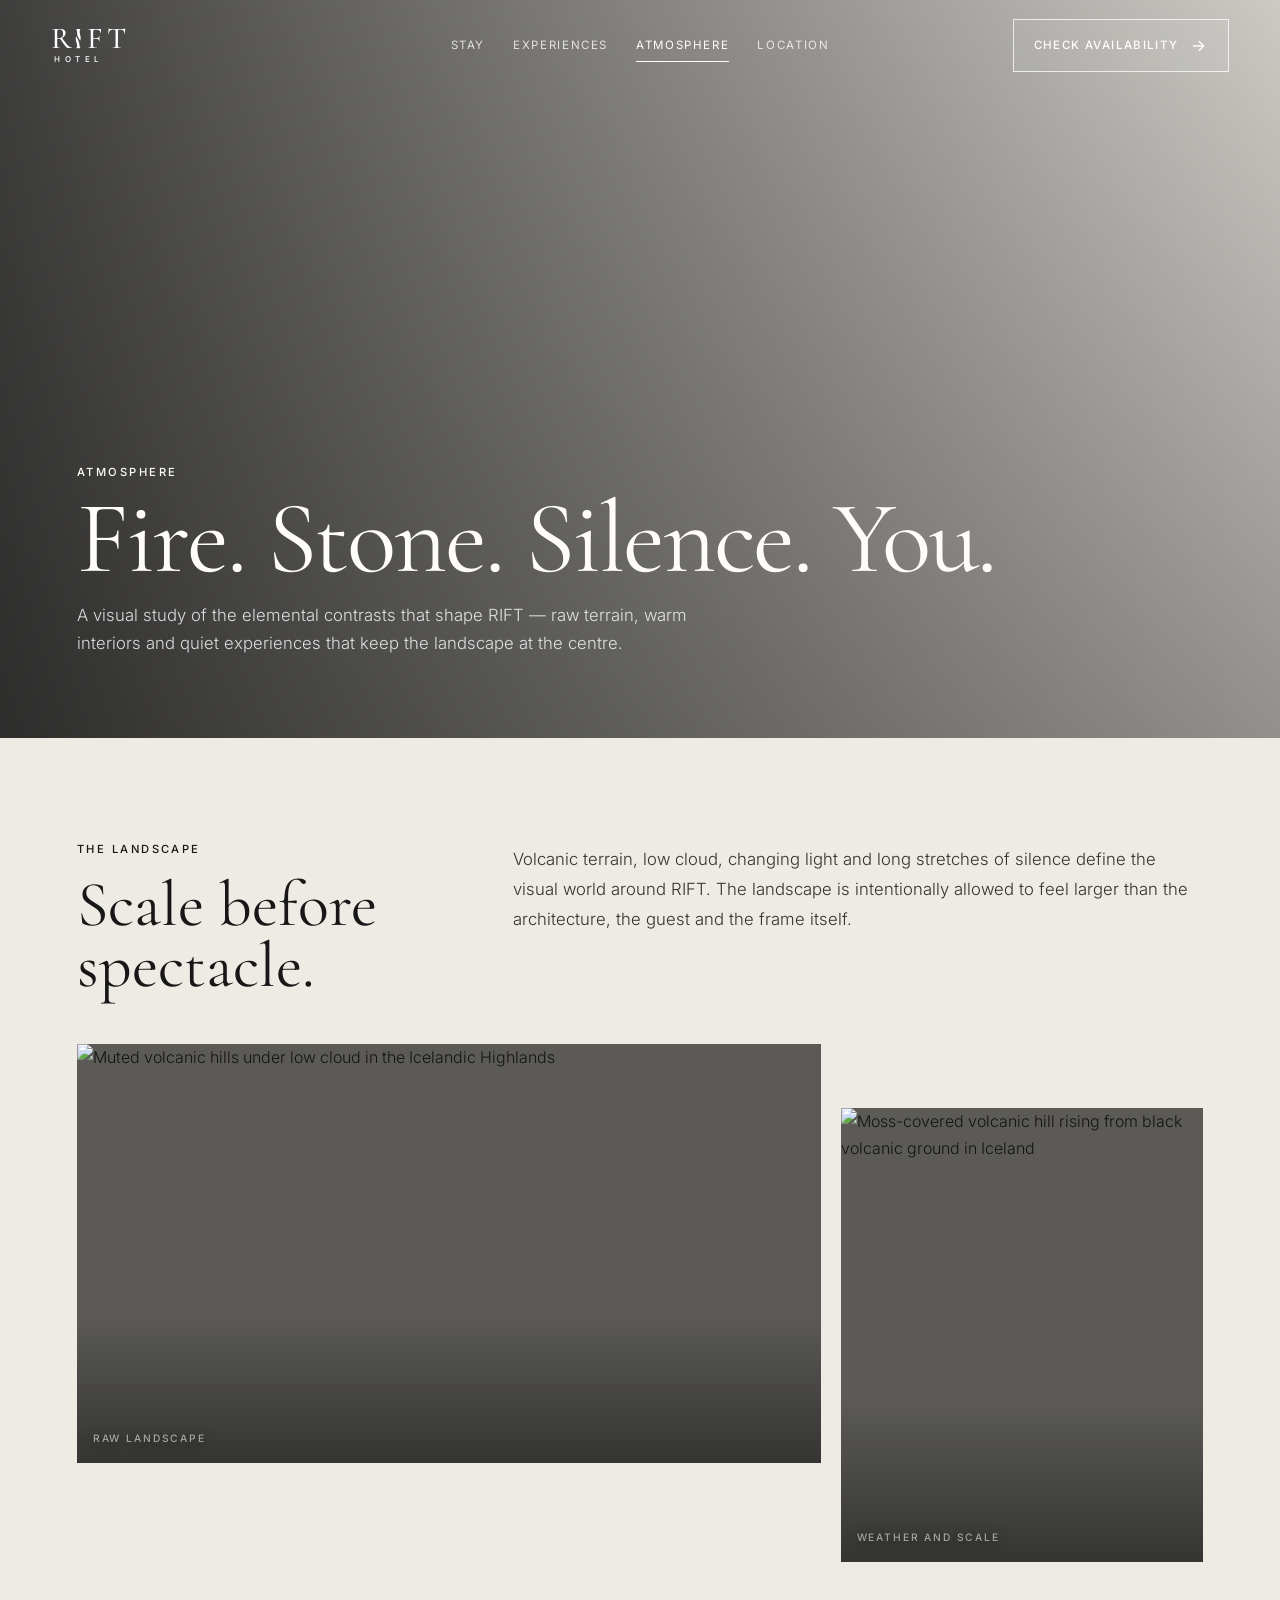
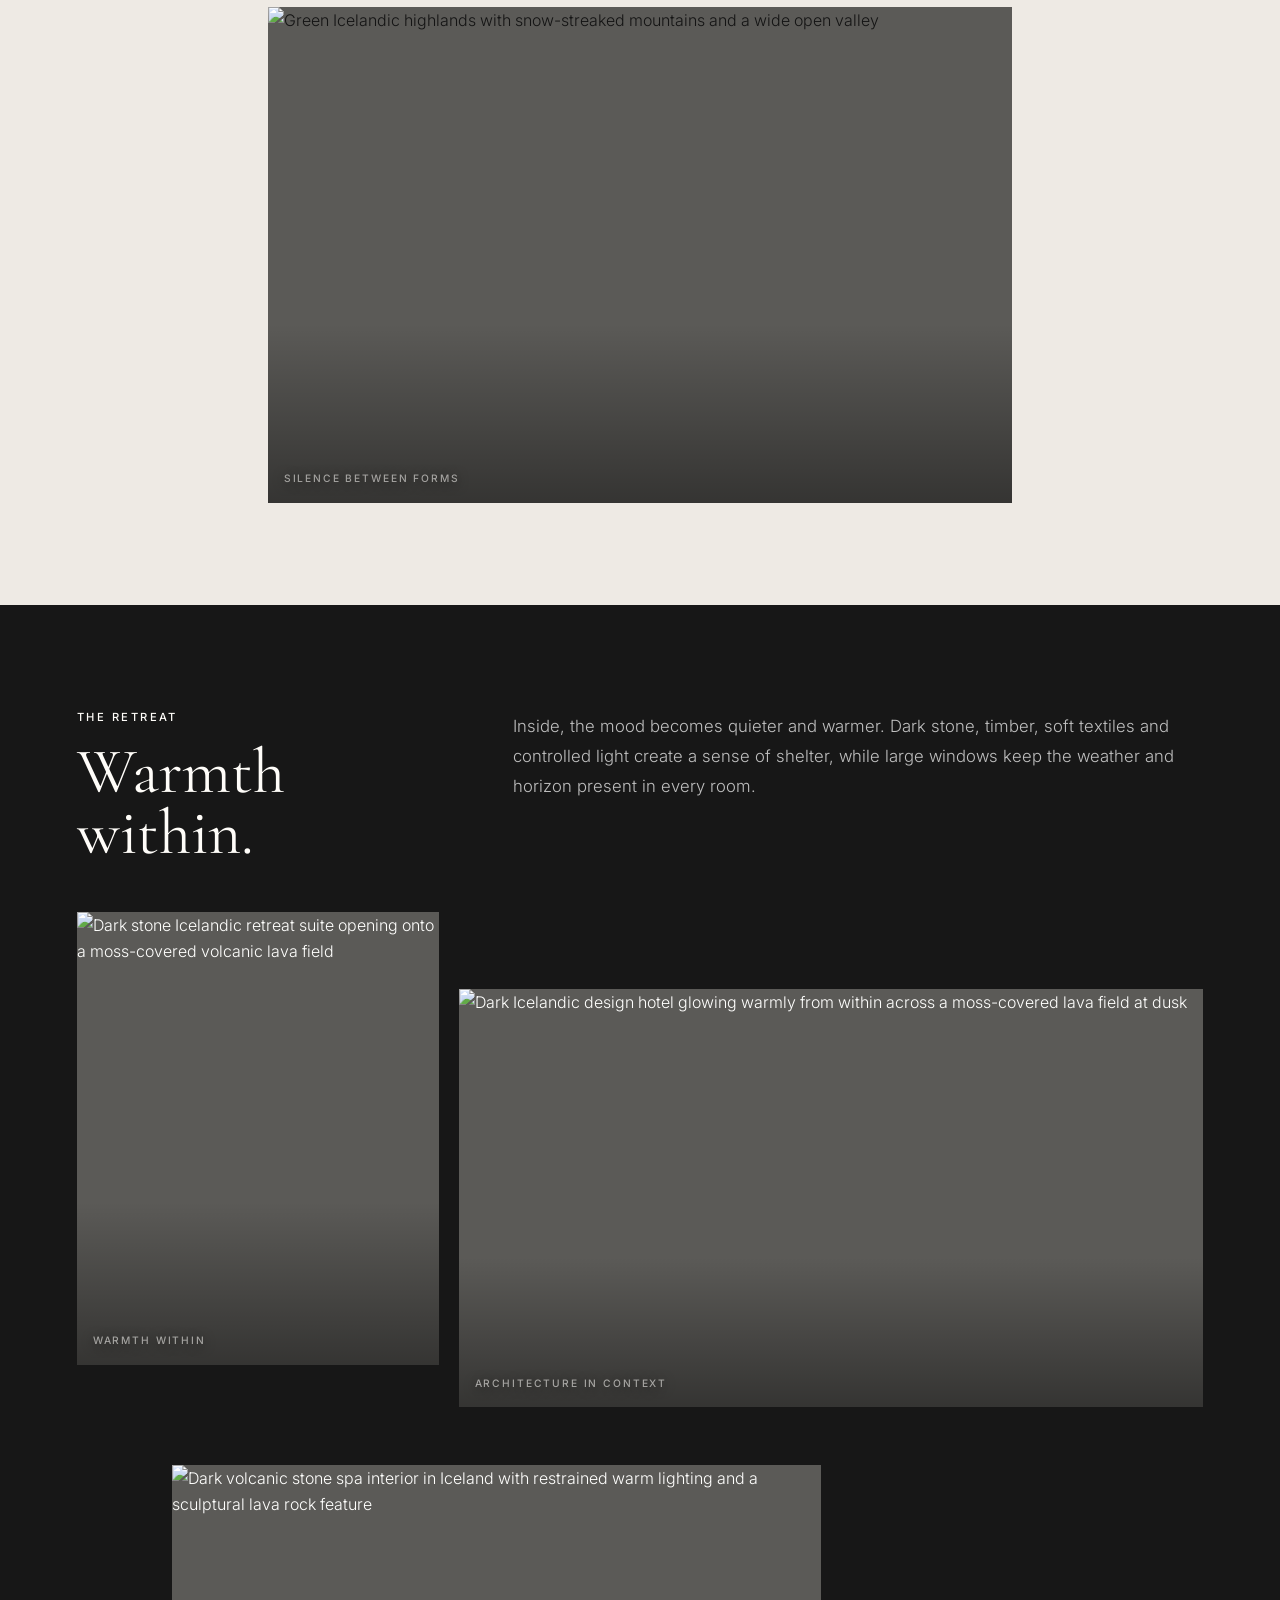
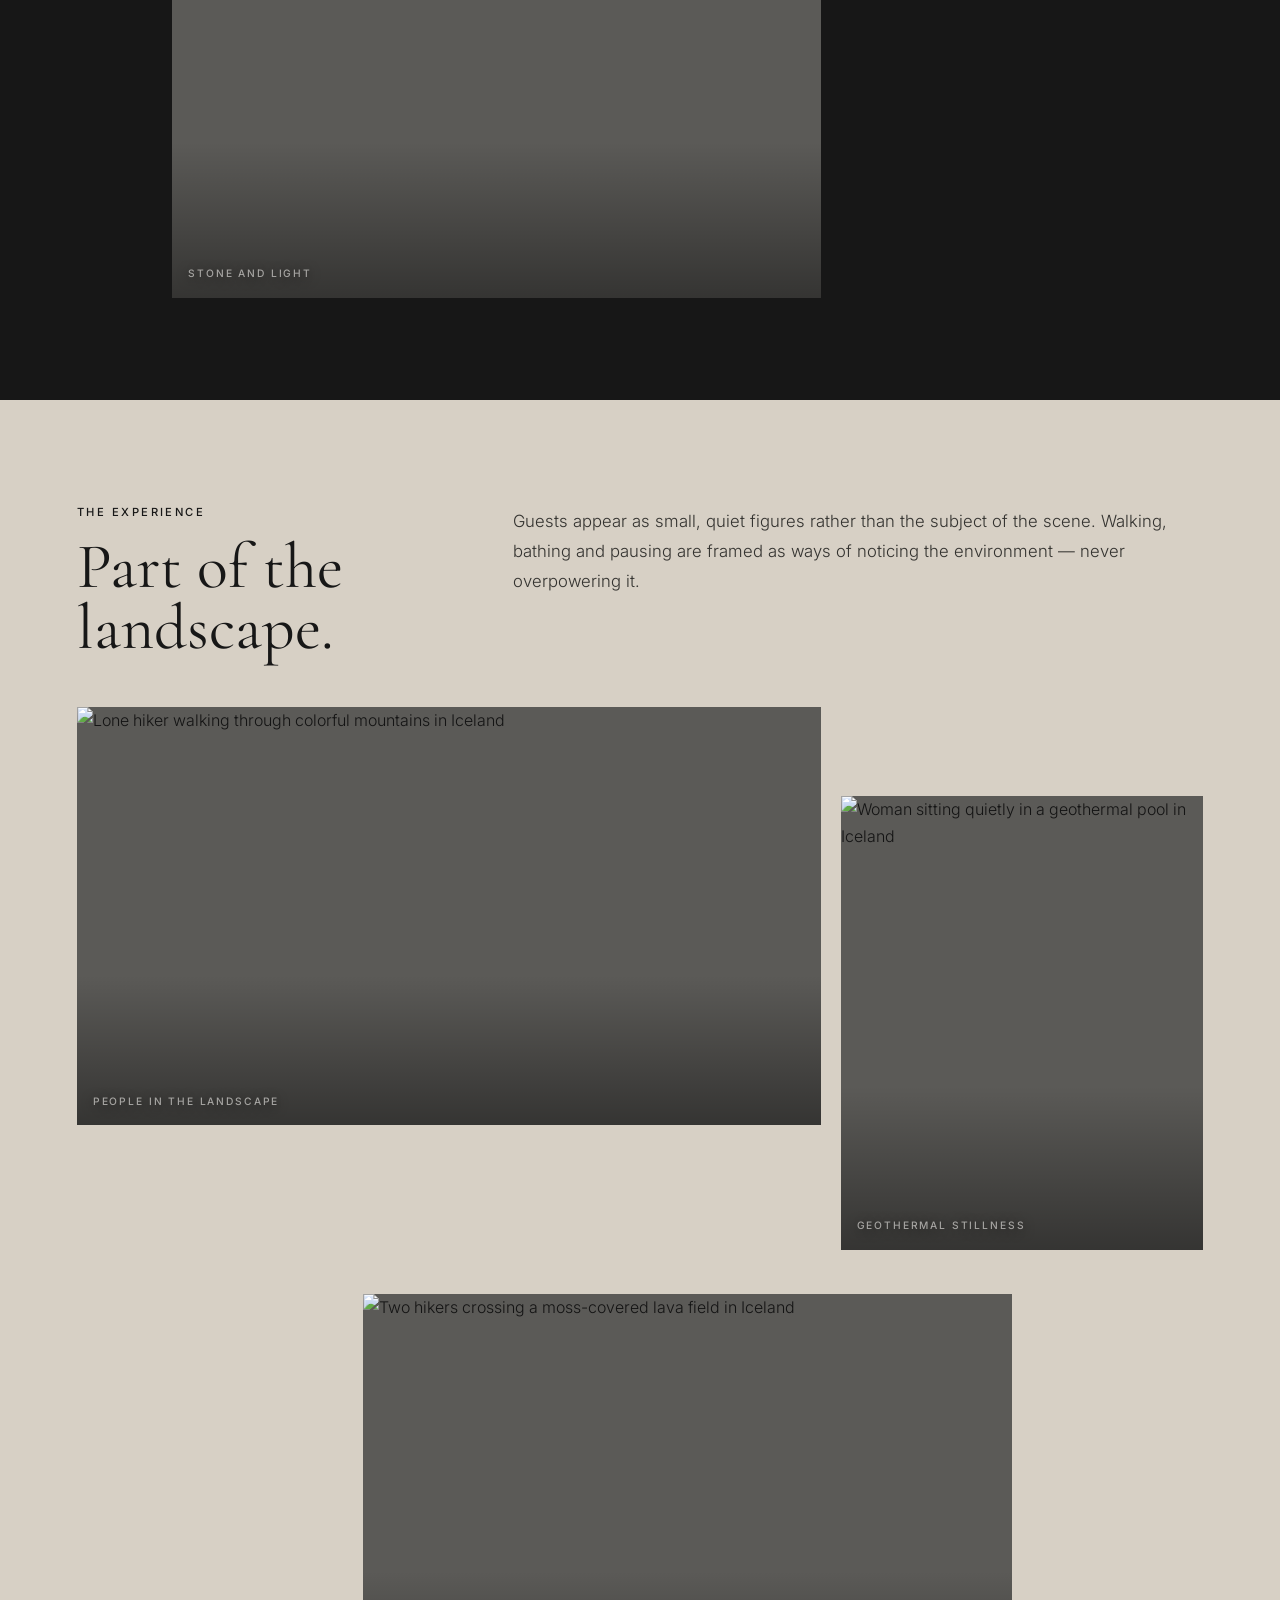
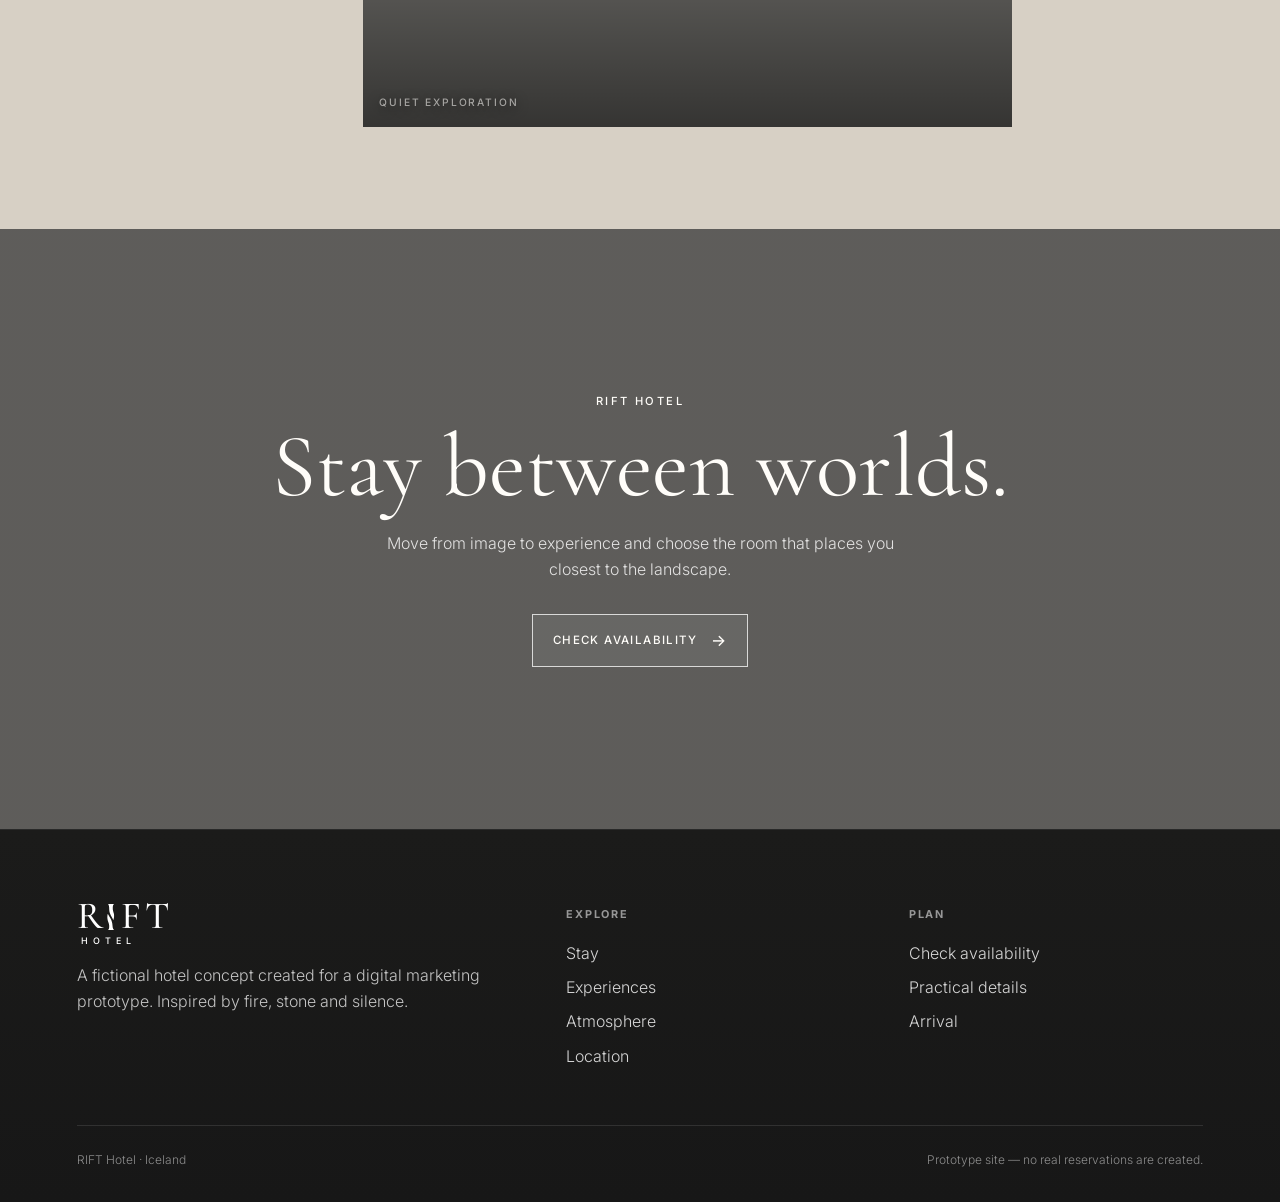
==== atmosphere.html @ 0cb9e791 "Align Atmosphere retreat imagery with RIFT visual style" ====
<!doctype html>
<html lang="en">
<head>
  <meta charset="utf-8">
  <meta name="viewport" content="width=device-width,initial-scale=1">
  <meta name="description" content="Atmosphere at RIFT Hotel — fire, stone, silence and a cinematic sense of place.">
  <title>Atmosphere — RIFT Hotel</title>
  <link rel="stylesheet" href="styles.css">
  <link rel="stylesheet" href="brandmark-v7.css">
</head>
<body>
<a class="skip-link" href="#main">Skip to content</a>
<header class="site-header">
  <a class="rift-wordmark" href="index.html" aria-label="RIFT Hotel home"><span class="rift-wordmark-main"><span class="letters">R</span><span class="rift-cut-i" aria-hidden="true"></span><span class="letters">FT</span></span><span class="rift-hotel-label">HOTEL</span></a>
  <nav class="desktop-nav" aria-label="Main navigation"><a href="stay.html">Stay</a><a href="experiences.html">Experiences</a><a href="atmosphere.html" aria-current="page">Atmosphere</a><a href="location.html">Location</a></nav>
  <a class="btn btn-light header-cta" href="book.html">Check availability</a>
  <button class="menu-toggle" aria-expanded="false" aria-label="Open menu"><span></span><span></span></button>
</header>
<nav class="mobile-nav" aria-label="Mobile navigation"><a href="stay.html">Stay</a><a href="experiences.html">Experiences</a><a href="atmosphere.html" aria-current="page">Atmosphere</a><a href="location.html">Location</a><a href="book.html">Check availability</a></nav>

<main id="main" class="atmosphere-page">
  <section class="page-hero atmosphere-hero">
    <div class="content">
      <div class="eyebrow">Atmosphere</div>
      <h1>Fire. Stone. Silence. You.</h1>
      <p>A visual study of the elemental contrasts that shape RIFT — raw terrain, warm interiors and quiet experiences that keep the landscape at the centre.</p>
    </div>
  </section>

  <section class="atmosphere-section atmosphere-landscape" aria-labelledby="landscape-title">
    <div class="section-inner">
      <div class="section-head">
        <div><div class="eyebrow">The landscape</div><h2 id="landscape-title">Scale before spectacle.</h2></div>
        <p>Volcanic terrain, low cloud, changing light and long stretches of silence define the visual world around RIFT. The landscape is intentionally allowed to feel larger than the architecture, the guest and the frame itself.</p>
      </div>
      <div class="atmosphere-gallery landscape-gallery">
        <figure class="atmosphere-frame atmo-feature"><img src="https://images.unsplash.com/photo-1767987501833-8c52105854f5?auto=format&fit=crop&w=2200&q=82" alt="Muted volcanic hills under low cloud in the Icelandic Highlands" loading="lazy" decoding="async"><figcaption>Raw landscape</figcaption></figure>
        <figure class="atmosphere-frame atmo-portrait"><img src="https://images.unsplash.com/photo-1761242648344-b1aef4460385?auto=format&fit=crop&w=1400&q=82" alt="Moss-covered volcanic hill rising from black volcanic ground in Iceland" loading="lazy" decoding="async"><figcaption>Weather and scale</figcaption></figure>
        <figure class="atmosphere-frame atmo-offset"><img src="https://images.unsplash.com/photo-1499649373041-41bd006e06bd?auto=format&fit=crop&w=2000&q=82" alt="Green Icelandic highlands with snow-streaked mountains and a wide open valley" loading="lazy" decoding="async"><figcaption>Silence between forms</figcaption></figure>
      </div>
    </div>
  </section>

  <section class="atmosphere-section atmosphere-retreat" aria-labelledby="retreat-title">
    <div class="section-inner">
      <div class="section-head">
        <div><div class="eyebrow">The retreat</div><h2 id="retreat-title">Warmth within.</h2></div>
        <p>Inside, the mood becomes quieter and warmer. Dark stone, timber, soft textiles and controlled light create a sense of shelter, while large windows keep the weather and horizon present in every room.</p>
      </div>
      <div class="atmosphere-gallery retreat-gallery">
        <figure class="atmosphere-frame atmo-portrait"><img src="https://images.ctfassets.net/w65k7w0nsb8q/Ix13tinwhTBpwOGqlr0A2/cf676be7c9782b2c8d2131a175552b08/Moss_suite.jpg?fm=webp&q=82&w=1600" alt="Dark stone Icelandic retreat suite opening onto a moss-covered volcanic lava field" loading="lazy" decoding="async"><figcaption>Warmth within</figcaption></figure>
        <figure class="atmosphere-frame atmo-feature"><img src="https://media.cntraveler.com/photos/5c4f27fe96678b2d01c004ab/4%3A3/w_1600%2Cc_limit/Ion-Luxury-Adventure-Hotel__2019_ION-moss.jpg" alt="Dark Icelandic design hotel glowing warmly from within across a moss-covered lava field at dusk" loading="lazy" decoding="async"><figcaption>Architecture in context</figcaption></figure>
        <figure class="atmosphere-frame atmo-offset"><img src="https://images.surfacemag.com/app/uploads/2018/08/13172142/Retreat_Spa-copy-2000x1333.jpg" alt="Dark volcanic stone spa interior in Iceland with restrained warm lighting and a sculptural lava rock feature" loading="lazy" decoding="async"><figcaption>Stone and light</figcaption></figure>
      </div>
    </div>
  </section>

  <section class="atmosphere-section atmosphere-experience" aria-labelledby="experience-title">
    <div class="section-inner">
      <div class="section-head">
        <div><div class="eyebrow">The experience</div><h2 id="experience-title">Part of the landscape.</h2></div>
        <p>Guests appear as small, quiet figures rather than the subject of the scene. Walking, bathing and pausing are framed as ways of noticing the environment — never overpowering it.</p>
      </div>
      <div class="atmosphere-gallery experience-gallery">
        <figure class="atmosphere-frame atmo-feature"><img src="https://images.unsplash.com/photo-1761927456047-a6e188d47286?auto=format&fit=crop&w=2200&q=82" alt="Lone hiker walking through colorful mountains in Iceland" loading="lazy" decoding="async"><figcaption>People in the landscape</figcaption></figure>
        <figure class="atmosphere-frame atmo-portrait"><img src="https://images.unsplash.com/photo-1727206842092-f4a602899f91?auto=format&fit=crop&w=1400&q=82" alt="Woman sitting quietly in a geothermal pool in Iceland" loading="lazy" decoding="async"><figcaption>Geothermal stillness</figcaption></figure>
        <figure class="atmosphere-frame atmo-offset"><img src="https://images.unsplash.com/photo-1704031963156-690c0ccd997e?auto=format&fit=crop&w=2000&q=82" alt="Two hikers crossing a moss-covered lava field in Iceland" loading="lazy" decoding="async"><figcaption>Quiet exploration</figcaption></figure>
      </div>
    </div>
  </section>

  <section class="conversion-panel atmosphere-conversion">
    <div class="inner">
      <div class="eyebrow">RIFT Hotel</div>
      <h2>Stay between worlds.</h2>
      <p>Move from image to experience and choose the room that places you closest to the landscape.</p>
      <a class="btn btn-light" href="book.html">Check availability</a>
    </div>
  </section>
</main>

<footer class="site-footer">
  <div class="footer-inner">
    <div class="footer-brand"><a class="rift-wordmark" href="index.html" aria-label="RIFT Hotel home"><span class="rift-wordmark-main"><span class="letters">R</span><span class="rift-cut-i" aria-hidden="true"></span><span class="letters">FT</span></span><span class="rift-hotel-label">HOTEL</span></a><p>A fictional hotel concept created for a digital marketing prototype. Inspired by fire, stone and silence.</p></div>
    <div class="footer-col"><h4>Explore</h4><a href="stay.html">Stay</a><a href="experiences.html">Experiences</a><a href="atmosphere.html">Atmosphere</a><a href="location.html">Location</a></div>
    <div class="footer-col"><h4>Plan</h4><a href="book.html">Check availability</a><a href="location.html#practical">Practical details</a><a href="location.html#arrival">Arrival</a></div>
  </div>
  <div class="footer-bottom"><span>RIFT Hotel · Iceland</span><span>Prototype site — no real reservations are created.</span></div>
</footer>
<script src="script.js"></script>
</body>
</html>
---- styles.css ----
@import url('https://fonts.googleapis.com/css2?family=Cormorant+Garamond:ital,wght@0,400;0,500;0,600;1,500&family=Inter:wght@300;400;500;600&display=swap');

:root {
  --obsidian: #171717;
  --lava: #5b5a57;
  --stone: #d7d0c5;
  --moss: #64705a;
  --ash: #eeeae4;
  --paper: #f6f3ed;
  --white: #fffdf9;
  --line: rgba(23, 23, 23, .18);
  --shadow: 0 24px 70px rgba(0,0,0,.18);
  --serif: 'Cormorant Garamond', Georgia, serif;
  --sans: 'Inter', Arial, sans-serif;
}

* { box-sizing: border-box; }
html { scroll-behavior: smooth; }
body { margin: 0; color: var(--obsidian); background: var(--paper); font-family: var(--sans); font-weight: 300; line-height: 1.65; }
a { color: inherit; }
img { width: 100%; display: block; }
button, input, select { font: inherit; }

.skip-link { position: fixed; left: 1rem; top: -4rem; z-index: 9999; background: var(--white); color: var(--obsidian); padding: .7rem 1rem; }
.skip-link:focus { top: 1rem; }
.site-header { position: fixed; inset: 0 0 auto 0; z-index: 100; display: grid; grid-template-columns: 1fr auto 1fr; align-items: center; padding: 1.2rem clamp(1rem, 4vw, 4rem); color: var(--white); transition: background .25s ease, border-color .25s ease; border-bottom: 1px solid transparent; }
.site-header.is-scrolled, .site-header.header-solid { background: rgba(23,23,23,.94); backdrop-filter: blur(10px); border-color: rgba(255,255,255,.12); }
.wordmark { text-decoration: none; display: inline-flex; flex-direction: column; align-items: flex-start; justify-self: start; gap: .22rem; line-height: 1; }
.wordmark-text { display: inline-flex; align-items: center; gap: .08em; font-family: var(--serif); font-size: 1.52rem; font-weight: 500; letter-spacing: .14em; line-height: .82; }
.wordmark-hotel { font-family: var(--sans); font-size: .48rem; font-weight: 500; letter-spacing: .48em; margin-left: .18rem; opacity: .92; }
.wordmark .rift-i, .hero-logo .rift-i { width: .22em; height: 1.08em; position: relative; display: inline-block; margin: 0 .03em; }
.wordmark .rift-i::before, .wordmark .rift-i::after, .hero-logo .rift-i::before, .hero-logo .rift-i::after { content: ''; position: absolute; left: 48%; width: 2px; background: currentColor; transform-origin: center; }
.wordmark .rift-i::before, .hero-logo .rift-i::before { top: 0; height: 47%; transform: rotate(-10deg); }
.wordmark .rift-i::after, .hero-logo .rift-i::after { bottom: 0; height: 47%; transform: rotate(10deg); }
.desktop-nav { display: flex; gap: clamp(1rem,2.2vw,2.4rem); align-items: center; }
.desktop-nav a { text-decoration: none; text-transform: uppercase; letter-spacing: .14em; font-size: .72rem; font-weight: 400; opacity: .8; position: relative; }
.desktop-nav a::after { content: ''; height: 1px; background: currentColor; position: absolute; left: 0; right: 100%; bottom: -.45rem; transition: right .2s ease; }
.desktop-nav a:hover::after, .desktop-nav a[aria-current='page']::after { right: 0; }
.desktop-nav a[aria-current='page'] { opacity: 1; }
.header-cta { justify-self: end; }
.btn, .text-link { display: inline-flex; align-items: center; justify-content: center; gap: .8rem; min-height: 46px; padding: .75rem 1.25rem; text-decoration: none; text-transform: uppercase; letter-spacing: .12em; font-size: .72rem; font-weight: 500; border: 1px solid currentColor; cursor: pointer; transition: background .2s ease, color .2s ease, border-color .2s ease, transform .2s ease; }
.btn-dark { background: var(--obsidian); color: var(--white); border-color: var(--obsidian); }
.btn-dark:hover { background: var(--moss); border-color: var(--moss); }
.btn-light { background: rgba(255,255,255,.06); color: var(--white); border-color: rgba(255,255,255,.75); }
.btn-light:hover { background: var(--white); color: var(--obsidian); }
.btn-outline { background: transparent; color: var(--obsidian); }
.btn-outline:hover { background: var(--obsidian); color: var(--white); }
.btn:hover { transform: translateY(-1px); }
.btn::after, .text-link::after { content: '→'; font-size: 1rem; }
.text-link { border: 0; padding: .4rem 0; min-height: 0; }
.text-link:hover { gap: 1.15rem; }
.menu-toggle { display: none; justify-self: end; background: transparent; border: 0; color: white; padding: .4rem; }
.menu-toggle span { display: block; width: 24px; height: 1px; background: currentColor; margin: 6px 0; }

.hero { min-height: 100svh; background: linear-gradient(90deg, rgba(10,10,10,.78) 0%, rgba(10,10,10,.2) 44%, rgba(10,10,10,.12) 100%), url('assets/rift-exterior.svg') center/cover no-repeat; color: var(--white); display: grid; align-items: end; position: relative; overflow: hidden; }
.hero::after { content: ''; position: absolute; inset: auto 0 0; height: 35%; background: linear-gradient(transparent, rgba(0,0,0,.5)); pointer-events: none; }
.hero-inner { width: min(1500px,100%); margin: 0 auto; padding: 8rem clamp(1.2rem,6vw,7rem) 4.25rem; display: grid; grid-template-columns: minmax(0,1fr) minmax(280px,.55fr); gap: 3rem; align-items: end; position: relative; z-index: 2; }
.eyebrow { text-transform: uppercase; letter-spacing: .22em; font-size: .7rem; font-weight: 500; margin-bottom: 1rem; }
.hero h1, .page-hero h1 { font-family: var(--serif); font-weight: 400; font-size: clamp(4rem,10vw,9.5rem); line-height: .82; letter-spacing: -.035em; margin: 0 0 1.3rem; }
.hero-logo { display: flex; flex-direction: column; align-items: flex-start; gap: .34em; margin-bottom: 1rem !important; }
.hero-logo-text { display: inline-flex; align-items: center; gap: .035em; letter-spacing: .07em; }
.hero-logo small { margin: 0 0 0 .35em !important; font-size: .155em !important; letter-spacing: .58em !important; font-family: var(--sans) !important; font-weight: 400; }
.hero-tagline { font-family: var(--serif); font-size: clamp(1.4rem,2.5vw,2.4rem); font-style: italic; margin: 0 0 2rem; letter-spacing: .015em; }
.hero-actions { display: flex; gap: .85rem; flex-wrap: wrap; }
.hero-aside { border-left: 1px solid rgba(255,255,255,.4); padding-left: 2rem; margin-bottom: .5rem; max-width: 32rem; }
.hero-aside .coordinates { font-family: var(--serif); font-size: 1.2rem; letter-spacing: .11em; }
.hero-aside p { max-width: 27rem; color: rgba(255,255,255,.82); }

main section { padding: clamp(4.5rem,8vw,8rem) clamp(1.2rem,6vw,7rem); }
.section-inner { width: min(1380px,100%); margin: 0 auto; }
.section-head { display: grid; grid-template-columns: .7fr 1.3fr; gap: 4rem; align-items: start; margin-bottom: 3rem; }
.section-head h2, .editorial-title { font-family: var(--serif); font-weight: 400; font-size: clamp(2.8rem,5vw,5.3rem); line-height: .95; margin: 0; }
.section-head p { max-width: 52rem; font-size: 1.05rem; margin: .2rem 0 0; color: #343330; line-height: 1.8; }
.intro { background: var(--ash); }
.intro-grid { display: grid; grid-template-columns: 1fr 1fr 1fr; gap: 1px; background: var(--line); border-top: 1px solid var(--line); border-bottom: 1px solid var(--line); }
.pillar { background: var(--ash); padding: 2.2rem 2rem; }
.pillar .num { font-family: var(--serif); font-size: 2.1rem; color: var(--moss); }
.pillar h3 { font-family: var(--serif); font-size: 1.8rem; margin: .8rem 0 .4rem; font-weight: 500; }
.pillar p { margin: 0; color: #4a4946; }
.split-feature { display: grid; grid-template-columns: 1.05fr .95fr; min-height: 720px; padding: 0; background: var(--obsidian); color: var(--white); }
.split-feature .media { min-height: 620px; background: url('assets/rift-room.svg') center/cover no-repeat; }
.split-feature .copy { padding: clamp(4rem,7vw,8rem); display: flex; flex-direction: column; justify-content: center; }
.split-feature h2 { font-family: var(--serif); font-size: clamp(3rem,5vw,5.5rem); font-weight: 400; line-height: .95; margin: 0 0 1.5rem; }
.split-feature p { color: rgba(255,255,255,.75); max-width: 37rem; }
.split-feature .quote { font-family: var(--serif); font-style: italic; font-size: 1.5rem; color: var(--white); margin: 2rem 0; }
.cards-section { background: var(--stone); }
.cards { display: grid; grid-template-columns: repeat(3,1fr); gap: 1rem; }
.card { background: var(--paper); min-height: 360px; padding: 2rem; display: flex; flex-direction: column; justify-content: space-between; border: 1px solid rgba(23,23,23,.08); transition: transform .25s ease, box-shadow .25s ease; }
.card:hover, .room-card:hover { transform: translateY(-4px); box-shadow: 0 18px 50px rgba(23,23,23,.09); }
.card .card-icon { width: 54px; height: 54px; border: 1px solid var(--lava); border-radius: 50%; display: grid; place-items: center; font-family: var(--serif); font-size: 1.7rem; }
.card h3 { font-family: var(--serif); font-weight: 500; font-size: 2.1rem; margin: 4rem 0 .7rem; }
.card p { color: #4a4946; margin: 0 0 1rem; }
.trust-strip { background: var(--moss); color: var(--white); }
.trust-grid { display: grid; grid-template-columns: 1.3fr repeat(3,1fr); gap: 2rem; align-items: start; }
.trust-grid blockquote { margin: 0; font-family: var(--serif); font-size: clamp(2rem,3.5vw,3.5rem); line-height: 1.05; font-style: italic; }
.trust-item strong { display: block; font-family: var(--serif); font-size: 1.5rem; font-weight: 500; margin-bottom: .35rem; }
.trust-item span { color: rgba(255,255,255,.78); font-size: .9rem; }
.conversion-panel { min-height: 560px; background: linear-gradient(rgba(0,0,0,.58),rgba(0,0,0,.58)), url('assets/rift-exterior.svg') center 60%/cover no-repeat; color: var(--white); display: grid; place-items: center; text-align: center; }
.conversion-panel .inner { max-width: 800px; }
.conversion-panel h2 { font-family: var(--serif); font-weight: 400; font-size: clamp(3.5rem,7vw,7rem); line-height: .9; margin: 0 0 1.4rem; }
.conversion-panel p { max-width: 550px; margin: 0 auto 2rem; color: rgba(255,255,255,.82); }

.site-footer { background: linear-gradient(180deg,#1b1b1a 0%,#171717 100%); color: var(--white); padding: 4.5rem clamp(1.2rem,6vw,7rem) 2rem; border-top: 1px solid rgba(255,255,255,.08); }
.footer-inner { width: min(1380px,100%); margin: 0 auto; display: grid; grid-template-columns: 1.2fr .8fr .8fr; gap: 3rem; }
.site-footer .wordmark-text { font-size: 1.9rem; }
.site-footer .wordmark-hotel { font-size: .55rem; }
.footer-brand p { max-width: 28rem; color: rgba(255,255,255,.74); }
.footer-col h4 { text-transform: uppercase; letter-spacing: .16em; font-size: .68rem; margin: .2rem 0 1rem; color: rgba(255,255,255,.55); }
.footer-col a { display: block; text-decoration: none; color: rgba(255,255,255,.82); margin: .5rem 0; transition: color .2s ease, transform .2s ease; }
.footer-col a:hover { color: white; transform: translateX(4px); }
.footer-bottom { width: min(1380px,100%); margin: 3rem auto 0; padding-top: 1.5rem; border-top: 1px solid rgba(255,255,255,.11); display: flex; justify-content: space-between; color: rgba(255,255,255,.5); font-size: .75rem; }

.page-hero { min-height: 68svh; padding: 9rem clamp(1.2rem,6vw,7rem) 4rem; color: var(--white); display: flex; align-items: end; background: linear-gradient(90deg,rgba(0,0,0,.72),rgba(0,0,0,.1)), var(--page-bg,url('assets/rift-exterior.svg')) center/cover no-repeat; }
.page-hero.room { --page-bg: url('assets/rift-room.svg'); }
.page-hero .content { width: min(1380px,100%); margin: 0 auto; }
.page-hero h1 { font-size: clamp(4rem,8vw,8rem); max-width: 1000px; letter-spacing: -.02em; }
.page-hero p { max-width: 620px; font-size: 1.05rem; color: rgba(255,255,255,.82); }
.room-grid { display: grid; grid-template-columns: repeat(3,1fr); gap: 1rem; }
.room-card { background: var(--white); border: 1px solid var(--line); overflow: hidden; transition: transform .25s ease, box-shadow .25s ease; }
.room-card .image { aspect-ratio: 4/3; background: url('assets/rift-room.svg') center/cover no-repeat; }
.room-card:nth-child(2) .image { background-position: 55% center; filter: brightness(.92); }
.room-card:nth-child(3) .image { background-position: 72% center; filter: sepia(.08) brightness(.82); }
.room-card .body { padding: 1.8rem; }
.room-card h3 { font-family: var(--serif); font-size: 2.1rem; font-weight: 500; margin: 0 0 .5rem; }
.meta-row { display: flex; flex-wrap: wrap; gap: .5rem 1rem; color: var(--lava); font-size: .75rem; text-transform: uppercase; letter-spacing: .1em; margin-bottom: 1rem; }
.room-card p { color: #4a4946; }
.editorial-grid { display: grid; grid-template-columns: .9fr 1.1fr; gap: 4rem; align-items: center; }
.editorial-grid.reverse { grid-template-columns: 1.1fr .9fr; }
.editorial-grid .photo { min-height: 540px; background: url('assets/rift-exterior.svg') center/cover no-repeat; box-shadow: var(--shadow); }
.editorial-grid .photo.room { background-image: url('assets/rift-room.svg'); }
.editorial-copy p { max-width: 40rem; color: #454440; }
.experience-list { border-top: 1px solid var(--line); }
.experience-row { display: grid; grid-template-columns: 80px 1fr 1.2fr; gap: 2rem; align-items: baseline; padding: 2rem 0; border-bottom: 1px solid var(--line); }
.experience-row .index { font-family: var(--serif); color: var(--moss); font-size: 1.5rem; }
.experience-row h3 { font-family: var(--serif); font-size: 2rem; font-weight: 500; margin: 0; }
.experience-row p { margin: 0; color: #4a4946; }
.location-grid { display: grid; grid-template-columns: .95fr 1.05fr; gap: 1px; background: var(--line); border: 1px solid var(--line); }
.location-panel { background: var(--ash); padding: clamp(2rem,4vw,4rem); }
.location-panel.dark { background: var(--obsidian); color: var(--white); }
.coordinate-display { font-family: var(--serif); font-size: clamp(2rem,4vw,4rem); line-height: 1.1; letter-spacing: .04em; margin: 2rem 0; }
.route { display: grid; grid-template-columns: 1fr auto 1fr auto 1fr; gap: 1rem; align-items: center; text-align: center; margin-top: 2.5rem; }
.route .line { height: 1px; background: var(--line); min-width: 40px; }
.route small { display: block; color: var(--lava); margin-top: .5rem; }
.practical-grid { display: grid; grid-template-columns: repeat(4,1fr); gap: 1px; background: var(--line); border: 1px solid var(--line); }
.practical { background: var(--paper); padding: 1.6rem; }
.practical strong { display: block; font-family: var(--serif); font-size: 1.35rem; font-weight: 500; }
.practical span { color: #55534e; font-size: .9rem; }
.booking-wrap { padding-top: 10rem; min-height: 100vh; background: var(--ash); }
.booking-shell { width: min(1180px,calc(100% - 2.4rem)); margin: 0 auto; display: grid; grid-template-columns: .85fr 1.15fr; background: var(--white); box-shadow: var(--shadow); }
.booking-aside { background: var(--obsidian) url('assets/basalt-texture.svg') center/cover no-repeat; color: var(--white); padding: clamp(2rem,4vw,4.5rem); }
.booking-aside h1 { font-family: var(--serif); font-size: clamp(3rem,5vw,5.3rem); line-height: .9; font-weight: 400; margin: 1rem 0 1.5rem; }
.booking-aside p { color: rgba(255,255,255,.72); }
.booking-form { padding: clamp(2rem,4vw,4.5rem); }
.booking-form h2 { font-family: var(--serif); font-size: 2.6rem; font-weight: 500; margin: 0 0 .4rem; }
.form-note { color: var(--lava); font-size: .85rem; margin-bottom: 2rem; }
.form-grid { display: grid; grid-template-columns: 1fr 1fr; gap: 1rem; }
.field { display: grid; gap: .45rem; }
.field.full { grid-column: 1/-1; }
.field label { font-size: .72rem; text-transform: uppercase; letter-spacing: .12em; font-weight: 500; }
.field input, .field select { width: 100%; background: transparent; border: 0; border-bottom: 1px solid #aaa59e; padding: .9rem .15rem; color: var(--obsidian); outline: none; }
.field input:focus, .field select:focus { border-color: var(--obsidian); box-shadow: 0 1px 0 var(--obsidian); }
.booking-form .btn { margin-top: 2rem; width: 100%; }
.availability-results { margin-top: 2rem; display: none; border-top: 1px solid var(--line); padding-top: 1.5rem; }
.availability-results.show { display: block; }
.result-card { display: grid; grid-template-columns: 1fr auto; gap: 1.2rem; align-items: center; padding: 1.2rem 0; border-bottom: 1px solid var(--line); }
.result-card strong { font-family: var(--serif); font-size: 1.45rem; font-weight: 500; }
.result-card small { display: block; color: var(--lava); }
.result-price { text-align: right; font-family: var(--serif); font-size: 1.5rem; }
.mobile-nav { display: none; }

/* Atmosphere page */
.atmosphere-hero { min-height: 82svh; --page-bg: url('https://images.unsplash.com/photo-1767987501833-8c52105854f5?auto=format&fit=crop&w=2400&q=86'); background-position: center 56%; }
.atmosphere-hero::before { content: ''; position: absolute; inset: 0; background: linear-gradient(180deg,rgba(0,0,0,.08),rgba(0,0,0,.34)); pointer-events: none; }
.atmosphere-hero { position: relative; }
.atmosphere-hero .content { position: relative; z-index: 1; }
.atmosphere-hero h1 { max-width: 1050px; }
.atmosphere-section { overflow: hidden; }
.atmosphere-landscape { background: var(--ash); }
.atmosphere-retreat { background: var(--obsidian); color: var(--white); }
.atmosphere-retreat .section-head p { color: rgba(255,255,255,.72); }
.atmosphere-experience { background: var(--stone); }
.atmosphere-gallery { display: grid; grid-template-columns: repeat(12,minmax(0,1fr)); gap: clamp(.75rem,1.5vw,1.4rem); align-items: start; }
.atmosphere-frame { margin: 0; position: relative; overflow: hidden; background: var(--lava); }
.atmosphere-frame img { width: 100%; height: 100%; object-fit: cover; transition: transform .7s cubic-bezier(.2,.7,.2,1), filter .4s ease; filter: saturate(.82) contrast(1.03); }
.atmosphere-frame:hover img { transform: scale(1.018); }
.atmosphere-frame figcaption { position: absolute; left: 1rem; bottom: 1rem; color: var(--white); text-transform: uppercase; letter-spacing: .18em; font-size: .64rem; font-weight: 500; text-shadow: 0 2px 12px rgba(0,0,0,.6); }
.atmosphere-frame::after { content: ''; position: absolute; inset: auto 0 0; height: 36%; background: linear-gradient(transparent,rgba(0,0,0,.42)); pointer-events: none; }
.atmo-feature { grid-column: span 8; aspect-ratio: 16/9; }
.atmo-portrait { grid-column: span 4; aspect-ratio: 4/5; margin-top: clamp(2rem,5vw,5rem); }
.atmo-offset { grid-column: 3 / span 8; aspect-ratio: 3/2; margin-top: clamp(.8rem,2vw,1.8rem); }
.retreat-gallery .atmo-portrait { grid-column: 1 / span 4; margin-top: 0; }
.retreat-gallery .atmo-feature { grid-column: 5 / span 8; margin-top: clamp(3rem,6vw,6rem); }
.retreat-gallery .atmo-offset { grid-column: 2 / span 7; margin-top: clamp(1rem,3vw,2.5rem); }
.experience-gallery .atmo-feature { grid-column: 1 / span 8; }
.experience-gallery .atmo-portrait { grid-column: 9 / span 4; margin-top: clamp(3rem,7vw,7rem); }
.experience-gallery .atmo-offset { grid-column: 4 / span 7; }
.atmosphere-conversion { min-height: 600px; background-image: linear-gradient(rgba(0,0,0,.62),rgba(0,0,0,.62)), url('https://images.unsplash.com/photo-1761927456047-a6e188d47286?auto=format&fit=crop&w=2200&q=84'); background-position: center 58%; }
.homepage-atmosphere-link { color: rgba(255,255,255,.78); margin-top: .85rem; align-self: flex-start; }
.homepage-atmosphere-link:hover { color: var(--white); }

@media (max-width:980px) {
  .site-header { grid-template-columns: 1fr auto; }
  .desktop-nav, .header-cta { display: none; }
  .menu-toggle { display: block; }
  .mobile-nav { display: none; position: fixed; inset: 72px 0 auto 0; background: var(--obsidian); padding: 1.2rem; border-top: 1px solid rgba(255,255,255,.12); }
  .mobile-nav.open { display: grid; }
  .mobile-nav a { color: white; text-decoration: none; padding: 1rem .4rem; text-transform: uppercase; letter-spacing: .14em; font-size: .78rem; border-bottom: 1px solid rgba(255,255,255,.1); }
  .hero-inner, .section-head, .split-feature, .editorial-grid, .editorial-grid.reverse, .booking-shell, .location-grid { grid-template-columns: 1fr; }
  .hero-inner { align-items: end; padding-bottom: 3rem; }
  .hero-aside { max-width: 560px; }
  .intro-grid, .cards, .room-grid { grid-template-columns: 1fr; }
  .split-feature .media { min-height: 480px; order: -1; }
  .trust-grid { grid-template-columns: 1fr 1fr; }
  .trust-grid blockquote { grid-column: 1/-1; }
  .footer-inner { grid-template-columns: 1fr 1fr; }
  .footer-brand { grid-column: 1/-1; }
  .practical-grid { grid-template-columns: 1fr 1fr; }
  .experience-row { grid-template-columns: 50px 1fr; }
  .experience-row p { grid-column: 2; }
  .atmo-feature { grid-column: 1 / span 8; }
  .atmo-portrait { grid-column: 9 / span 4; }
  .atmo-offset, .retreat-gallery .atmo-offset, .experience-gallery .atmo-offset { grid-column: 2 / span 9; }
  .retreat-gallery .atmo-portrait { grid-column: 1 / span 4; }
  .retreat-gallery .atmo-feature { grid-column: 5 / span 8; }
}
@media (max-width:620px) {
  .hero { min-height: 92svh; }
  .hero h1 { font-size: 4.7rem; }
  .hero-aside { display: none; }
  .hero-actions { align-items: stretch; flex-direction: column; }
  .hero-actions .btn { width: 100%; }
  main section { padding-left: 1.2rem; padding-right: 1.2rem; }
  .section-head { gap: 1.5rem; }
  .trust-grid, .footer-inner, .practical-grid, .form-grid { grid-template-columns: 1fr; }
  .footer-brand { grid-column: auto; }
  .footer-bottom { flex-direction: column; gap: .5rem; }
  .route { grid-template-columns: 1fr; text-align: left; }
  .route .line { display: none; }
  .booking-wrap { padding-top: 7rem; }
  .field.full { grid-column: auto; }
  .atmosphere-hero { min-height: 76svh; }
  .atmosphere-gallery { grid-template-columns: 1fr; gap: 1rem; }
  .atmosphere-gallery .atmosphere-frame, .retreat-gallery .atmosphere-frame, .experience-gallery .atmosphere-frame { grid-column: 1; margin-top: 0; }
  .atmosphere-gallery .atmo-feature, .atmosphere-gallery .atmo-offset { aspect-ratio: 4/3; }
  .atmosphere-gallery .atmo-portrait { aspect-ratio: 4/5; }
  .homepage-atmosphere-link { margin-top: .45rem; }
}
@media (max-width:720px) {
  .wordmark-text { font-size: 1.3rem; }
  .wordmark-hotel { font-size: .42rem; }
  .hero-logo-text { font-size: .92em; }
}
---- brandmark-v7.css ----
.sr-only{position:absolute!important;width:1px;height:1px;padding:0;margin:-1px;overflow:hidden;clip:rect(0,0,0,0);white-space:nowrap;border:0}
.rift-wordmark{display:inline-flex;flex-direction:column;align-items:flex-start;text-decoration:none;color:#fff;line-height:1;gap:.32rem}
.rift-wordmark-main{display:inline-flex;align-items:center;font-family:'Cormorant Garamond',Georgia,serif;font-weight:500;line-height:.72;letter-spacing:.13em;white-space:nowrap}
.rift-wordmark-main .letters{display:inline-block}
.rift-cut-i{position:relative;display:inline-block;width:.205em;height:.76em;margin:0 .11em 0 .035em;flex:0 0 auto;background:currentColor;transform:translate(-.06em,-.012em);-webkit-mask:url("data:image/svg+xml,%3Csvg xmlns='http://www.w3.org/2000/svg' viewBox='0 0 72 245'%3E%3Cpath fill='black' d='M12 4 C17 9 21 19 22 33 C23 51 22 66 28 86 C33 102 41 115 49 128 C55 138 58 145 59 151 C63 140 67 127 67 114 C67 97 62 84 58 70 C54 56 54 42 55 29 C56 17 60 9 66 4 Z'/%3E%3Cpath fill='black' d='M10 92 C7 103 5 116 6 130 C7 149 13 164 19 181 C23 194 24 207 22 219 C21 229 17 236 9 241 L66 241 C60 235 56 228 54 218 C52 206 52 193 50 181 C47 162 40 147 32 132 C25 119 17 104 10 92 Z'/%3E%3C/svg%3E") center/contain no-repeat;mask:url("data:image/svg+xml,%3Csvg xmlns='http://www.w3.org/2000/svg' viewBox='0 0 72 245'%3E%3Cpath fill='black' d='M12 4 C17 9 21 19 22 33 C23 51 22 66 28 86 C33 102 41 115 49 128 C55 138 58 145 59 151 C63 140 67 127 67 114 C67 97 62 84 58 70 C54 56 54 42 55 29 C56 17 60 9 66 4 Z'/%3E%3Cpath fill='black' d='M10 92 C7 103 5 116 6 130 C7 149 13 164 19 181 C23 194 24 207 22 219 C21 229 17 236 9 241 L66 241 C60 235 56 228 54 218 C52 206 52 193 50 181 C47 162 40 147 32 132 C25 119 17 104 10 92 Z'/%3E%3C/svg%3E") center/contain no-repeat}
.rift-cut-i::before,.rift-cut-i::after{display:none!important}
.rift-hotel-label{font-family:'Inter',Arial,sans-serif;font-weight:500;line-height:1;letter-spacing:.56em;white-space:nowrap}
.site-header .rift-wordmark-main{font-size:1.9rem}
.site-header .rift-hotel-label{font-size:.5rem;margin-left:.18rem}
.hero-rift-wordmark{display:inline-flex;flex-direction:column;align-items:flex-start;color:#fff;gap:.68rem;margin:0 0 1.75rem}
.hero-rift-wordmark .rift-wordmark-main{font-size:clamp(5rem,8.5vw,8.2rem);letter-spacing:.09em}
.hero-rift-wordmark .rift-cut-i{width:.198em;height:.75em;margin-left:.105em;margin-right:.11em;transform:translate(-.06em,-.012em)}
.hero-rift-wordmark .rift-hotel-label{font-size:clamp(.8rem,1vw,1rem);letter-spacing:.68em;margin-left:.5rem}
.site-footer .rift-wordmark-main{font-size:2.4rem;letter-spacing:.12em}
.site-footer .rift-hotel-label{font-size:.56rem;letter-spacing:.58em;margin-left:.24rem}
.hero-aside{max-width:32rem!important;padding:1.5rem 1.75rem!important;margin-bottom:.5rem!important;background:rgba(12,12,12,.28)!important;border:1px solid rgba(255,255,255,.14)!important;border-left:1px solid rgba(255,255,255,.22)!important;border-radius:18px;backdrop-filter:blur(10px);-webkit-backdrop-filter:blur(10px);box-shadow:0 10px 30px rgba(0,0,0,.22)}
.hero-aside .eyebrow{margin-bottom:1rem;color:rgba(255,255,255,.96);text-shadow:0 2px 10px rgba(0,0,0,.35)}
.hero-aside .coordinates{font-family:'Cormorant Garamond',Georgia,serif;font-size:1.2rem!important;letter-spacing:.11em!important;line-height:1.35;color:#fff;margin-bottom:.9rem;text-shadow:0 2px 10px rgba(0,0,0,.35)}
.hero-aside p{max-width:27rem!important;color:rgba(255,255,255,.92)!important;line-height:1.65;margin:0;text-shadow:0 2px 10px rgba(0,0,0,.35)}
@media(max-width:760px){.site-header .rift-wordmark-main{font-size:1.55rem}.site-header .rift-hotel-label{font-size:.43rem;letter-spacing:.48em}.hero-rift-wordmark .rift-wordmark-main{font-size:clamp(4rem,18vw,6rem);letter-spacing:.08em}.hero-rift-wordmark .rift-hotel-label{font-size:.72rem;letter-spacing:.55em;margin-left:.36rem}.site-footer .rift-wordmark-main{font-size:2rem}.site-footer .rift-hotel-label{font-size:.5rem}}
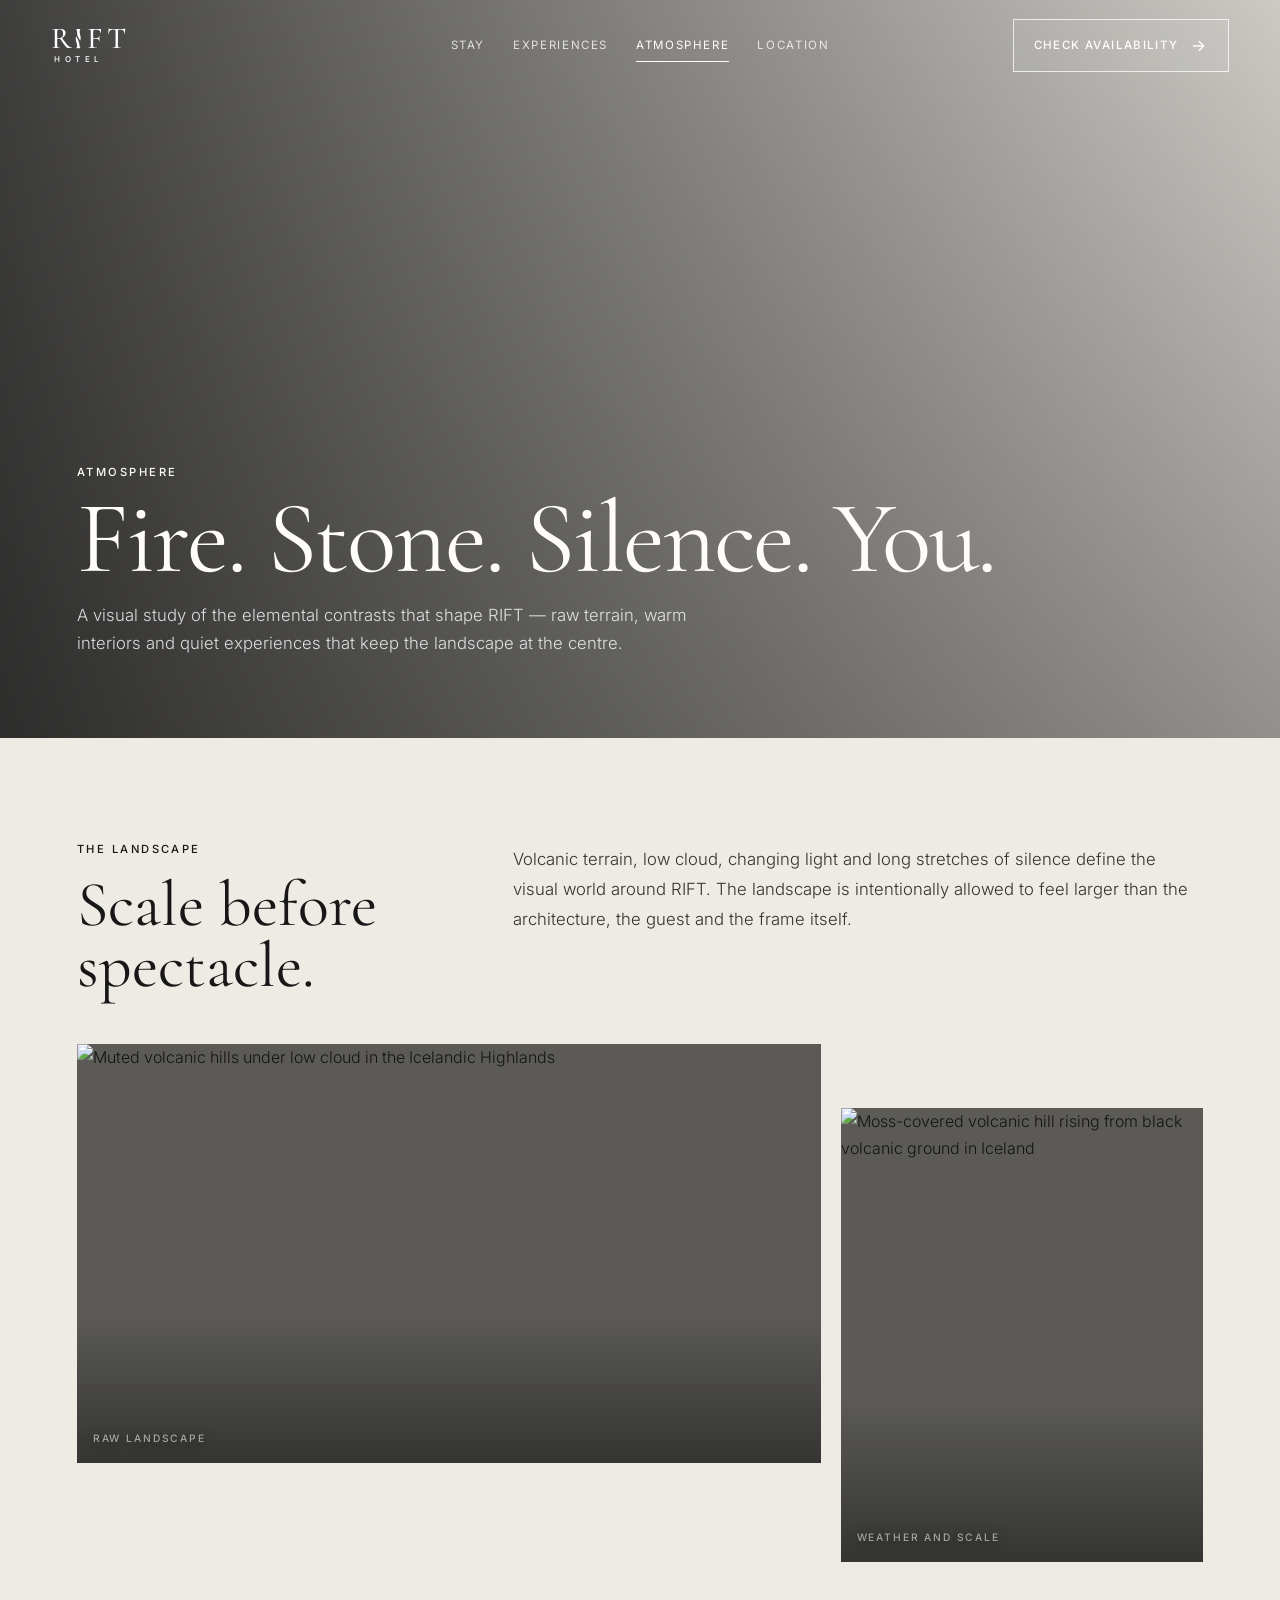
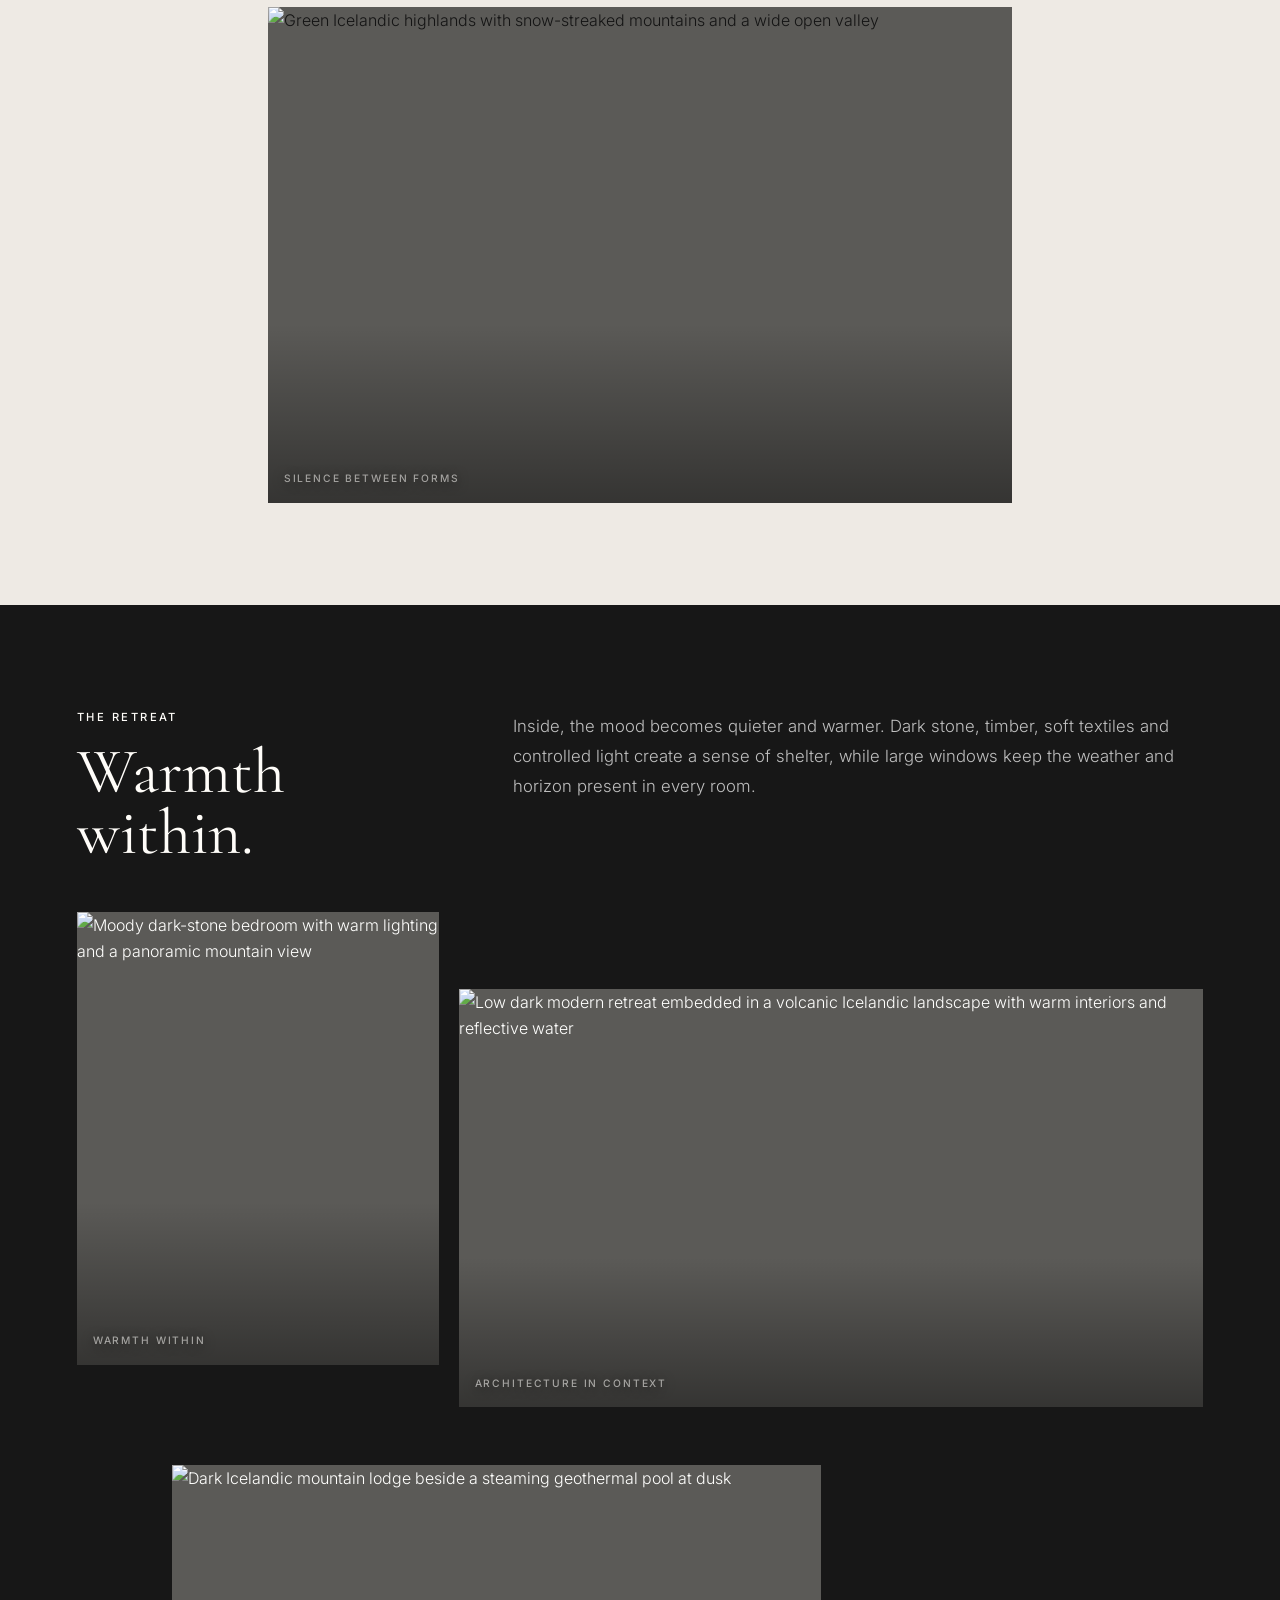
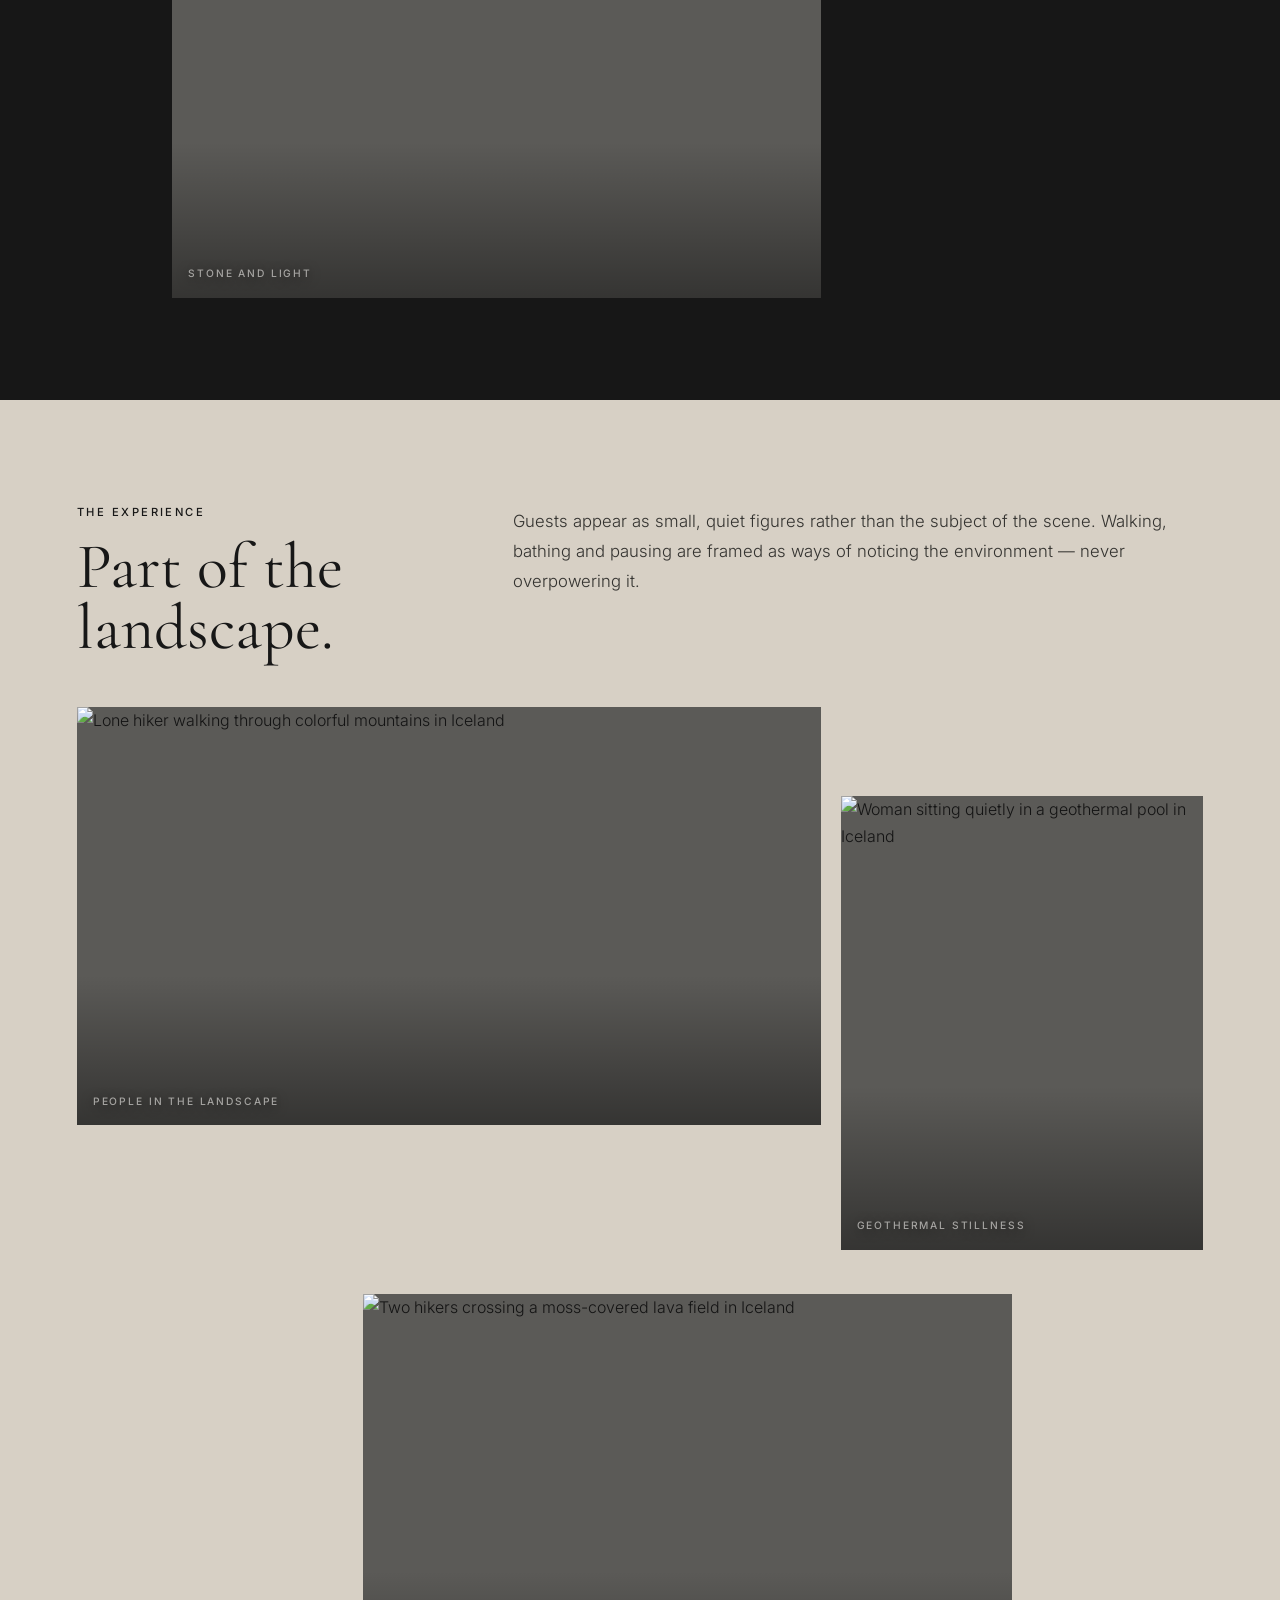
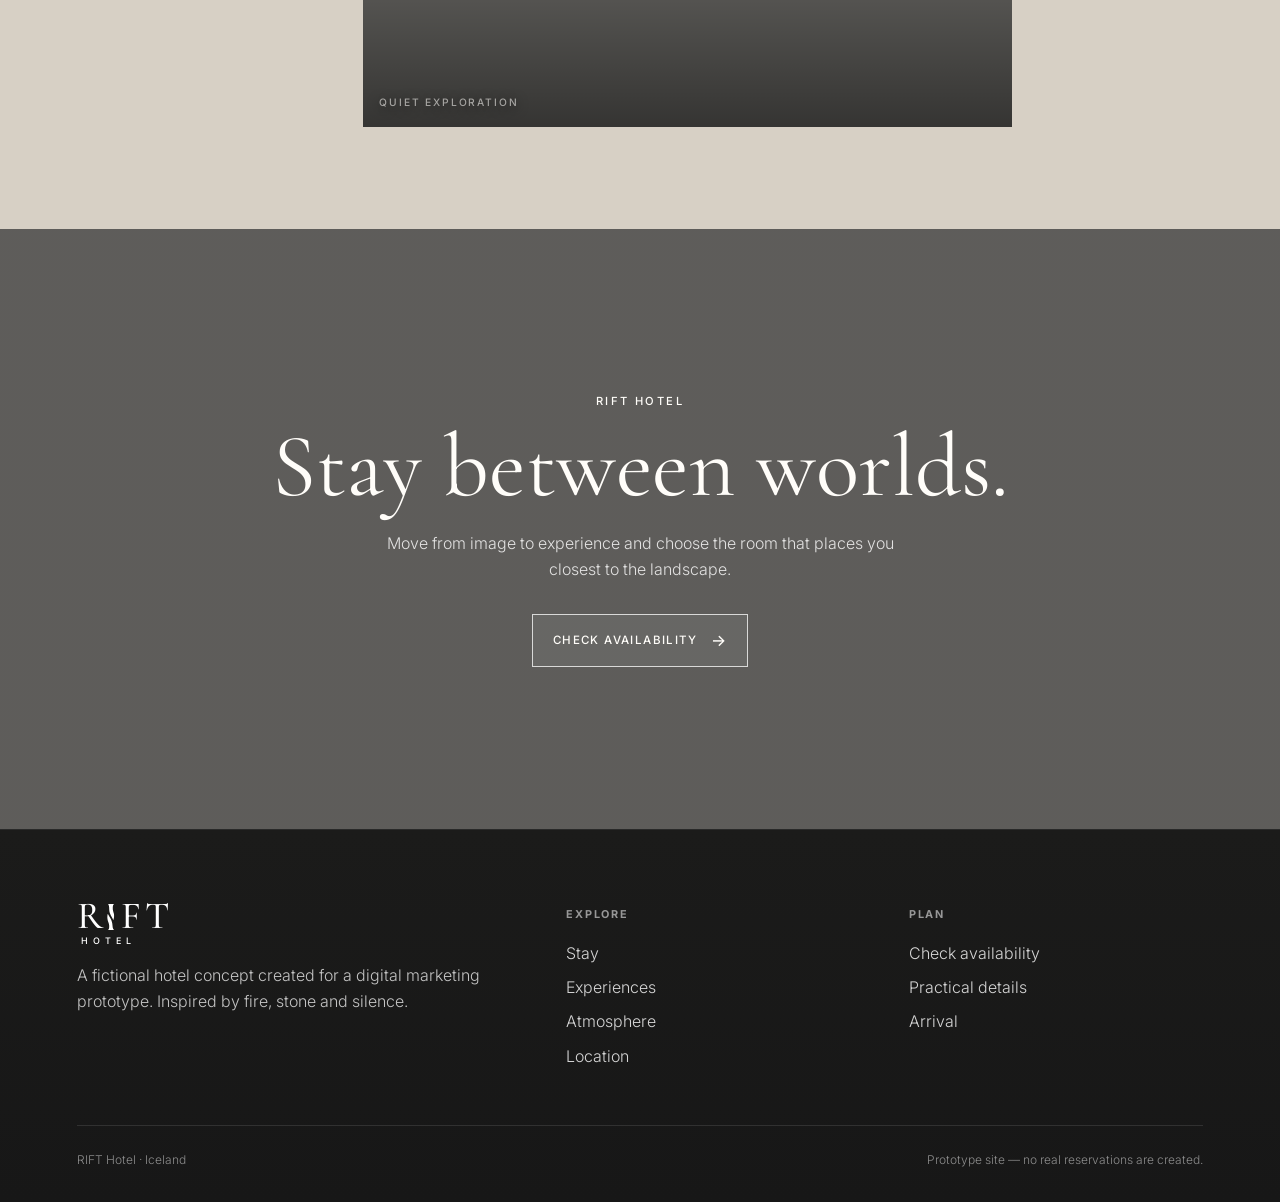
==== commit f08516a4: "Match Warmth Within imagery more closely to RIFT reference" ====
--- a/atmosphere.html
+++ b/atmosphere.html
@@ -48,9 +48,9 @@
         <p>Inside, the mood becomes quieter and warmer. Dark stone, timber, soft textiles and controlled light create a sense of shelter, while large windows keep the weather and horizon present in every room.</p>
       </div>
       <div class="atmosphere-gallery retreat-gallery">
-        <figure class="atmosphere-frame atmo-portrait"><img src="https://images.ctfassets.net/w65k7w0nsb8q/Ix13tinwhTBpwOGqlr0A2/cf676be7c9782b2c8d2131a175552b08/Moss_suite.jpg?fm=webp&q=82&w=1600" alt="Dark stone Icelandic retreat suite opening onto a moss-covered volcanic lava field" loading="lazy" decoding="async"><figcaption>Warmth within</figcaption></figure>
-        <figure class="atmosphere-frame atmo-feature"><img src="https://media.cntraveler.com/photos/5c4f27fe96678b2d01c004ab/4%3A3/w_1600%2Cc_limit/Ion-Luxury-Adventure-Hotel__2019_ION-moss.jpg" alt="Dark Icelandic design hotel glowing warmly from within across a moss-covered lava field at dusk" loading="lazy" decoding="async"><figcaption>Architecture in context</figcaption></figure>
-        <figure class="atmosphere-frame atmo-offset"><img src="https://images.surfacemag.com/app/uploads/2018/08/13172142/Retreat_Spa-copy-2000x1333.jpg" alt="Dark volcanic stone spa interior in Iceland with restrained warm lighting and a sculptural lava rock feature" loading="lazy" decoding="async"><figcaption>Stone and light</figcaption></figure>
+        <figure class="atmosphere-frame atmo-portrait"><img src="https://wisalai.com/api/images/projects/zSrR403ZmxZOhoL1TRhfXrilY3y2/1770751560869-Dramatic%20Industrial%20Hearth.webp" alt="Moody dark-stone bedroom with warm lighting and a panoramic mountain view" loading="lazy" decoding="async"><figcaption>Warmth within</figcaption></figure>
+        <figure class="atmosphere-frame atmo-feature"><img src="https://cdn.prompthero.com/yqb7ify4rsmdurxm6kusrnv7w7ms-midjourney-6-villa-in-iceland.png" alt="Low dark modern retreat embedded in a volcanic Icelandic landscape with warm interiors and reflective water" loading="lazy" decoding="async"><figcaption>Architecture in context</figcaption></figure>
+        <figure class="atmosphere-frame atmo-offset"><img src="https://cooksonadventures.com/wp-content/uploads/2022/09/Geothermal-private-lodge-pool.jpg" alt="Dark Icelandic mountain lodge beside a steaming geothermal pool at dusk" loading="lazy" decoding="async"><figcaption>Stone and light</figcaption></figure>
       </div>
     </div>
   </section>
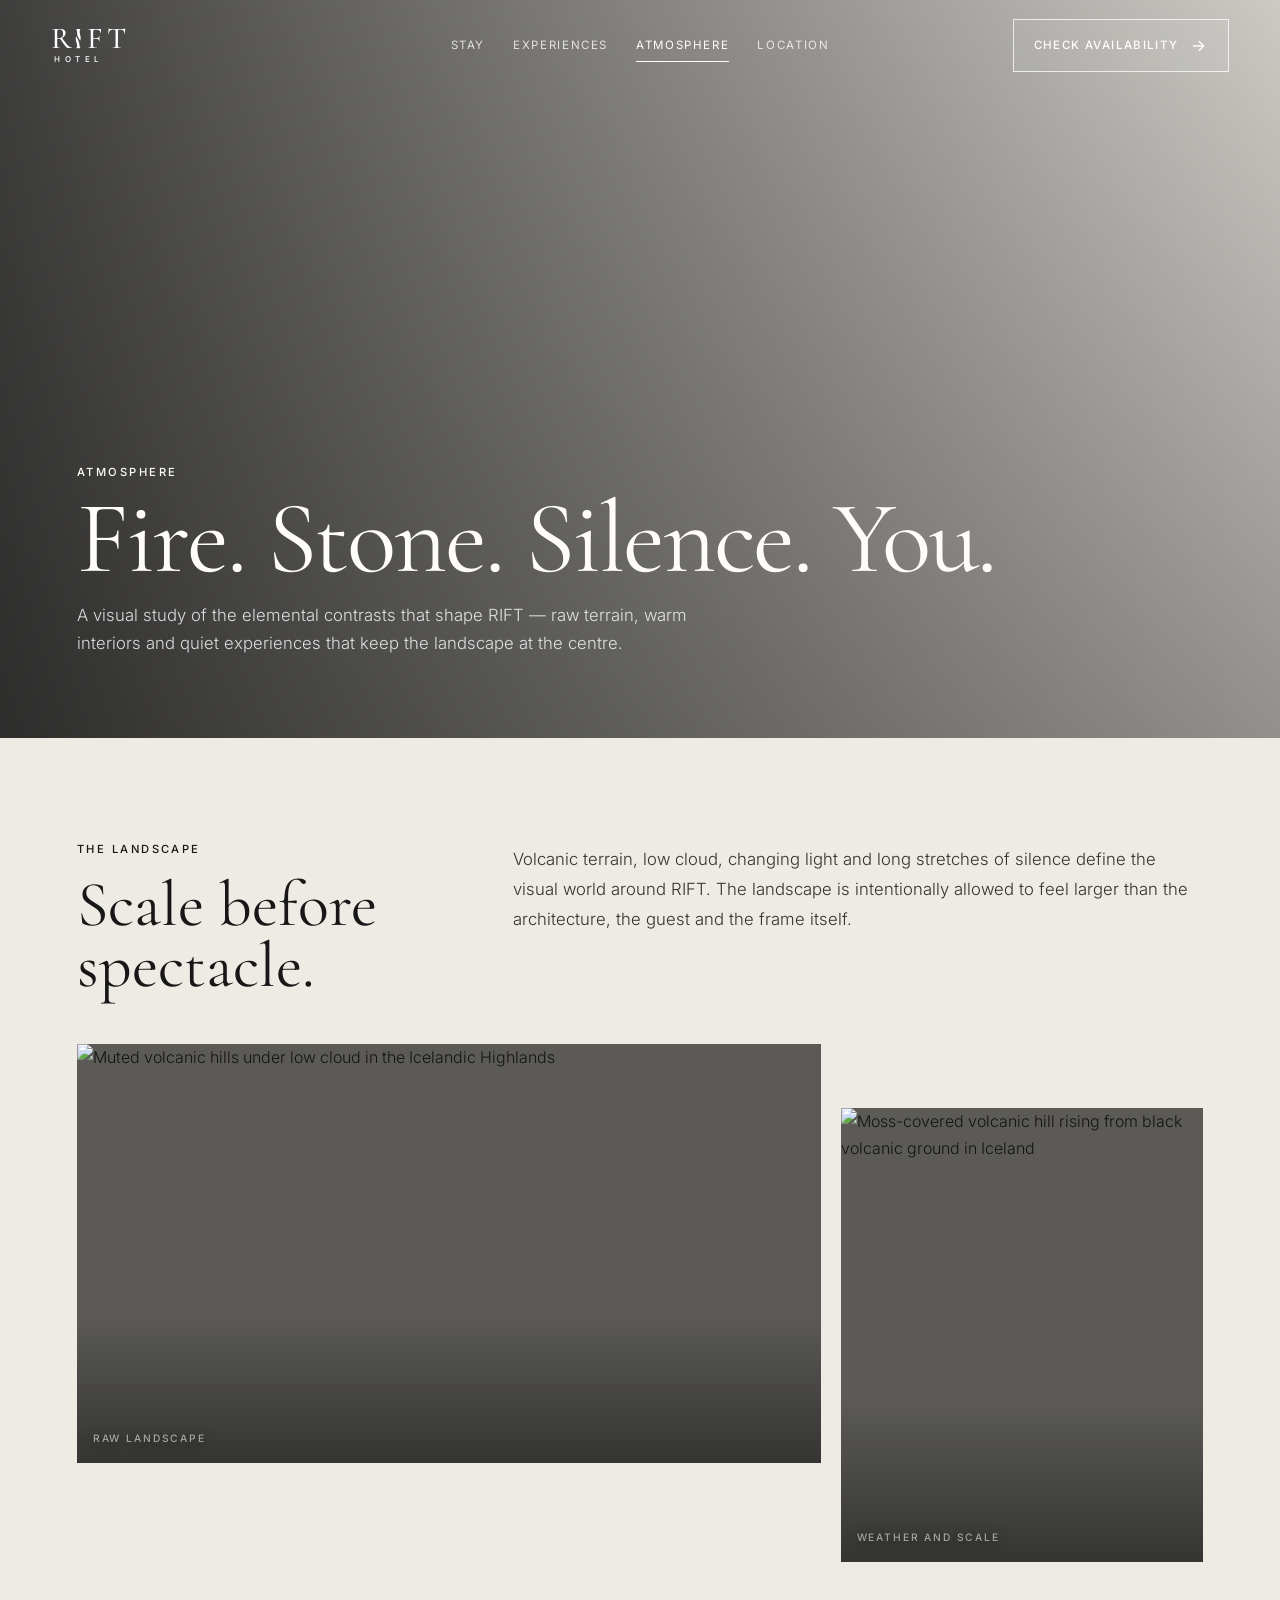
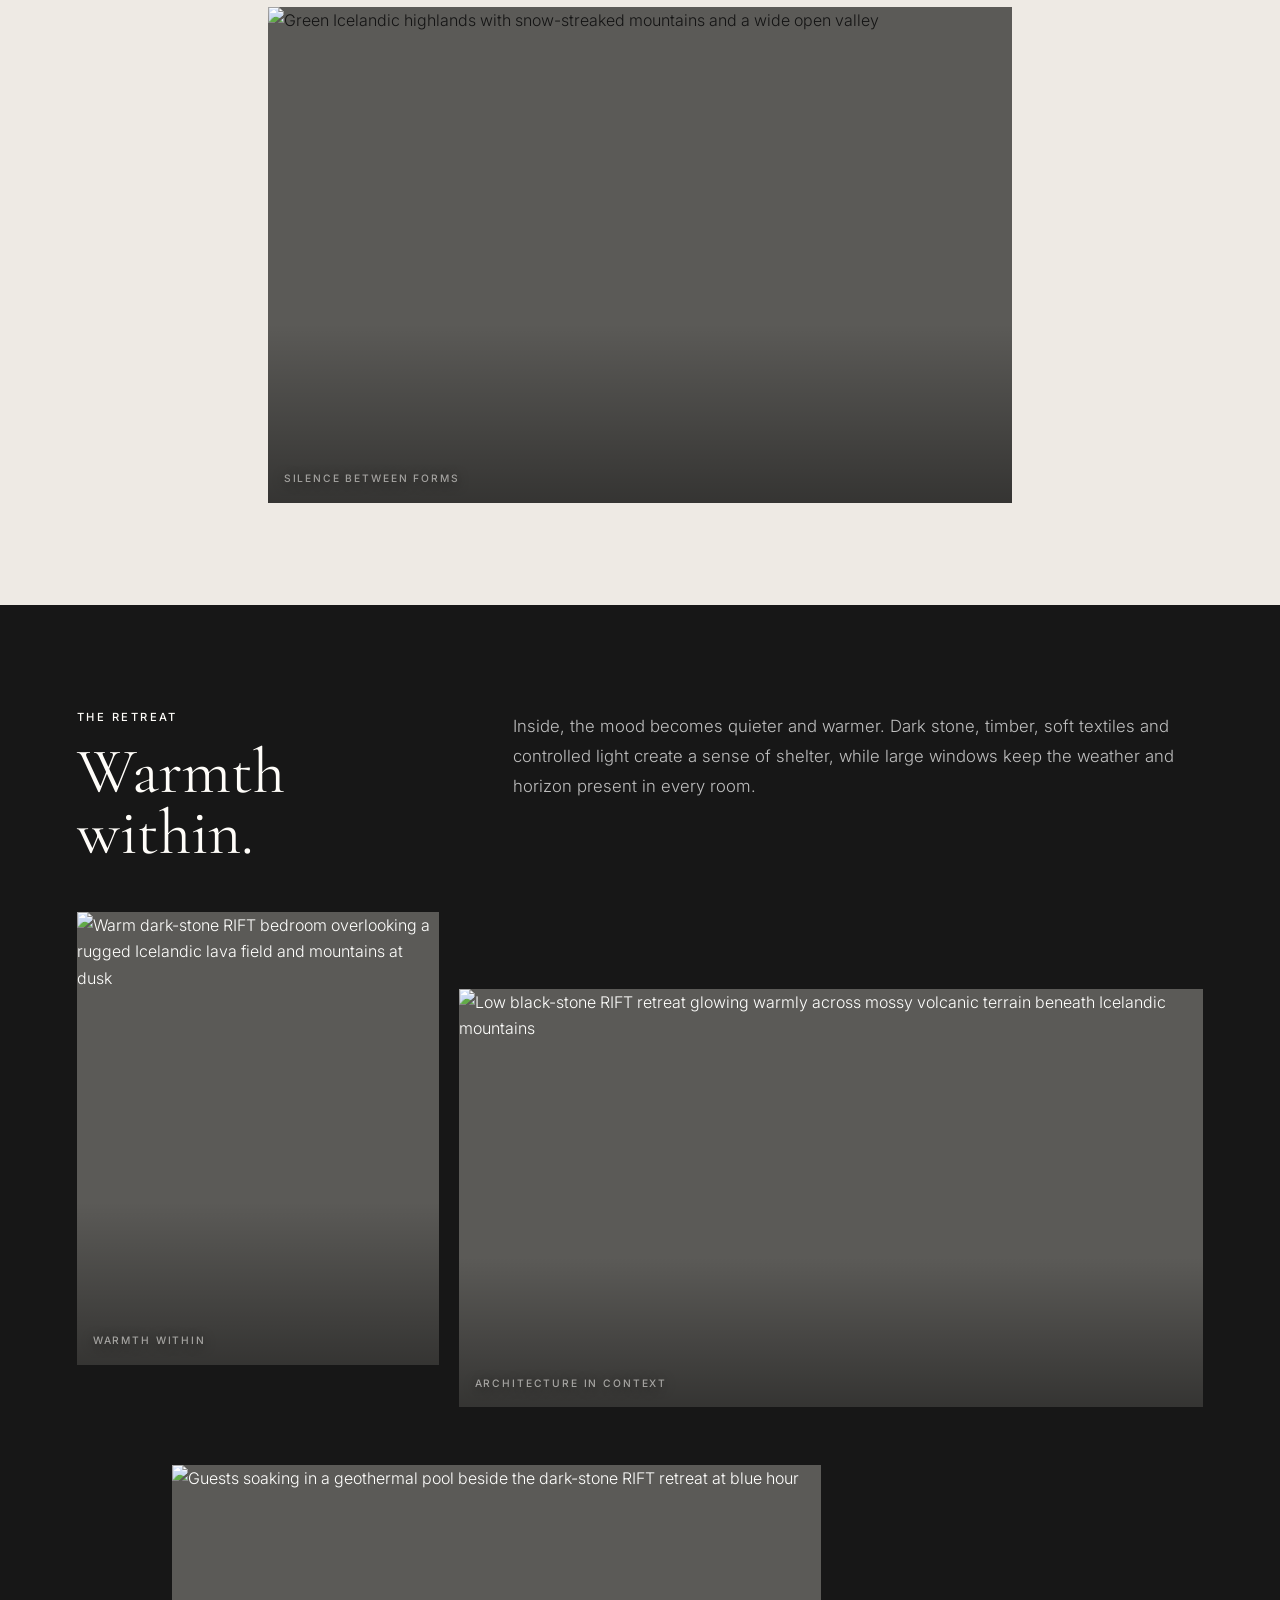
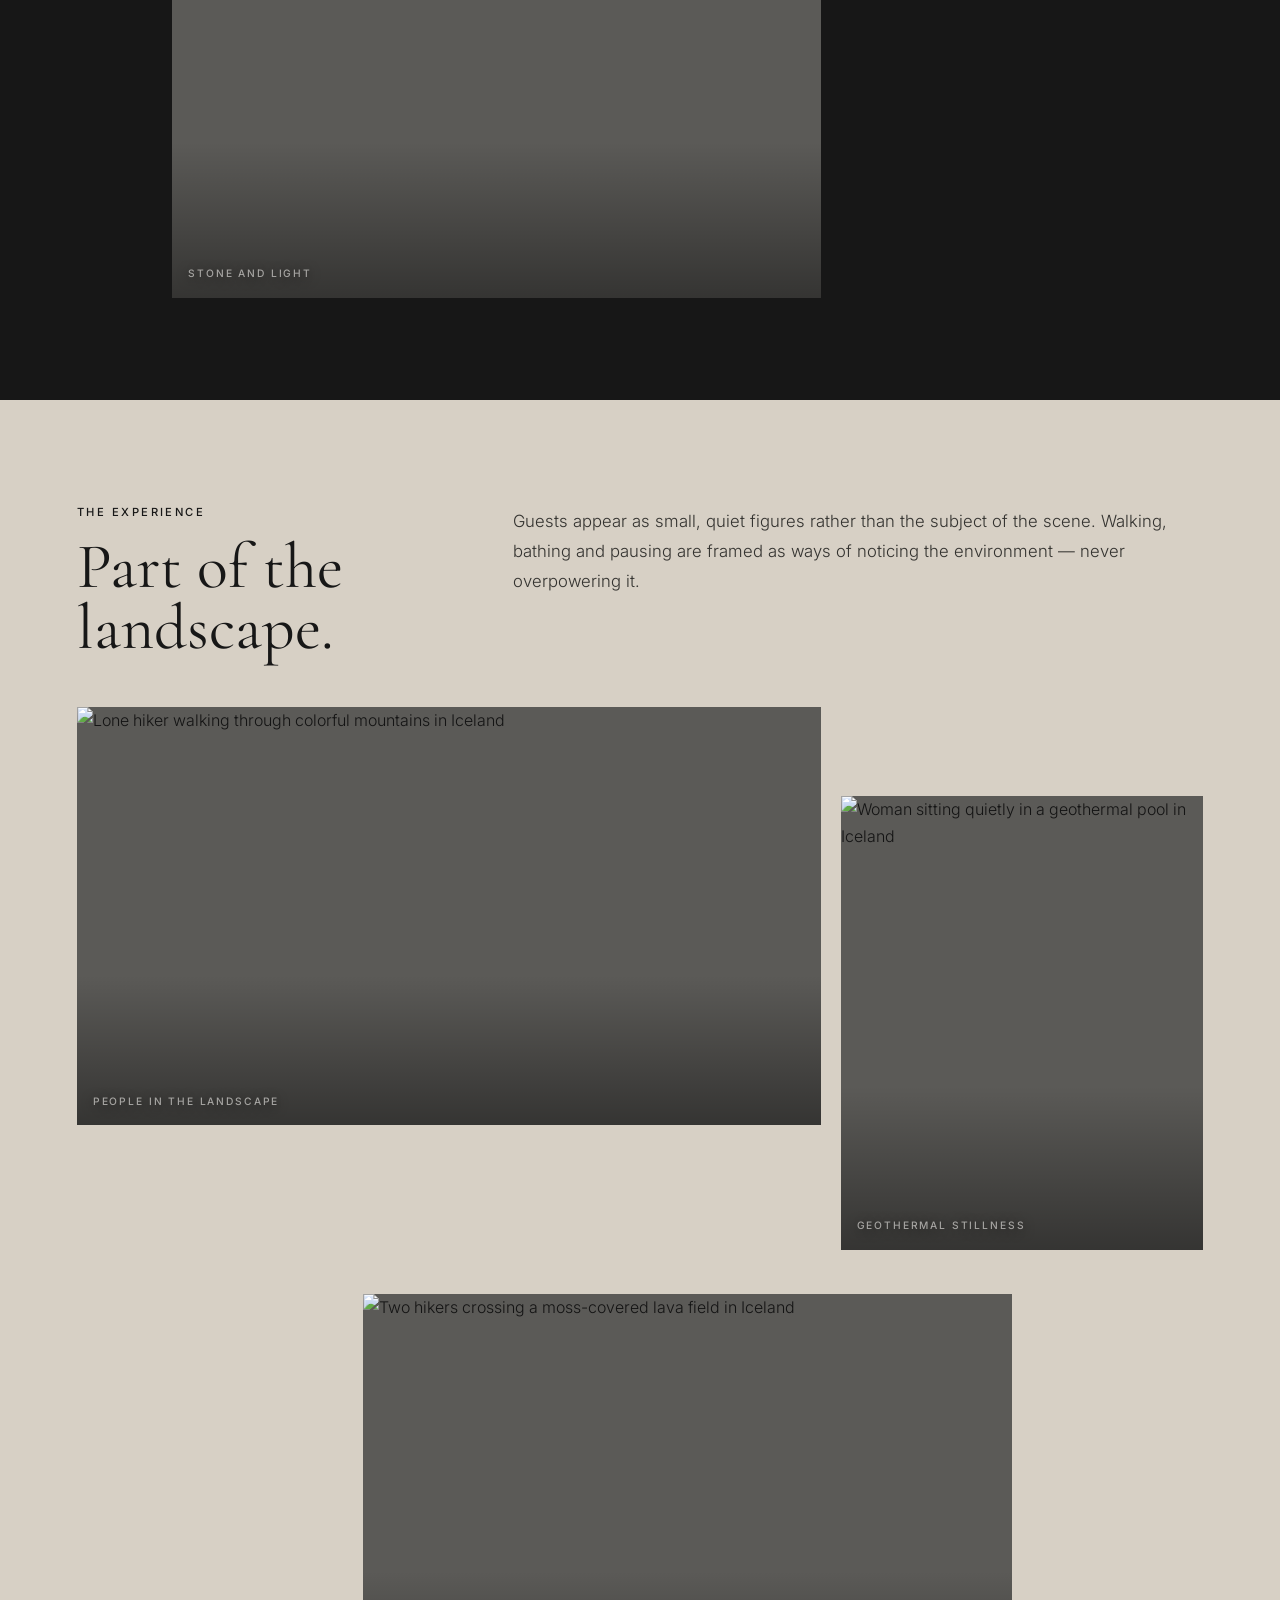
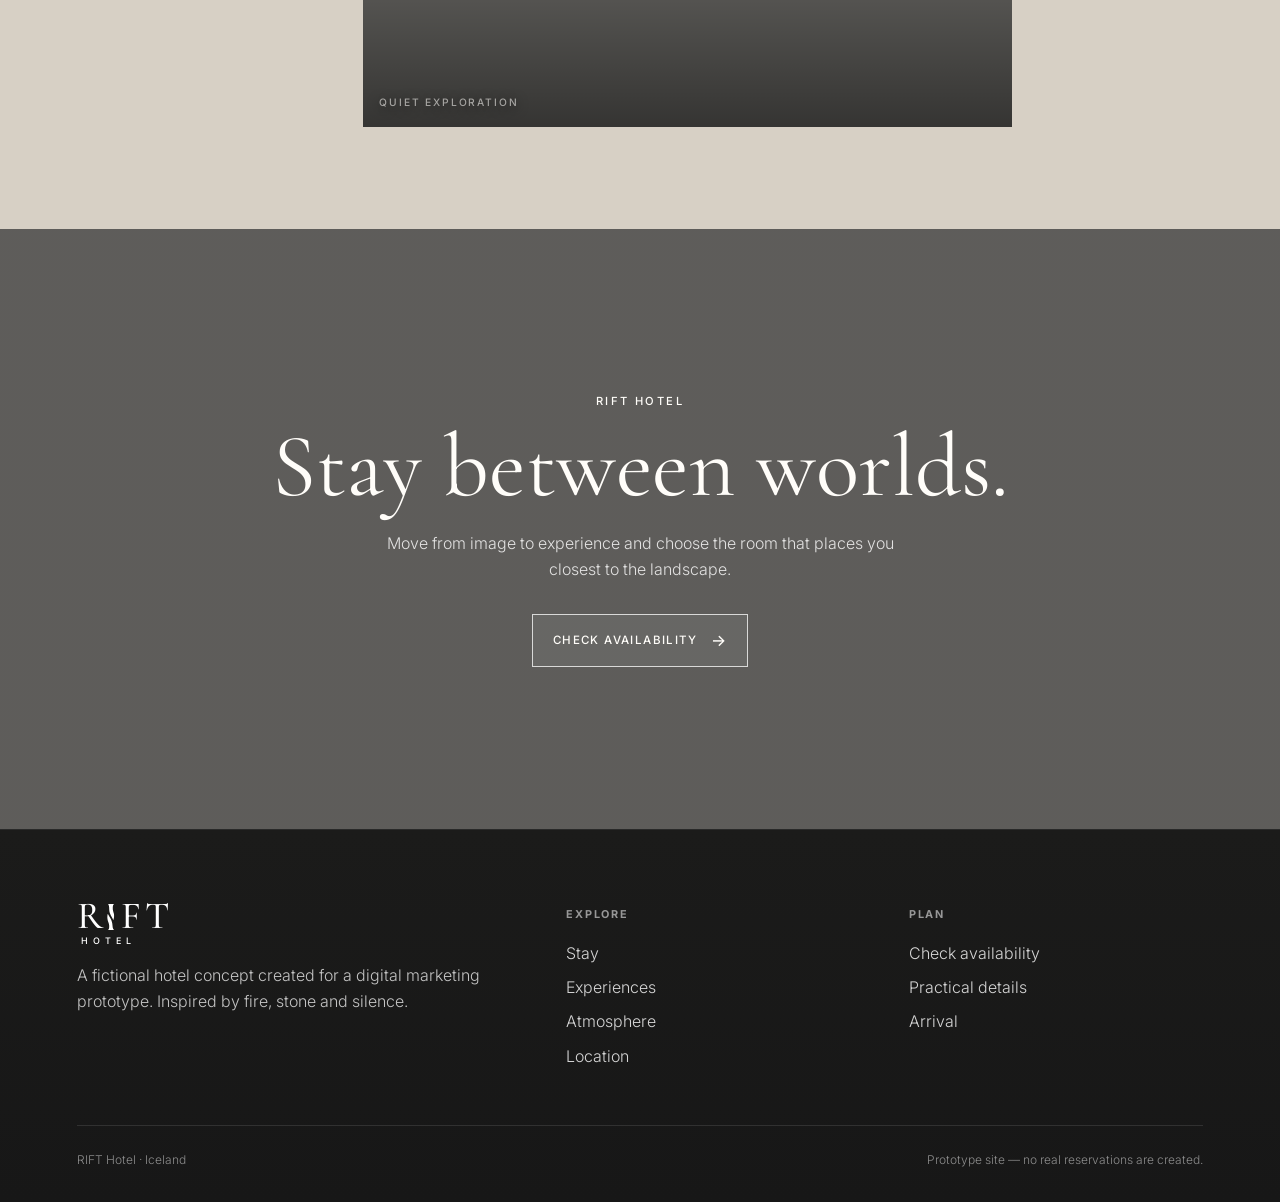
==== commit ef7dd6b0: "Use uploaded RIFT imagery in Warmth Within" ====
--- a/atmosphere.html
+++ b/atmosphere.html
@@ -48,9 +48,9 @@
         <p>Inside, the mood becomes quieter and warmer. Dark stone, timber, soft textiles and controlled light create a sense of shelter, while large windows keep the weather and horizon present in every room.</p>
       </div>
       <div class="atmosphere-gallery retreat-gallery">
-        <figure class="atmosphere-frame atmo-portrait"><img src="https://wisalai.com/api/images/projects/zSrR403ZmxZOhoL1TRhfXrilY3y2/1770751560869-Dramatic%20Industrial%20Hearth.webp" alt="Moody dark-stone bedroom with warm lighting and a panoramic mountain view" loading="lazy" decoding="async"><figcaption>Warmth within</figcaption></figure>
-        <figure class="atmosphere-frame atmo-feature"><img src="https://cdn.prompthero.com/yqb7ify4rsmdurxm6kusrnv7w7ms-midjourney-6-villa-in-iceland.png" alt="Low dark modern retreat embedded in a volcanic Icelandic landscape with warm interiors and reflective water" loading="lazy" decoding="async"><figcaption>Architecture in context</figcaption></figure>
-        <figure class="atmosphere-frame atmo-offset"><img src="https://cooksonadventures.com/wp-content/uploads/2022/09/Geothermal-private-lodge-pool.jpg" alt="Dark Icelandic mountain lodge beside a steaming geothermal pool at dusk" loading="lazy" decoding="async"><figcaption>Stone and light</figcaption></figure>
+        <figure class="atmosphere-frame atmo-portrait"><img src="assets/rift-warmth-room.webp" alt="Warm dark-stone RIFT bedroom overlooking a rugged Icelandic lava field and mountains at dusk" loading="lazy" decoding="async"><figcaption>Warmth within</figcaption></figure>
+        <figure class="atmosphere-frame atmo-feature"><img src="assets/rift-warmth-exterior.webp" alt="Low black-stone RIFT retreat glowing warmly across mossy volcanic terrain beneath Icelandic mountains" loading="lazy" decoding="async"><figcaption>Architecture in context</figcaption></figure>
+        <figure class="atmosphere-frame atmo-offset"><img src="assets/rift-warmth-spa.webp" alt="Guests soaking in a geothermal pool beside the dark-stone RIFT retreat at blue hour" loading="lazy" decoding="async"><figcaption>Stone and light</figcaption></figure>
       </div>
     </div>
   </section>
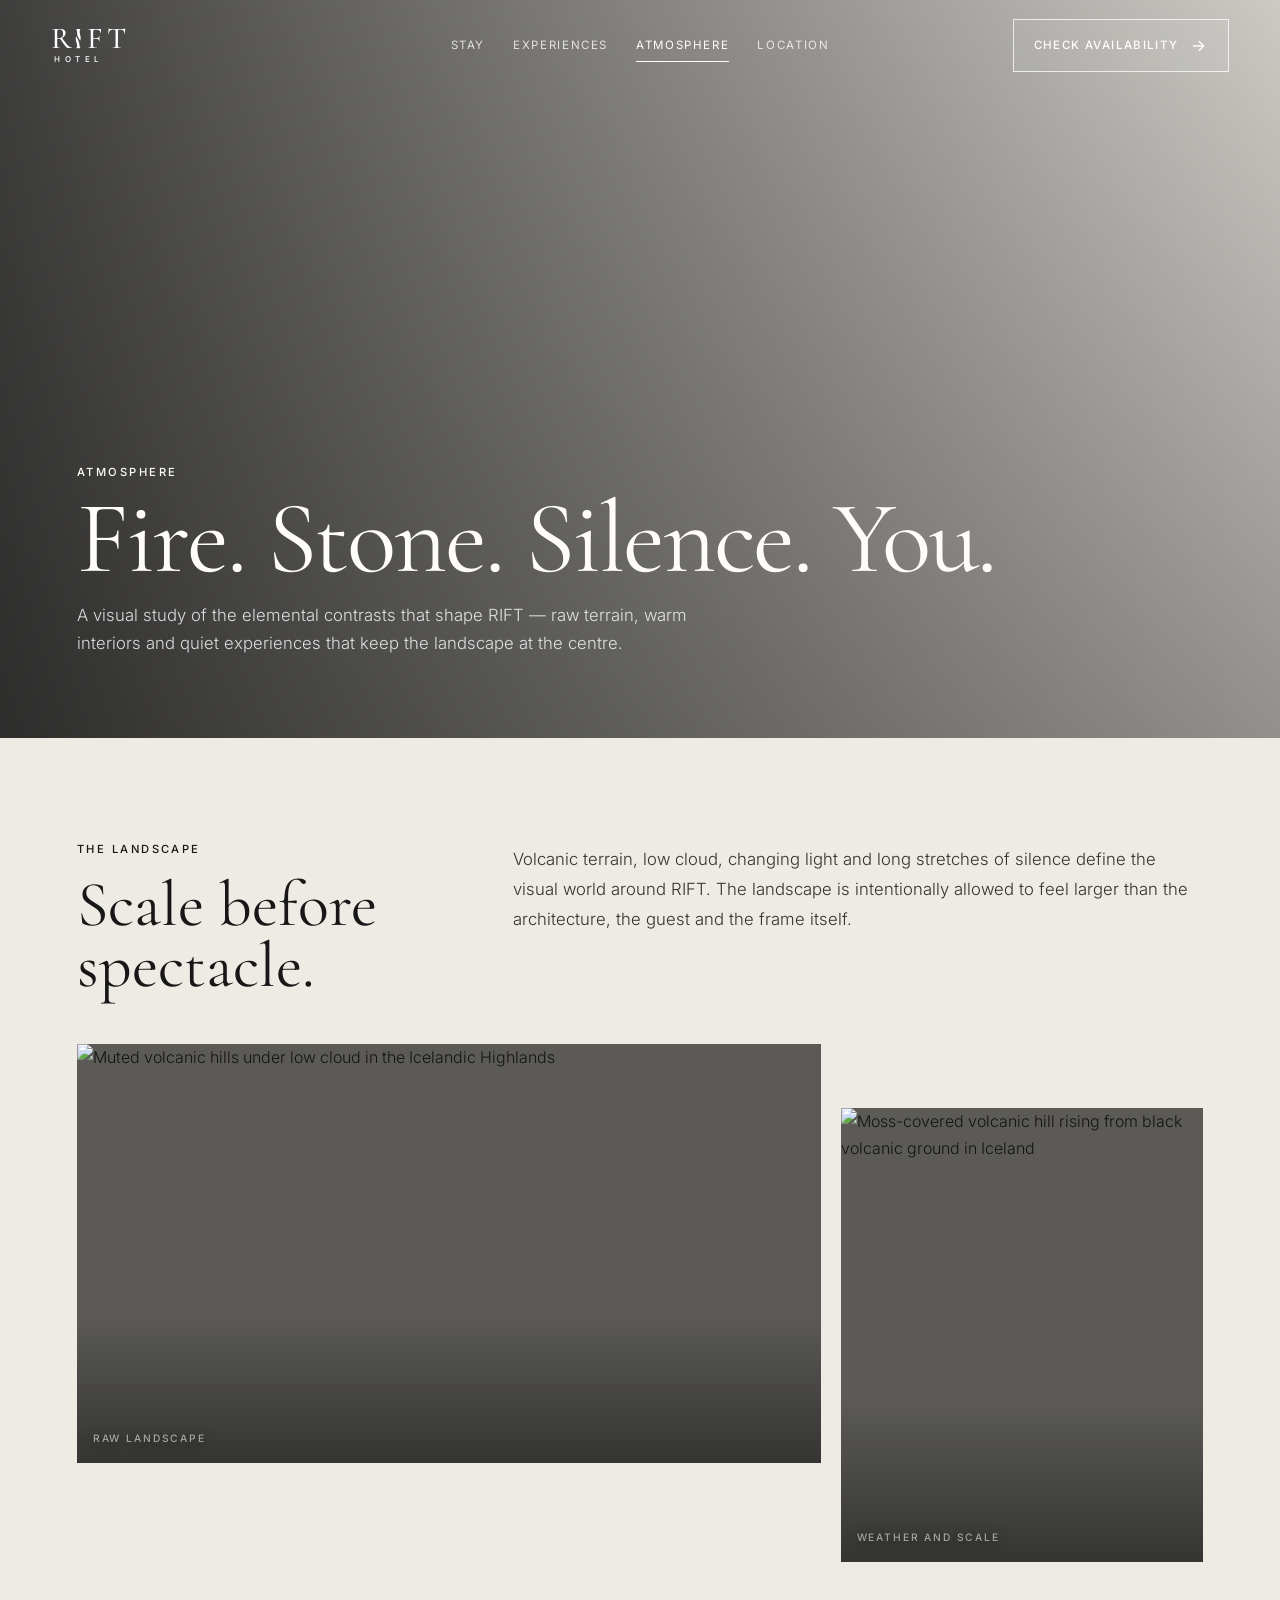
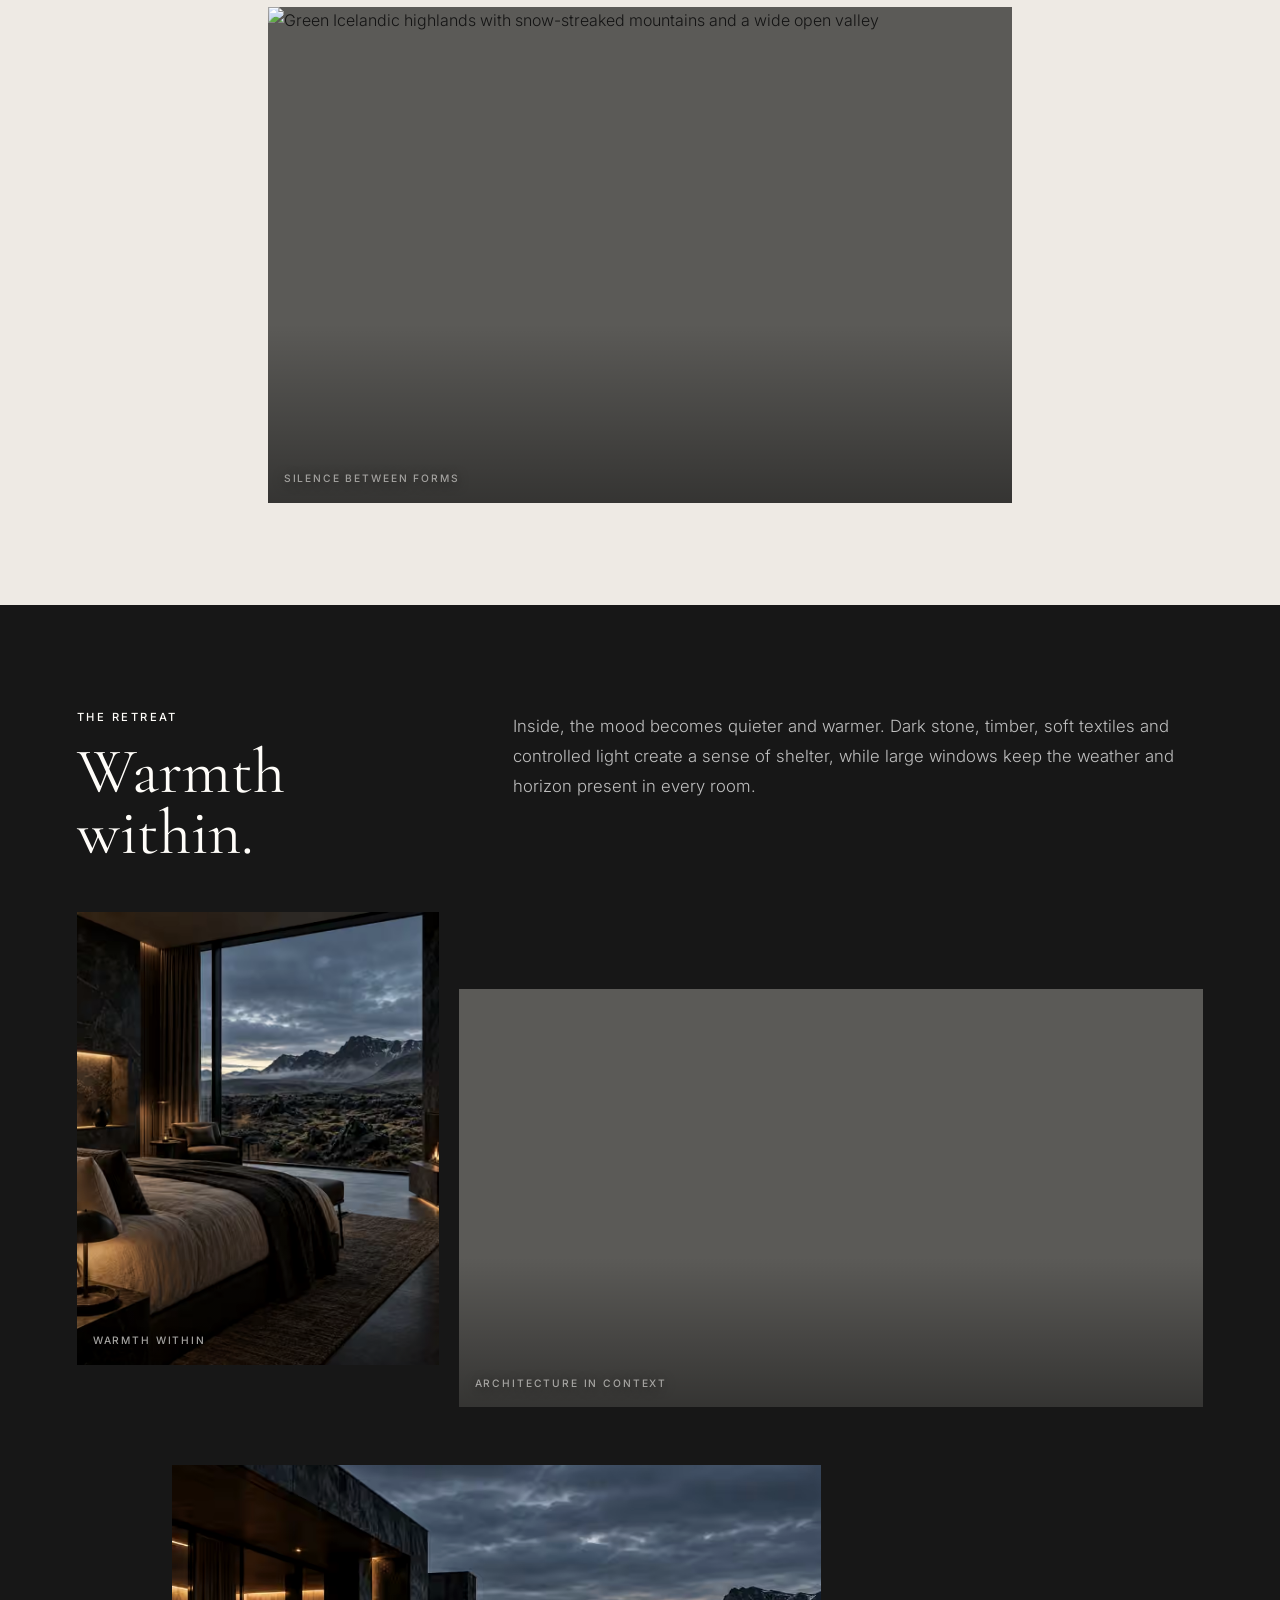
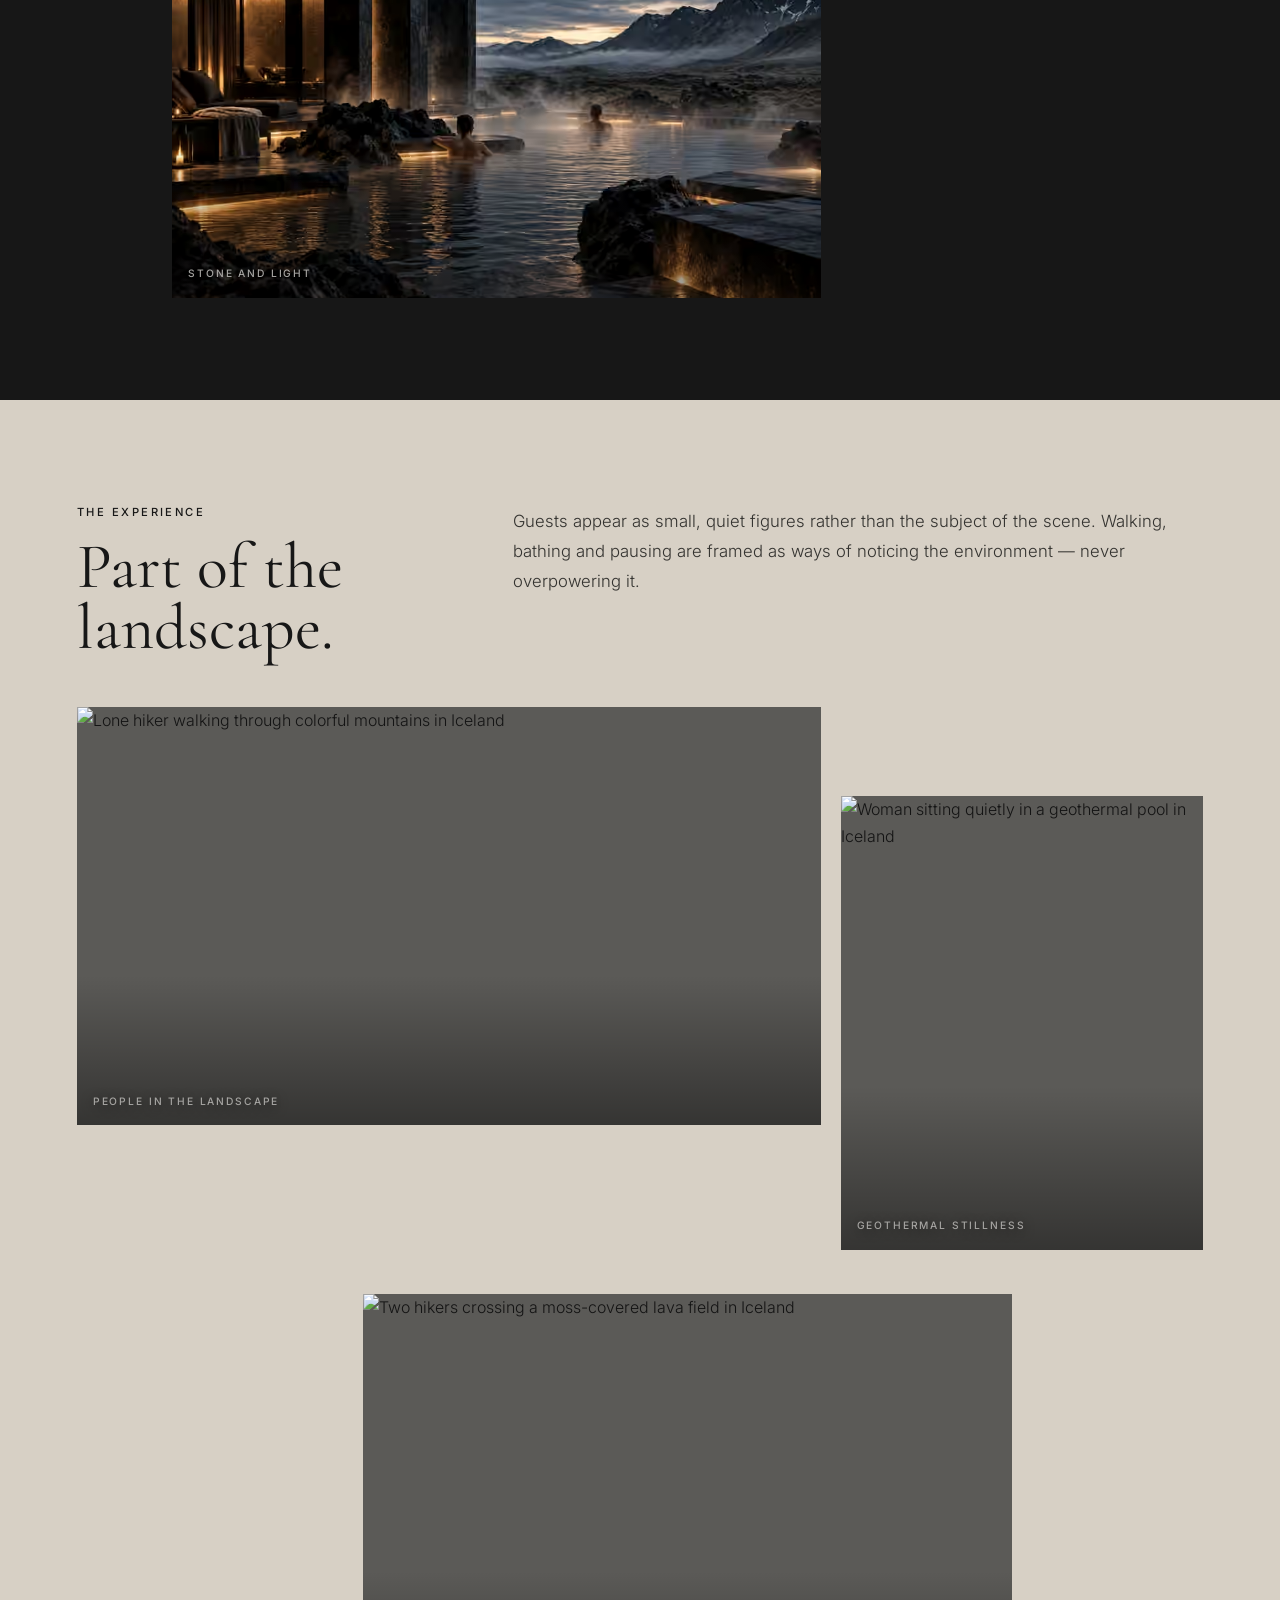
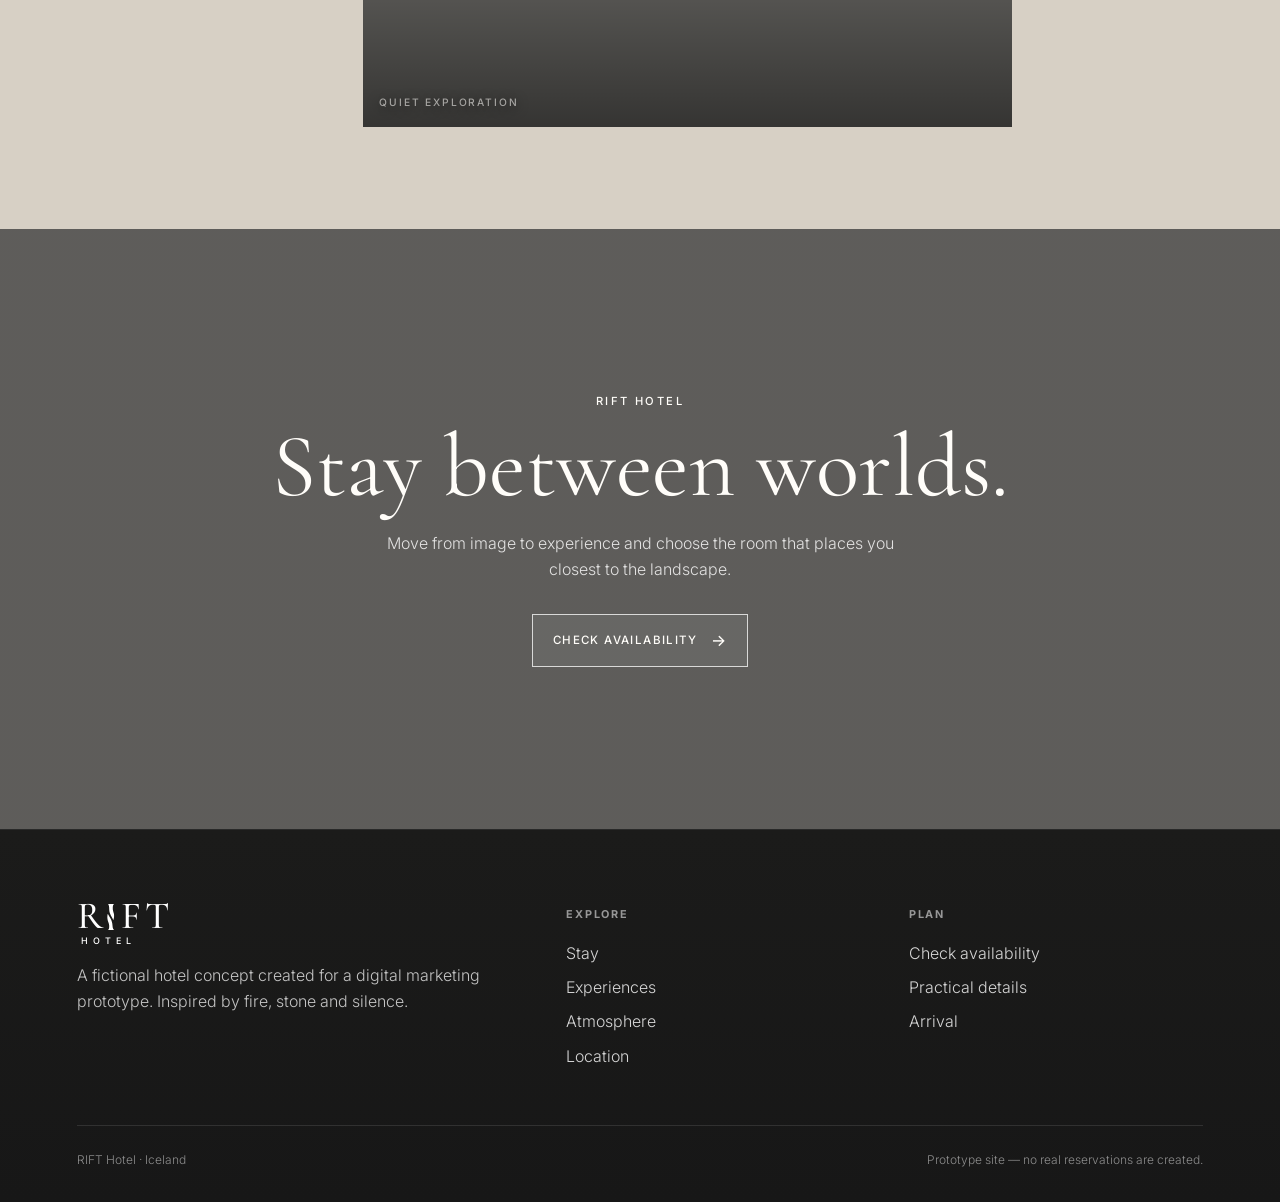
==== commit 118f949f: "Use repaired AVIF assets for Warmth Within" ====
--- a/atmosphere.html
+++ b/atmosphere.html
@@ -48,9 +48,9 @@
         <p>Inside, the mood becomes quieter and warmer. Dark stone, timber, soft textiles and controlled light create a sense of shelter, while large windows keep the weather and horizon present in every room.</p>
       </div>
       <div class="atmosphere-gallery retreat-gallery">
-        <figure class="atmosphere-frame atmo-portrait"><img src="assets/rift-warmth-room.webp" alt="Warm dark-stone RIFT bedroom overlooking a rugged Icelandic lava field and mountains at dusk" loading="lazy" decoding="async"><figcaption>Warmth within</figcaption></figure>
-        <figure class="atmosphere-frame atmo-feature"><img src="assets/rift-warmth-exterior.webp" alt="Low black-stone RIFT retreat glowing warmly across mossy volcanic terrain beneath Icelandic mountains" loading="lazy" decoding="async"><figcaption>Architecture in context</figcaption></figure>
-        <figure class="atmosphere-frame atmo-offset"><img src="assets/rift-warmth-spa.webp" alt="Guests soaking in a geothermal pool beside the dark-stone RIFT retreat at blue hour" loading="lazy" decoding="async"><figcaption>Stone and light</figcaption></figure>
+        <figure class="atmosphere-frame atmo-portrait"><img src="assets/rift-warmth-room-v3.avif" alt="Warm dark-stone RIFT bedroom overlooking a rugged Icelandic lava field and mountains at dusk" loading="lazy" decoding="async"><figcaption>Warmth within</figcaption></figure>
+        <figure class="atmosphere-frame atmo-feature"><img src="assets/rift-warmth-exterior-v3.avif" alt="Low black-stone RIFT retreat glowing warmly across mossy volcanic terrain beneath Icelandic mountains" loading="lazy" decoding="async"><figcaption>Architecture in context</figcaption></figure>
+        <figure class="atmosphere-frame atmo-offset"><img src="assets/rift-warmth-spa-v3.avif" alt="Guests soaking in a geothermal pool beside the dark-stone RIFT retreat at blue hour" loading="lazy" decoding="async"><figcaption>Stone and light</figcaption></figure>
       </div>
     </div>
   </section>
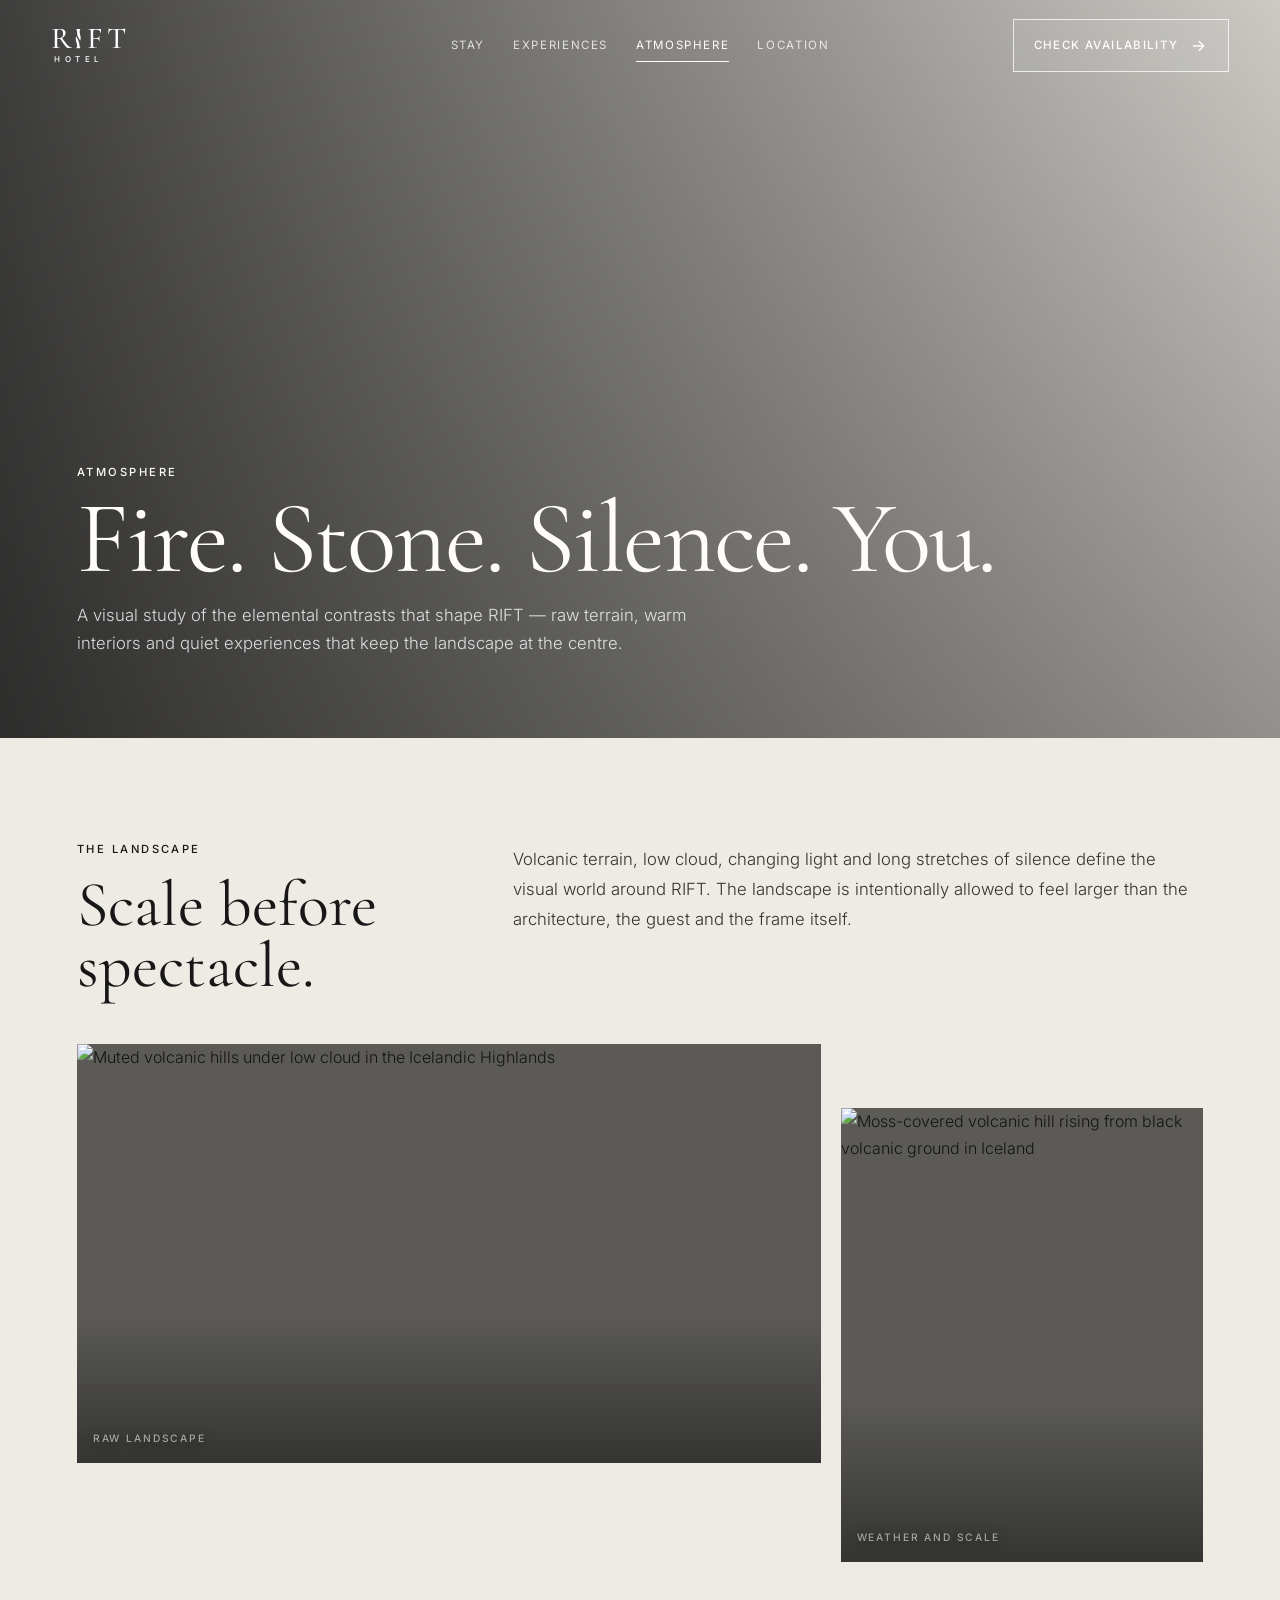
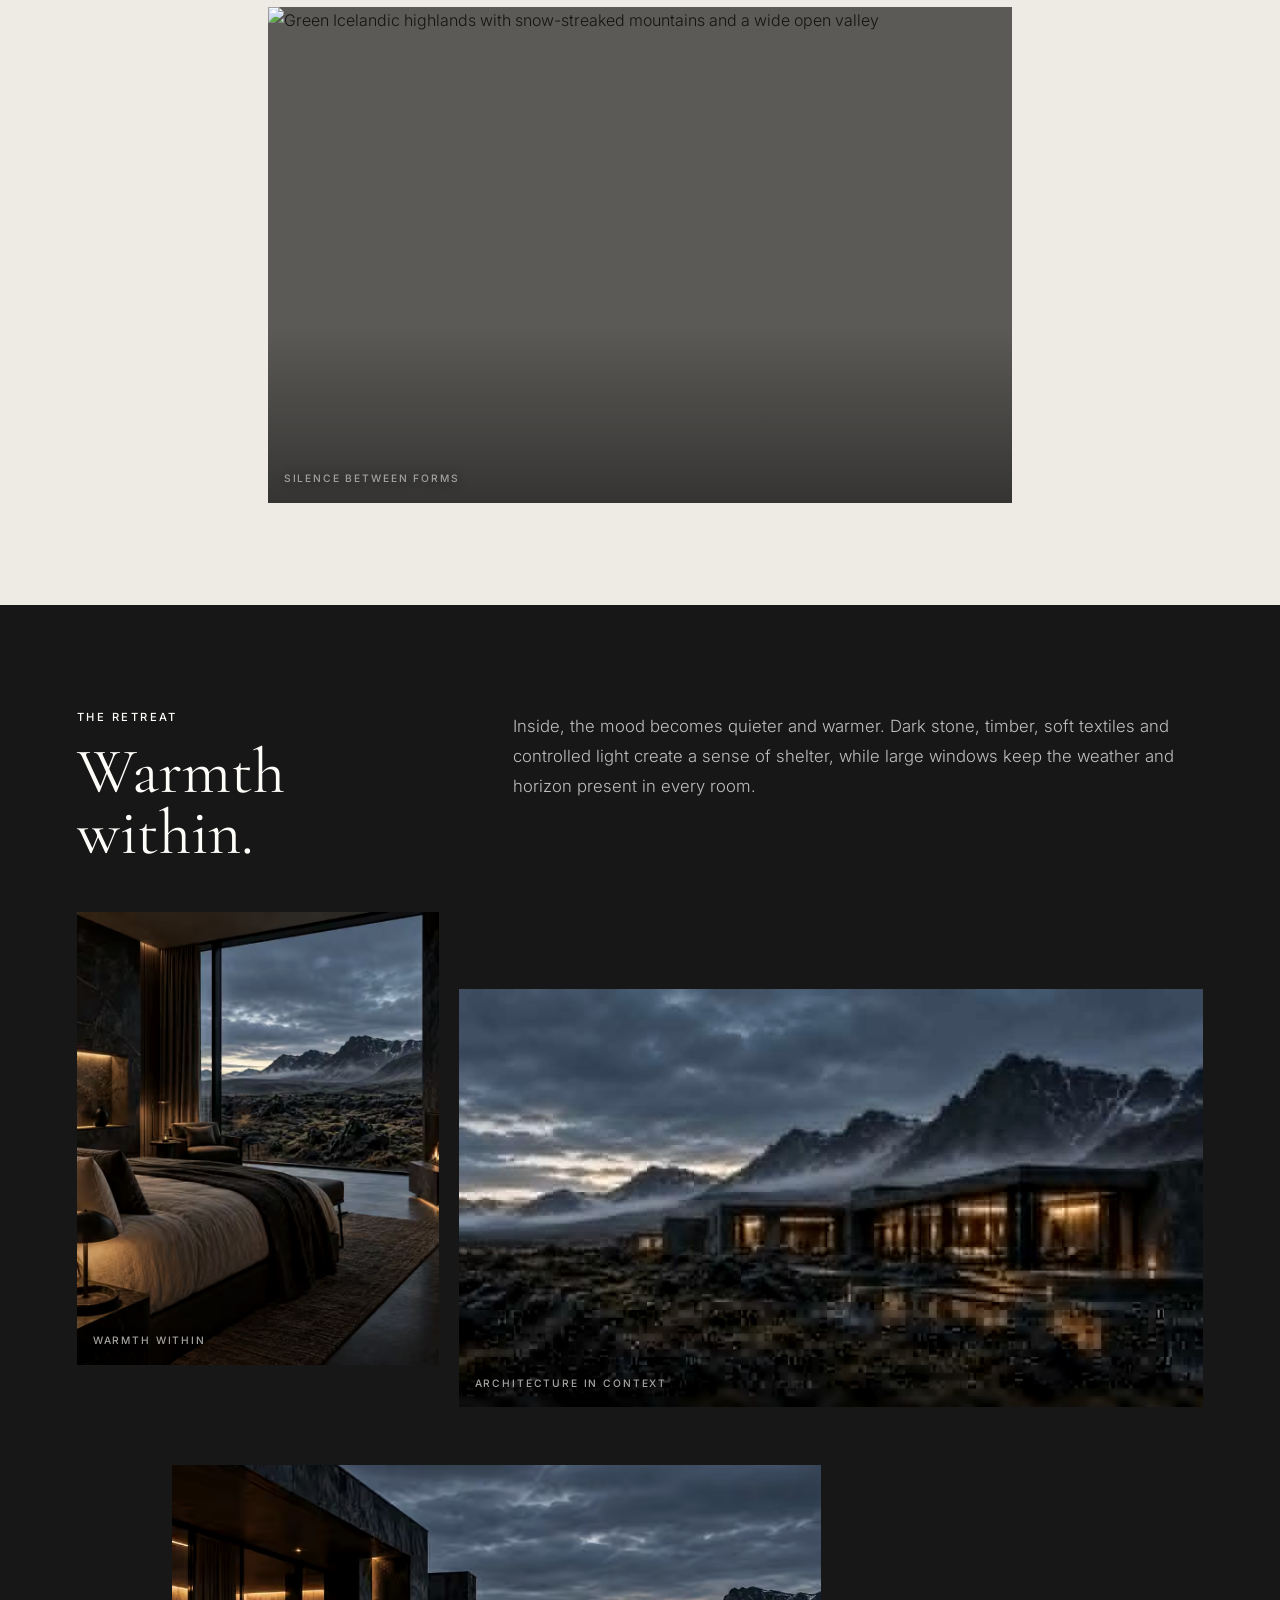
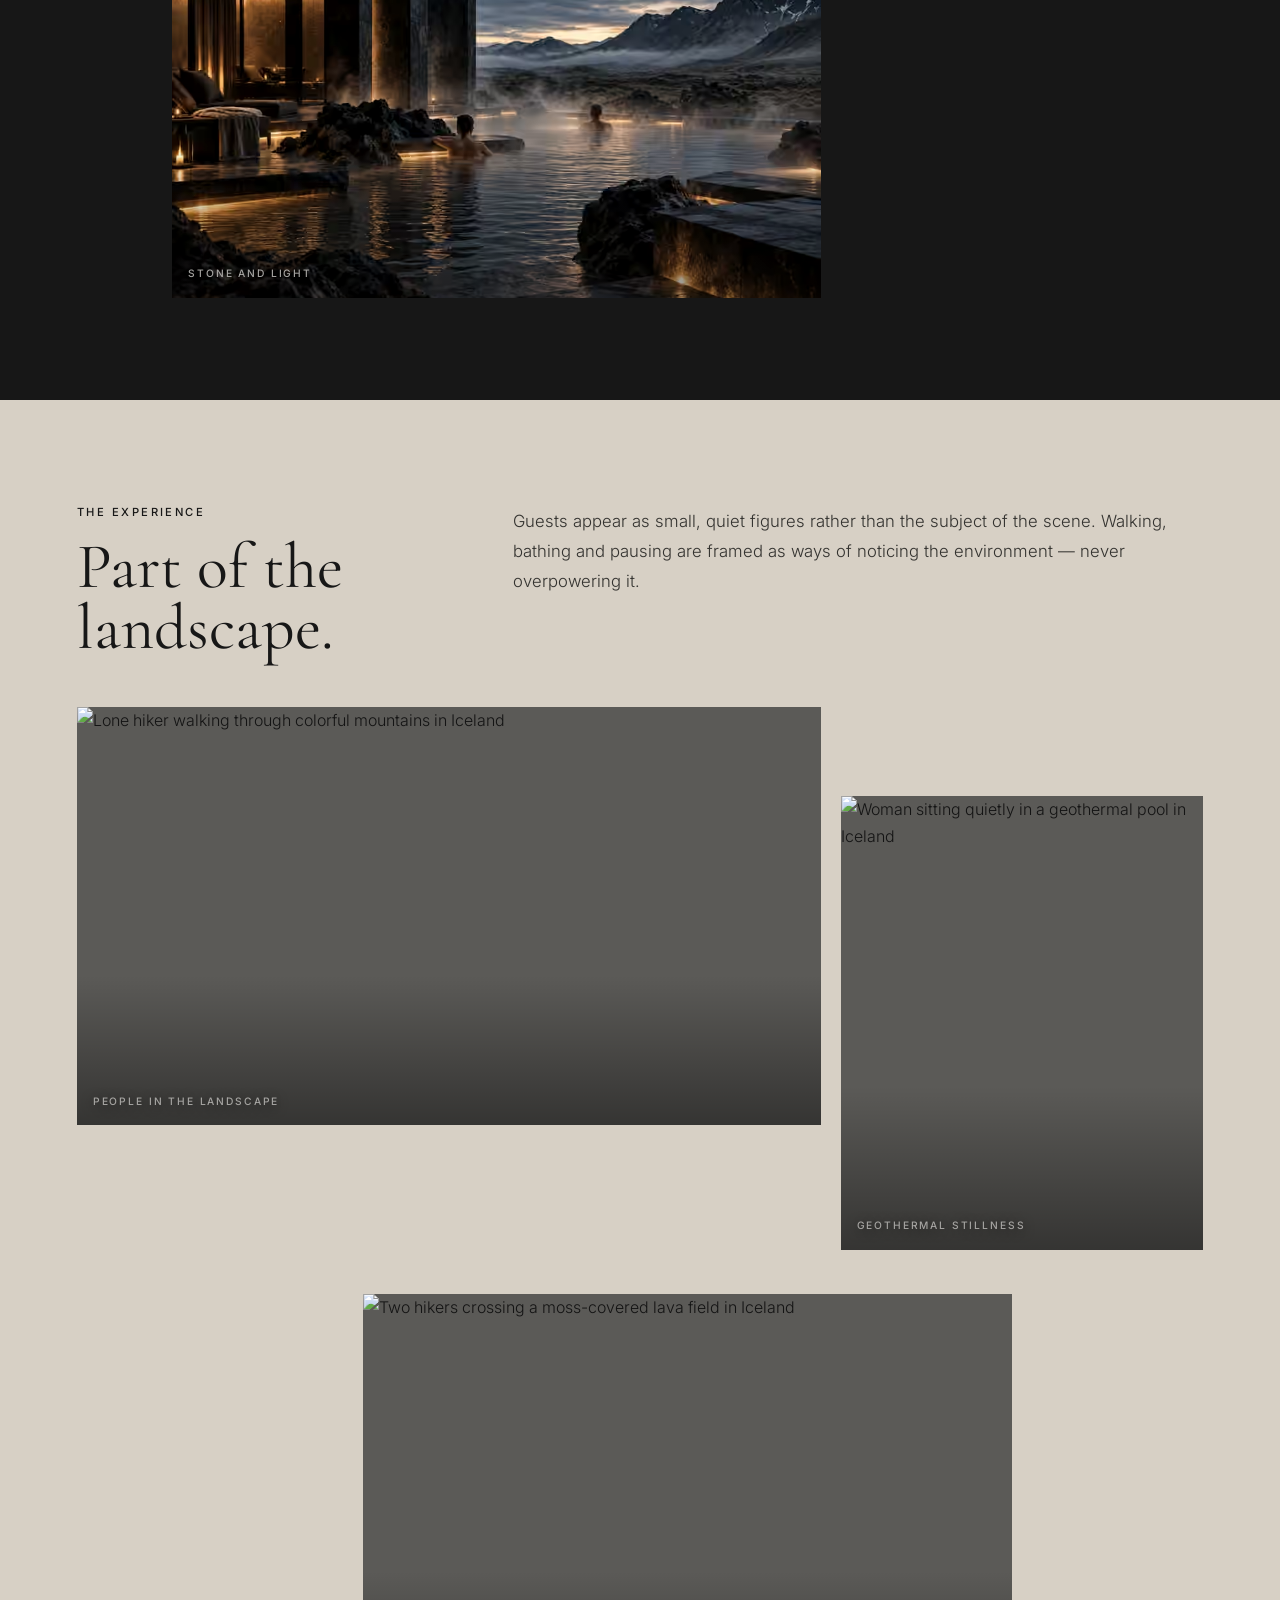
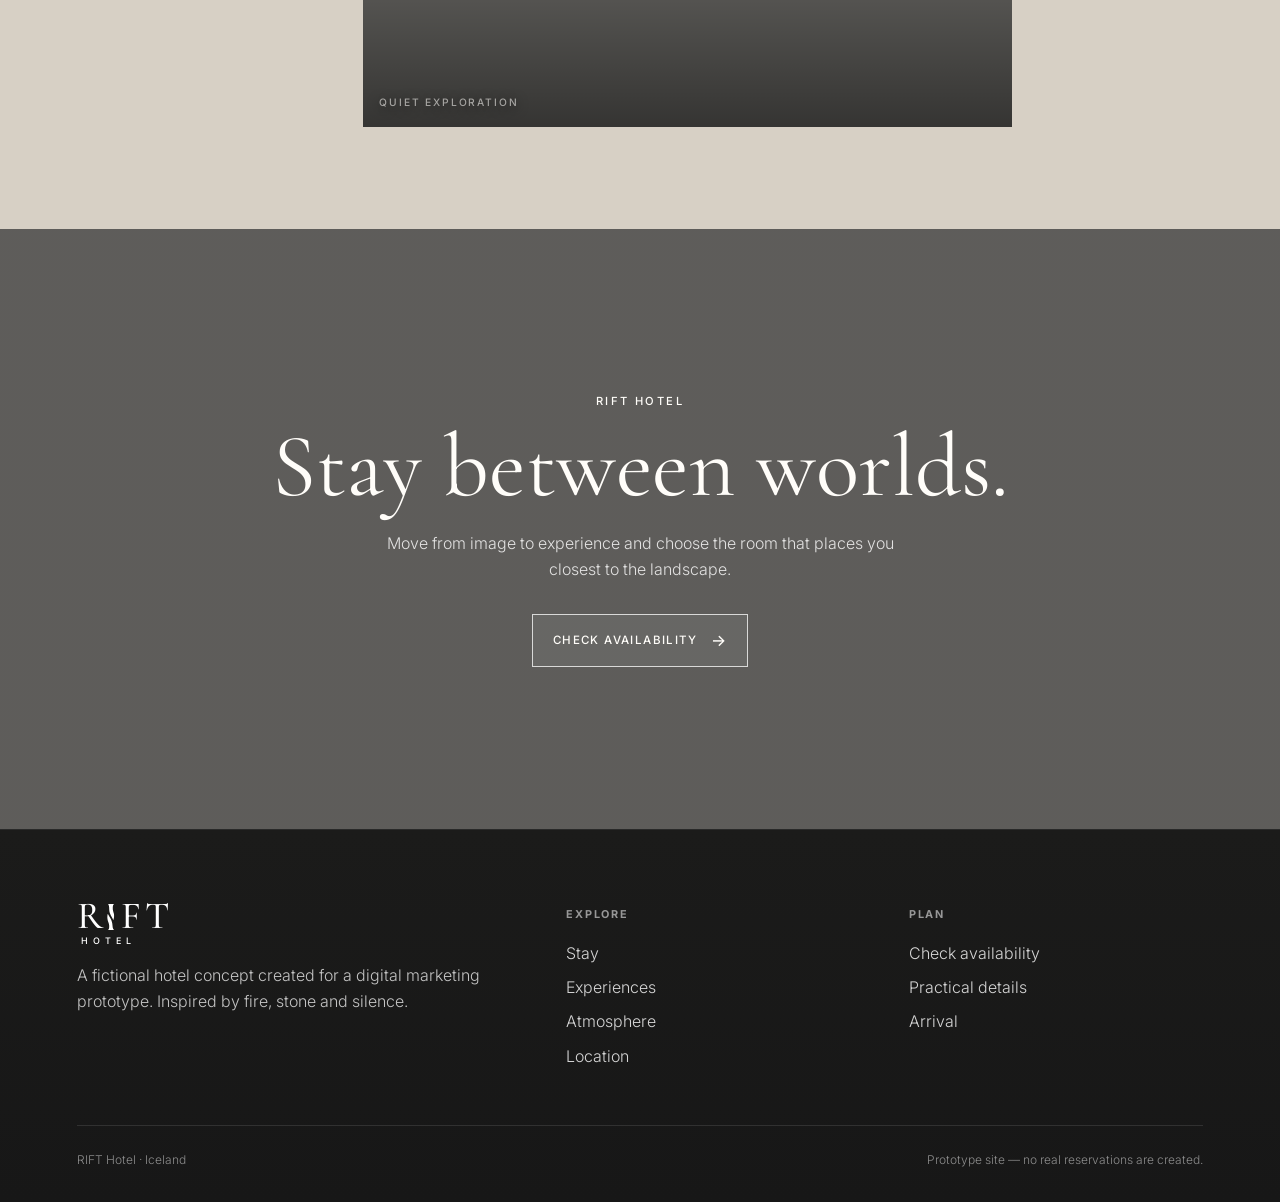
==== commit 51ca74ba: "Use browser-safe exterior image in Atmosphere" ====
--- a/atmosphere.html
+++ b/atmosphere.html
@@ -49,7 +49,7 @@
       </div>
       <div class="atmosphere-gallery retreat-gallery">
         <figure class="atmosphere-frame atmo-portrait"><img src="assets/rift-warmth-room-v3.avif" alt="Warm dark-stone RIFT bedroom overlooking a rugged Icelandic lava field and mountains at dusk" loading="lazy" decoding="async"><figcaption>Warmth within</figcaption></figure>
-        <figure class="atmosphere-frame atmo-feature"><img src="assets/rift-warmth-exterior-v3.avif" alt="Low black-stone RIFT retreat glowing warmly across mossy volcanic terrain beneath Icelandic mountains" loading="lazy" decoding="async"><figcaption>Architecture in context</figcaption></figure>
+        <figure class="atmosphere-frame atmo-feature"><img src="assets/rift-warmth-exterior-browser.jpg" alt="Low black-stone RIFT retreat glowing warmly across mossy volcanic terrain beneath Icelandic mountains" loading="lazy" decoding="async"><figcaption>Architecture in context</figcaption></figure>
         <figure class="atmosphere-frame atmo-offset"><img src="assets/rift-warmth-spa-v3.avif" alt="Guests soaking in a geothermal pool beside the dark-stone RIFT retreat at blue hour" loading="lazy" decoding="async"><figcaption>Stone and light</figcaption></figure>
       </div>
     </div>
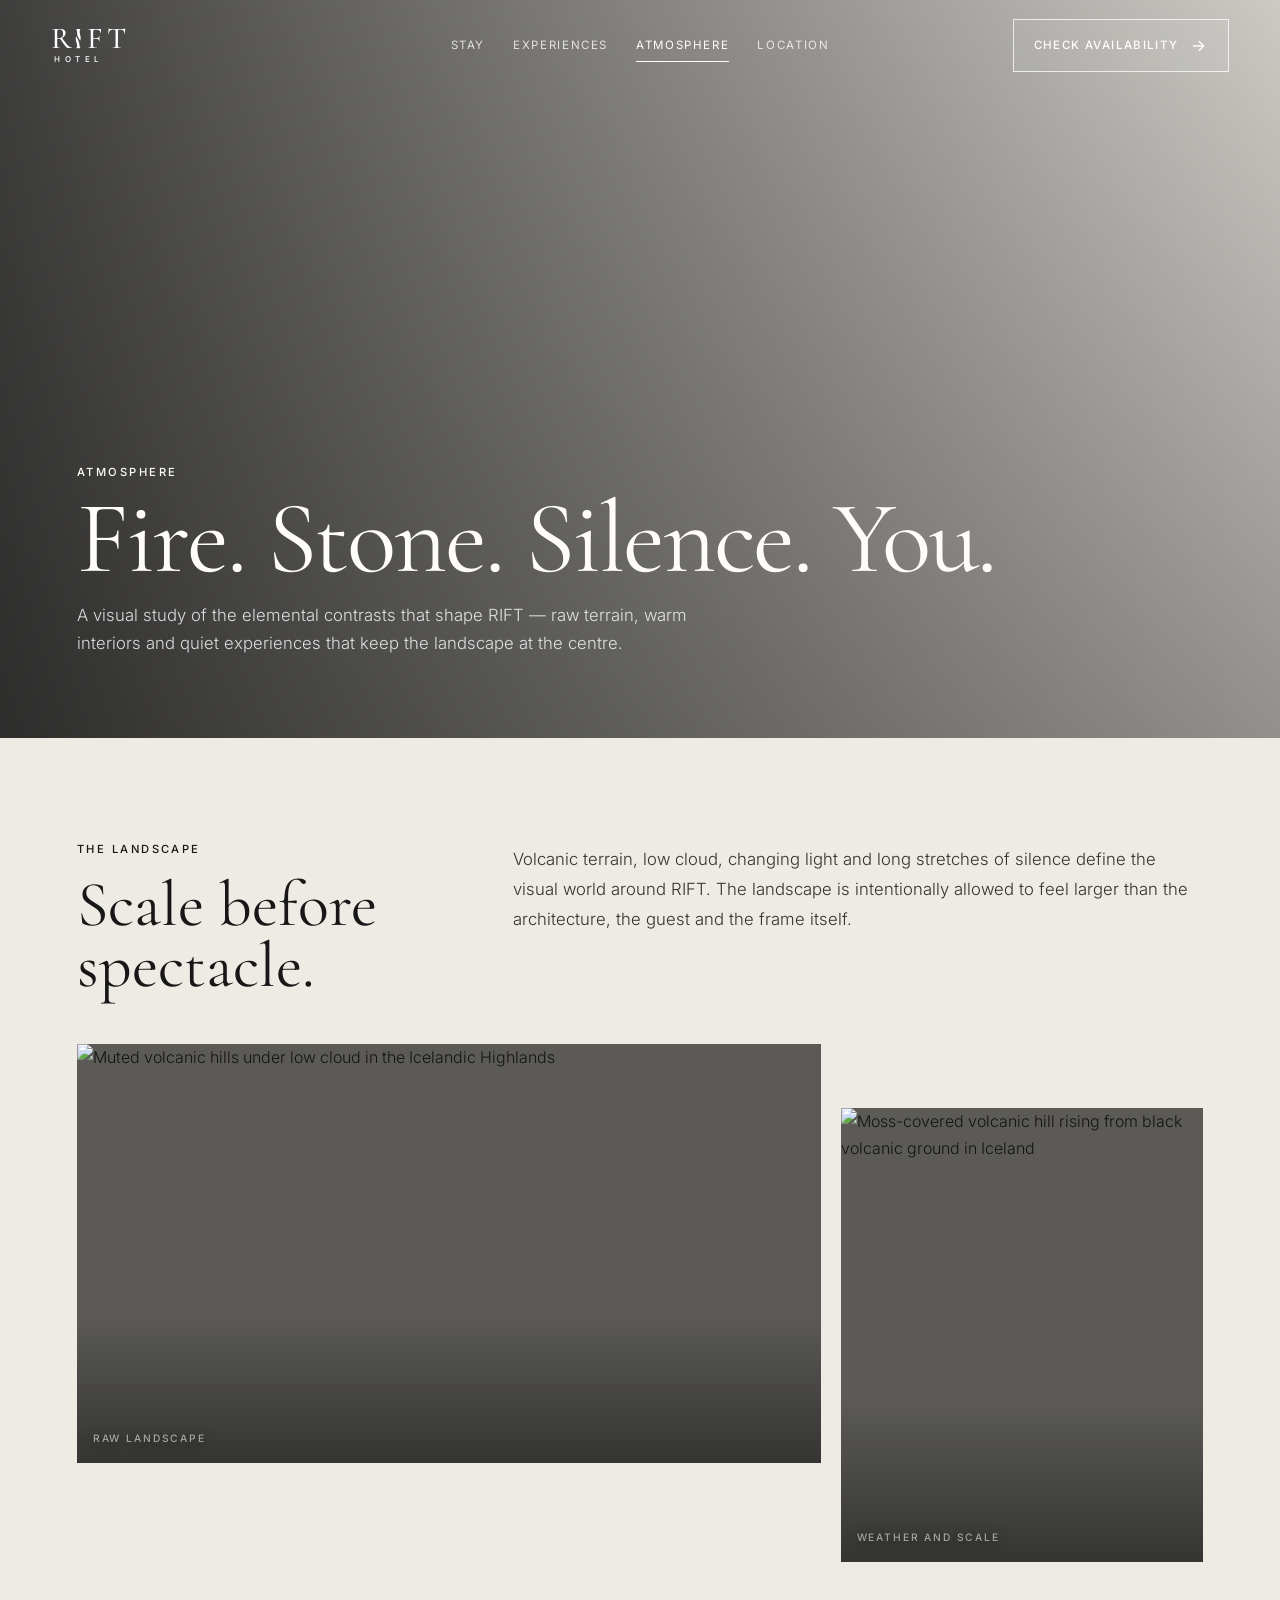
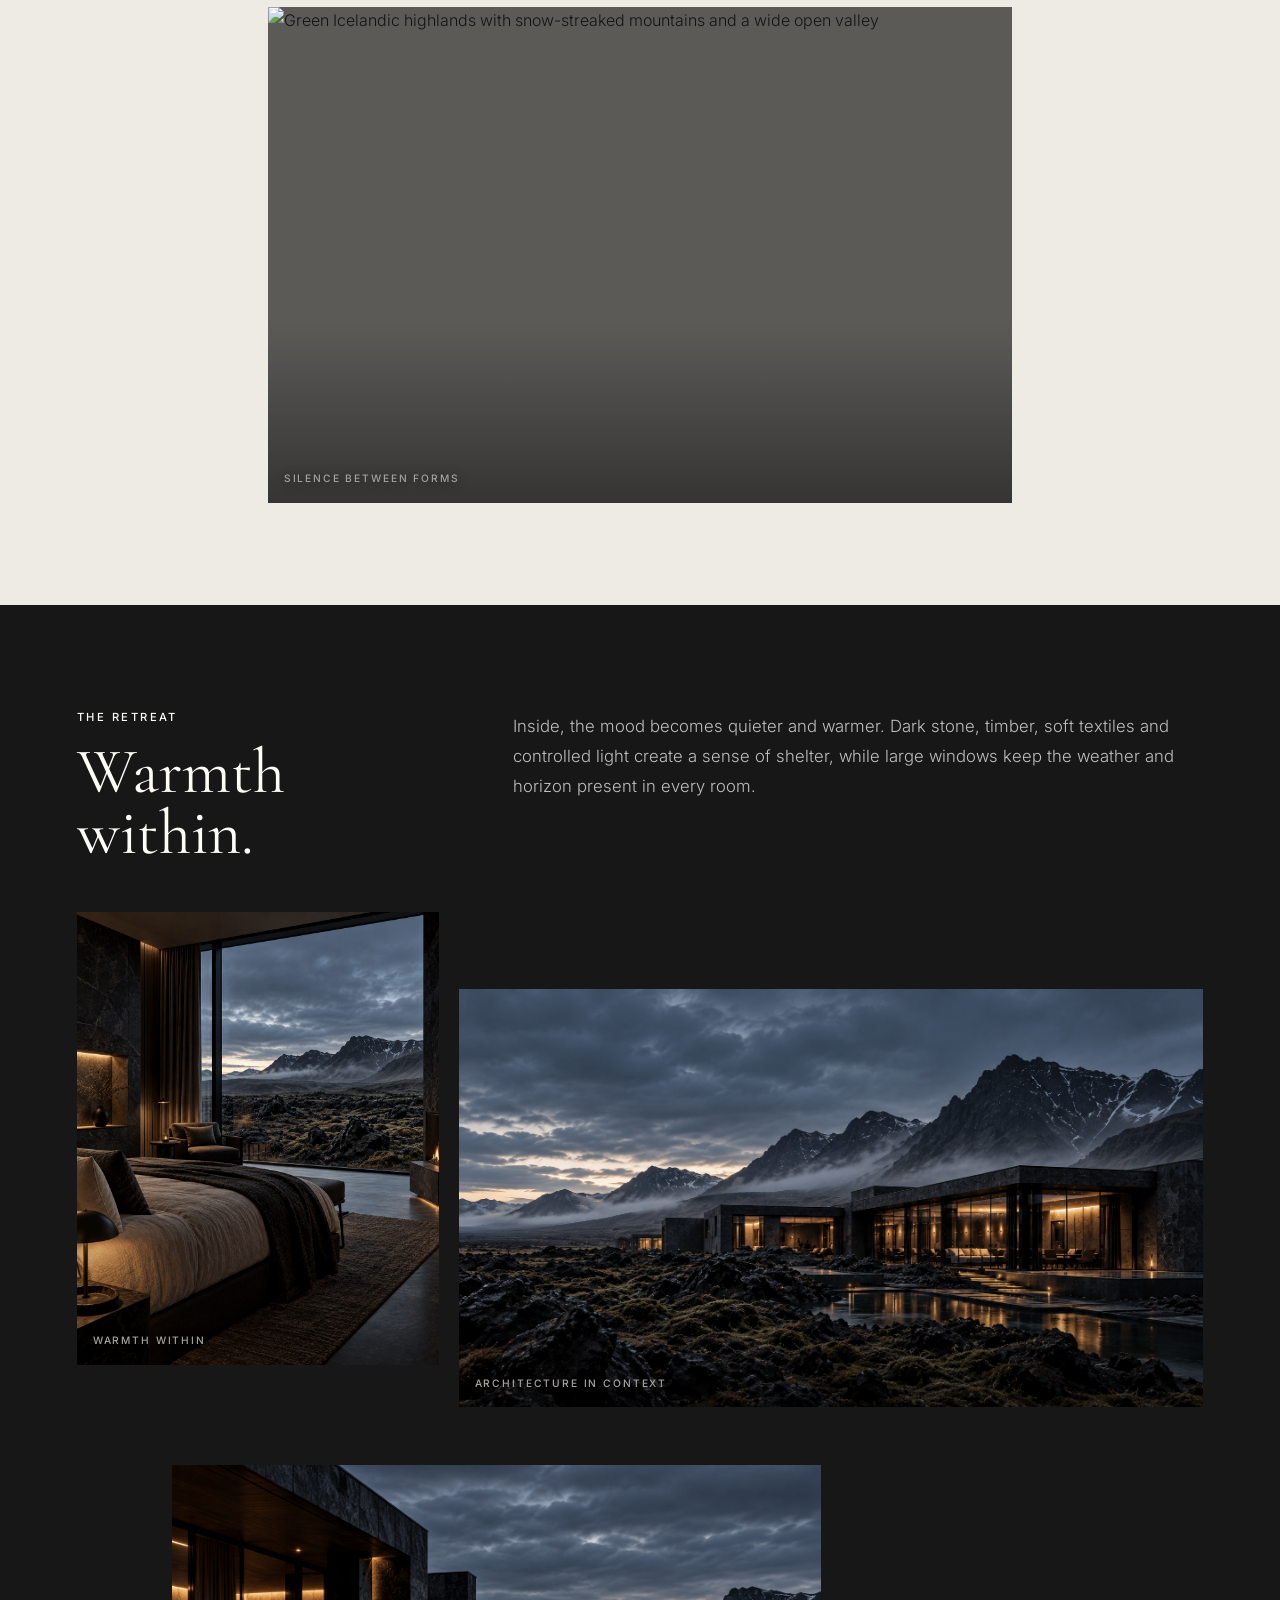
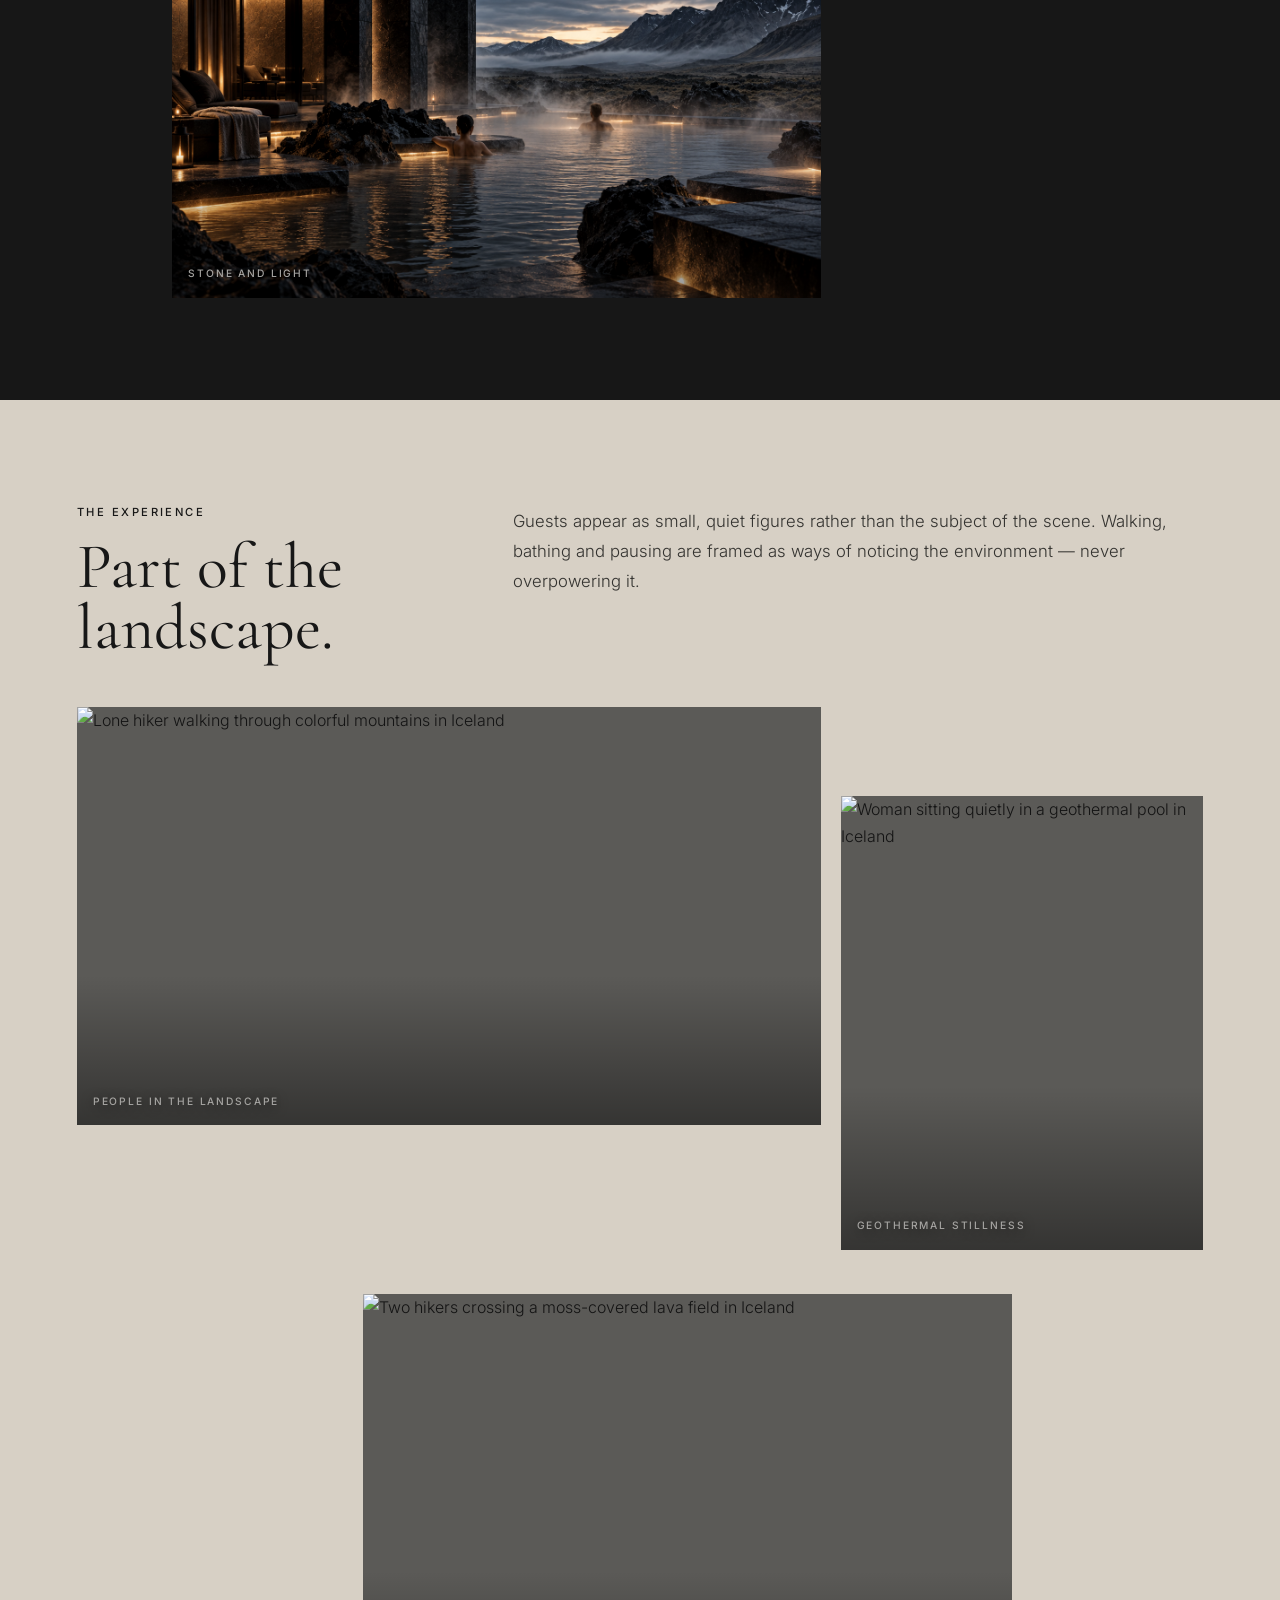
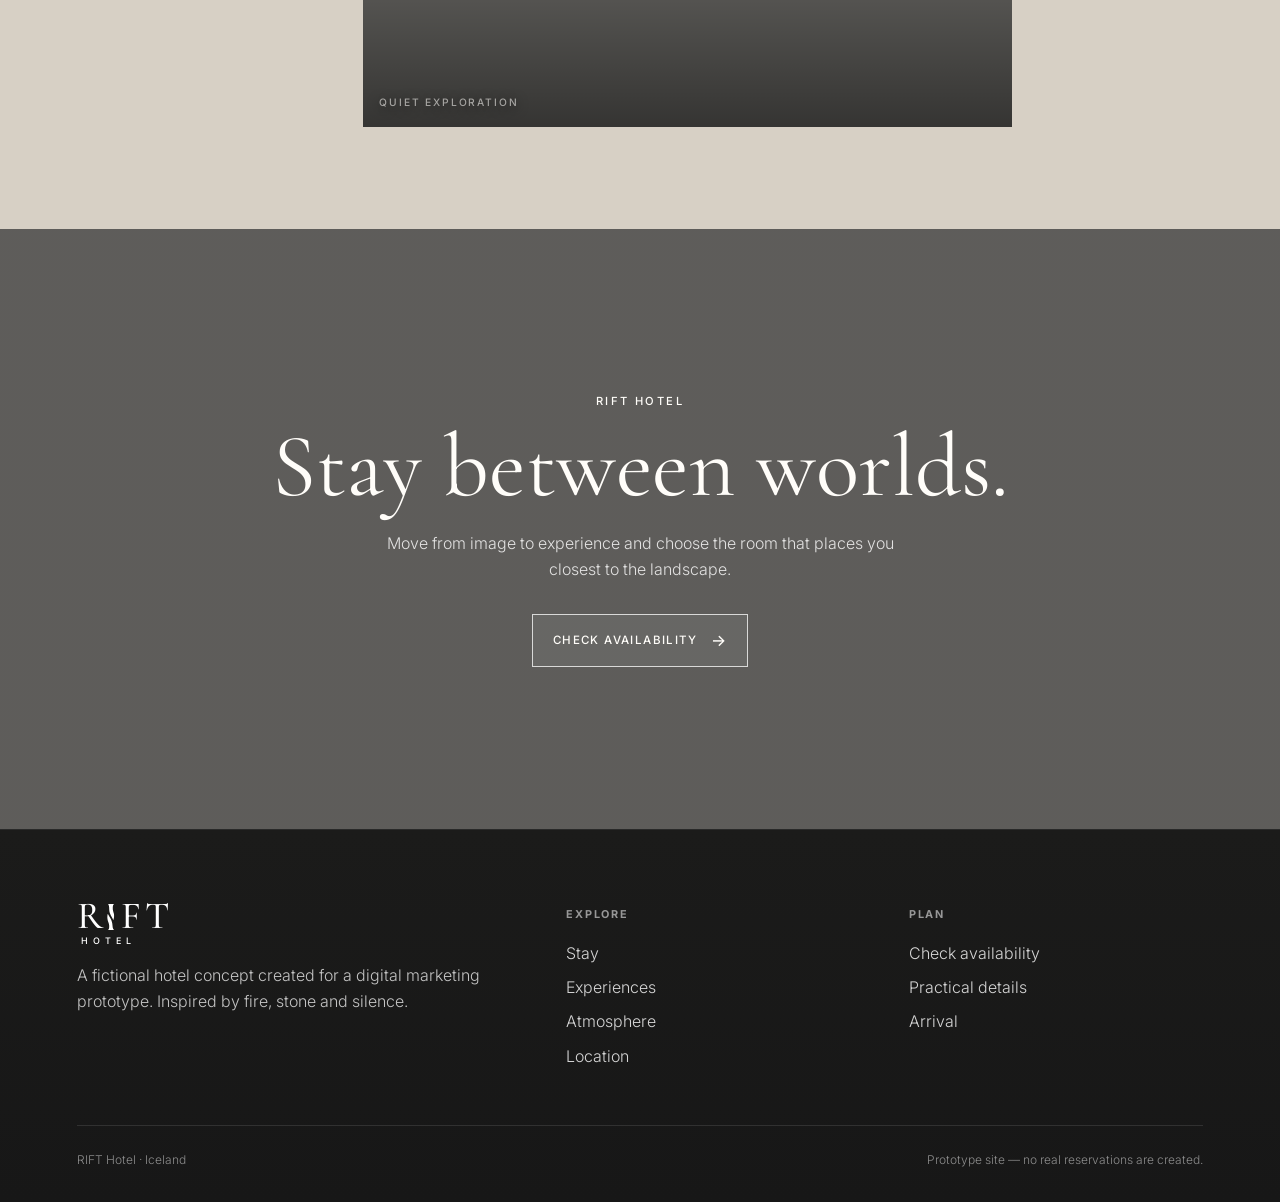
==== commit 57728c2c: "Update atmosphere.html" ====
--- a/atmosphere.html
+++ b/atmosphere.html
@@ -48,9 +48,26 @@
         <p>Inside, the mood becomes quieter and warmer. Dark stone, timber, soft textiles and controlled light create a sense of shelter, while large windows keep the weather and horizon present in every room.</p>
       </div>
       <div class="atmosphere-gallery retreat-gallery">
-        <figure class="atmosphere-frame atmo-portrait"><img src="assets/rift-warmth-room-v3.avif" alt="Warm dark-stone RIFT bedroom overlooking a rugged Icelandic lava field and mountains at dusk" loading="lazy" decoding="async"><figcaption>Warmth within</figcaption></figure>
-        <figure class="atmosphere-frame atmo-feature"><img src="assets/rift-warmth-exterior-browser.jpg" alt="Low black-stone RIFT retreat glowing warmly across mossy volcanic terrain beneath Icelandic mountains" loading="lazy" decoding="async"><figcaption>Architecture in context</figcaption></figure>
-        <figure class="atmosphere-frame atmo-offset"><img src="assets/rift-warmth-spa-v3.avif" alt="Guests soaking in a geothermal pool beside the dark-stone RIFT retreat at blue hour" loading="lazy" decoding="async"><figcaption>Stone and light</figcaption></figure>
+        <figure class="atmosphere-frame atmo-portrait">
+  <img src="assets/warmth-room.png"
+       alt="Warm dark-stone RIFT bedroom overlooking Icelandic mountains"
+       loading="lazy">
+  <figcaption>Warmth within</figcaption>
+</figure>
+
+<figure class="atmosphere-frame atmo-feature">
+  <img src="assets/warmth-exterior.png"
+       alt="Low black-stone RIFT retreat glowing warmly in the Icelandic landscape"
+       loading="lazy">
+  <figcaption>Architecture in context</figcaption>
+</figure>
+
+<figure class="atmosphere-frame atmo-offset">
+  <img src="assets/warmth-spa.png"
+       alt="Guests soaking in a geothermal pool beside RIFT at dusk"
+       loading="lazy">
+  <figcaption>Stone and light</figcaption>
+</figure>
       </div>
     </div>
   </section>
@@ -89,4 +106,4 @@
 </footer>
 <script src="script.js"></script>
 </body>
-</html>+</html>
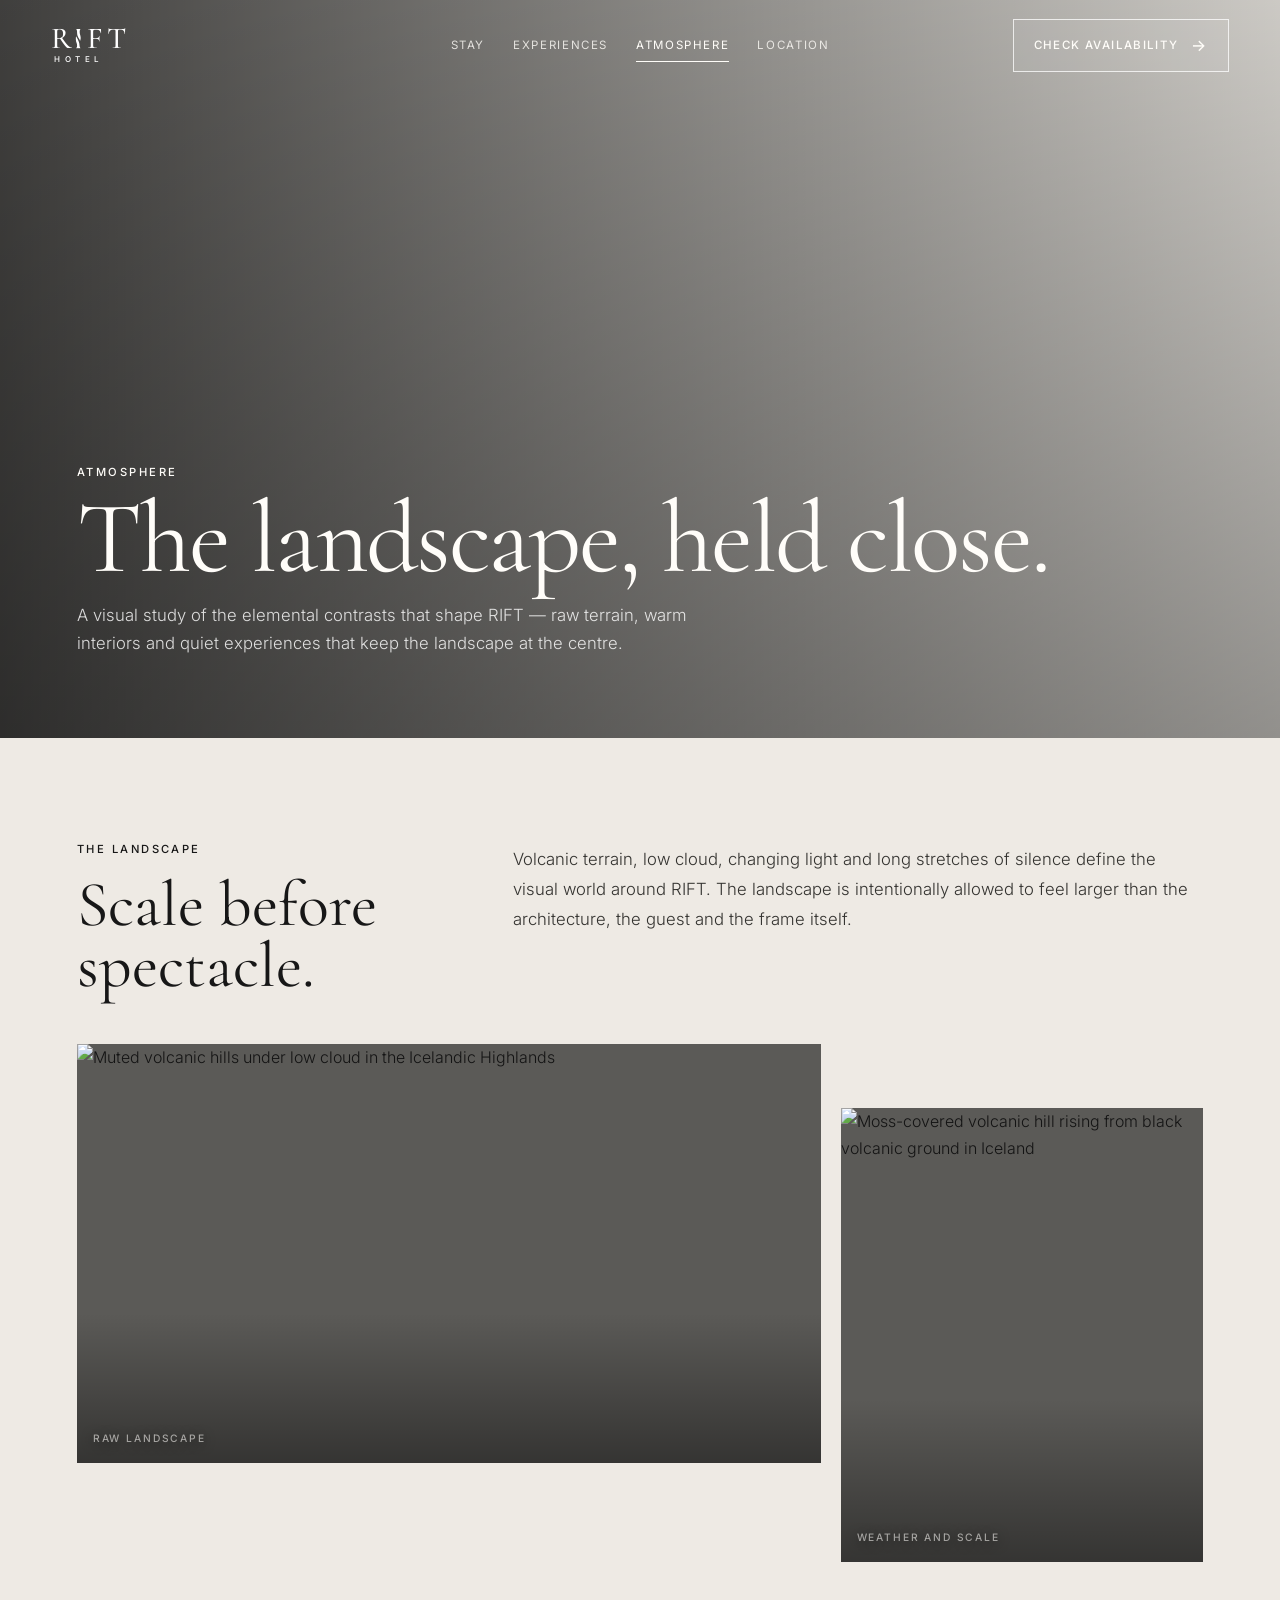
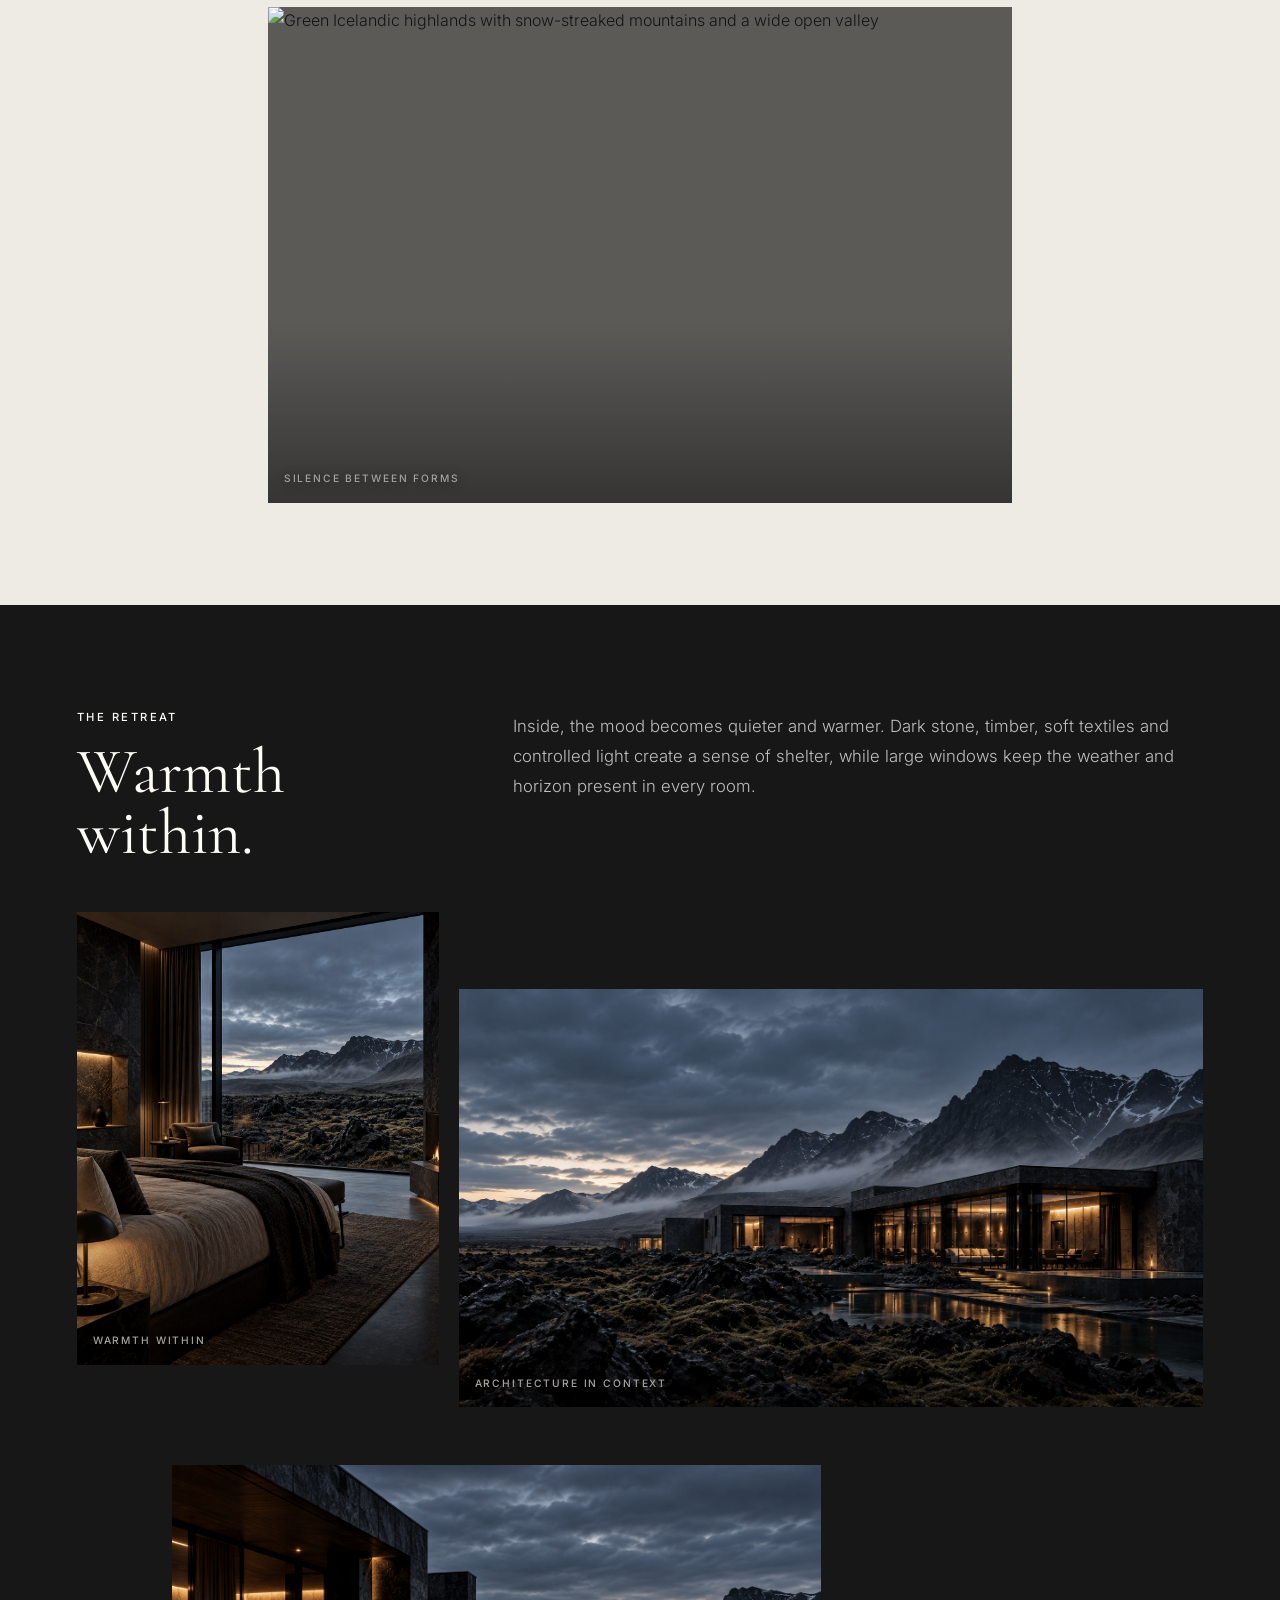
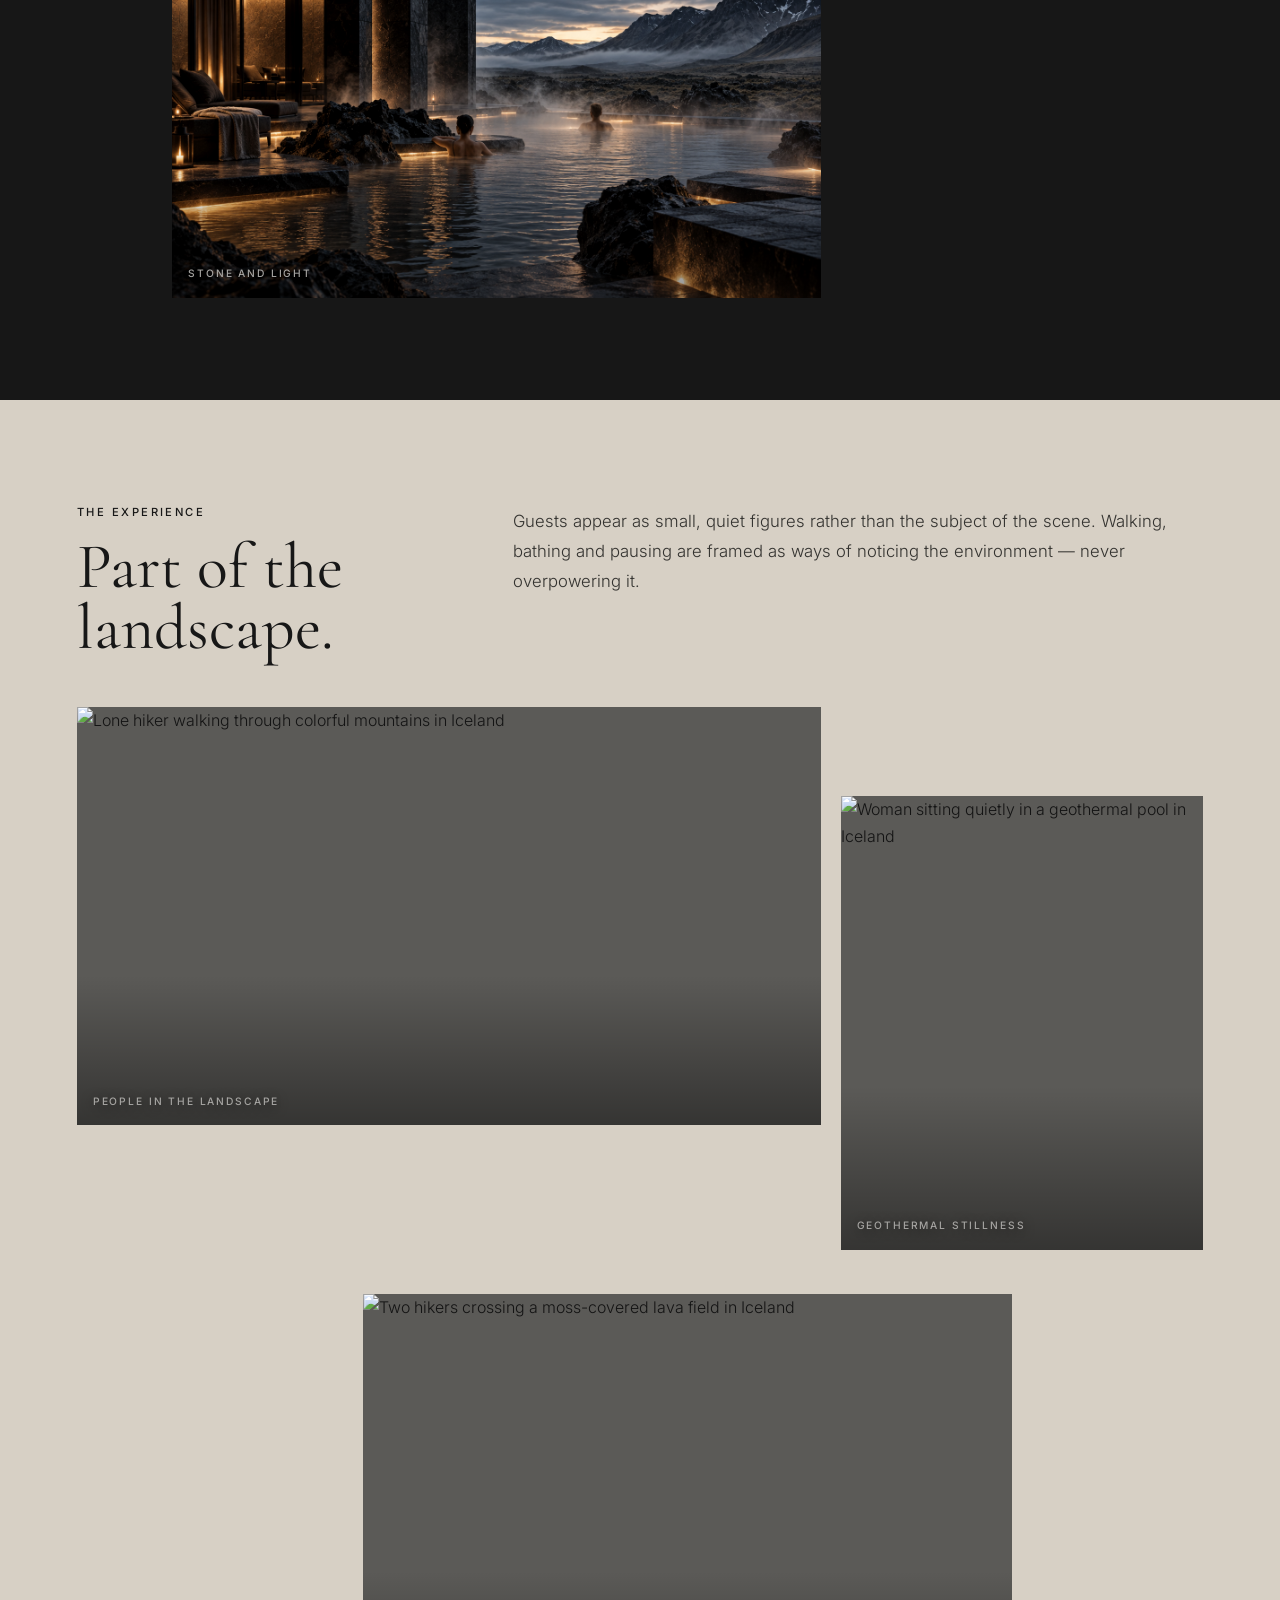
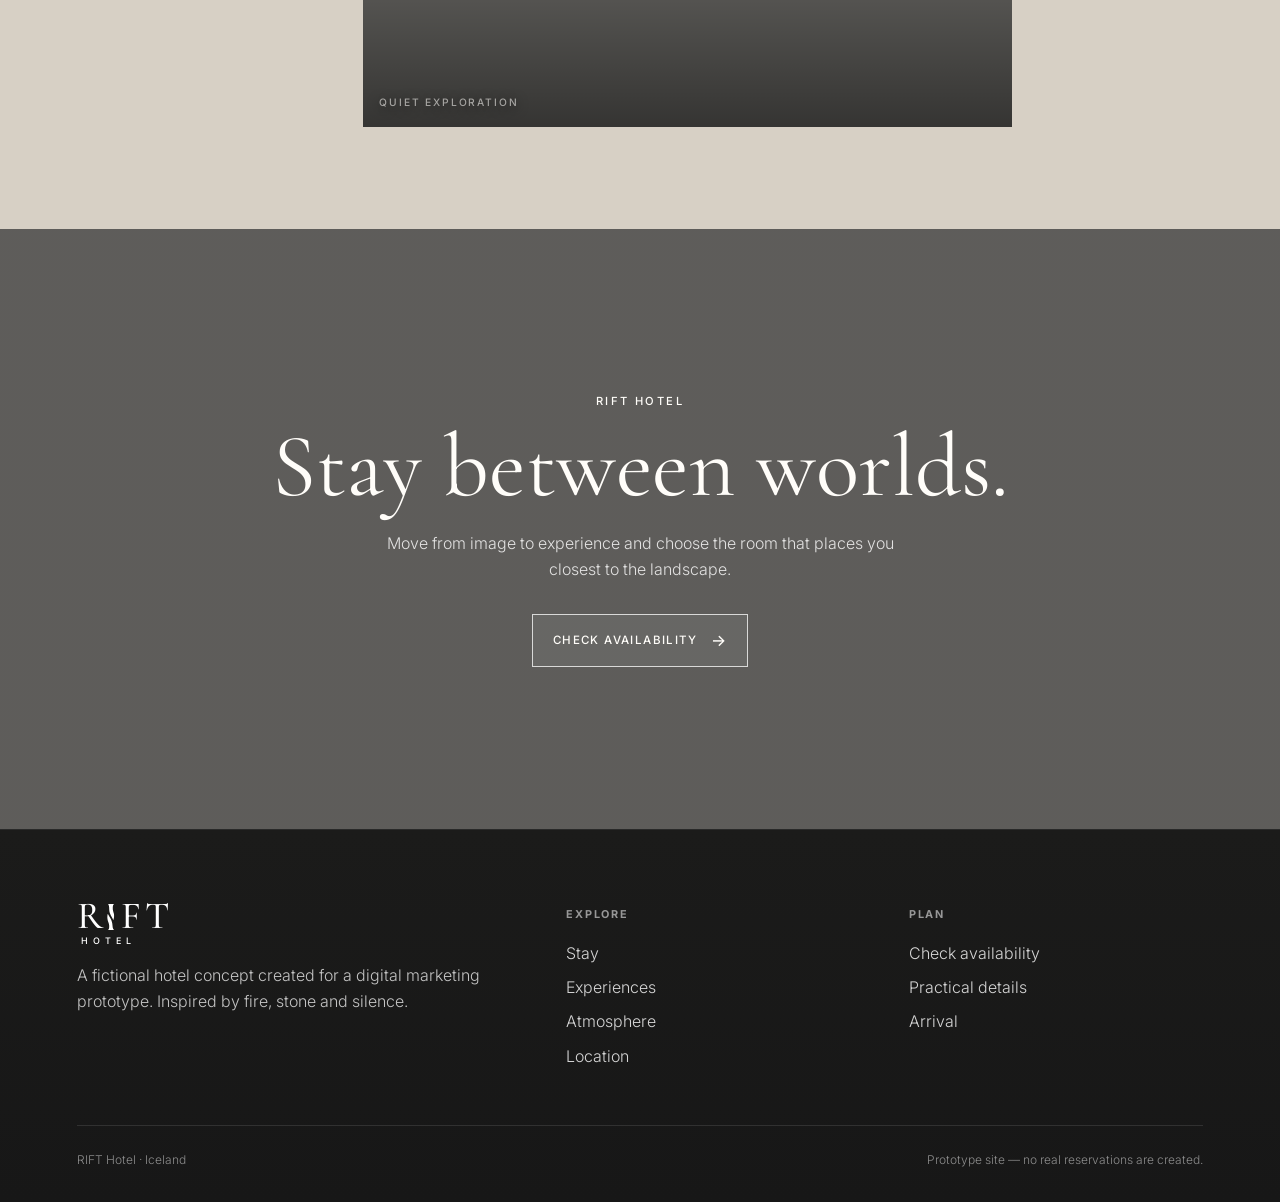
==== commit 77cbb37a: "Update atmosphere.html" ====
--- a/atmosphere.html
+++ b/atmosphere.html
@@ -22,7 +22,7 @@
   <section class="page-hero atmosphere-hero">
     <div class="content">
       <div class="eyebrow">Atmosphere</div>
-      <h1>Fire. Stone. Silence. You.</h1>
+      <h1>The landscape, held close.</h1>
       <p>A visual study of the elemental contrasts that shape RIFT — raw terrain, warm interiors and quiet experiences that keep the landscape at the centre.</p>
     </div>
   </section>
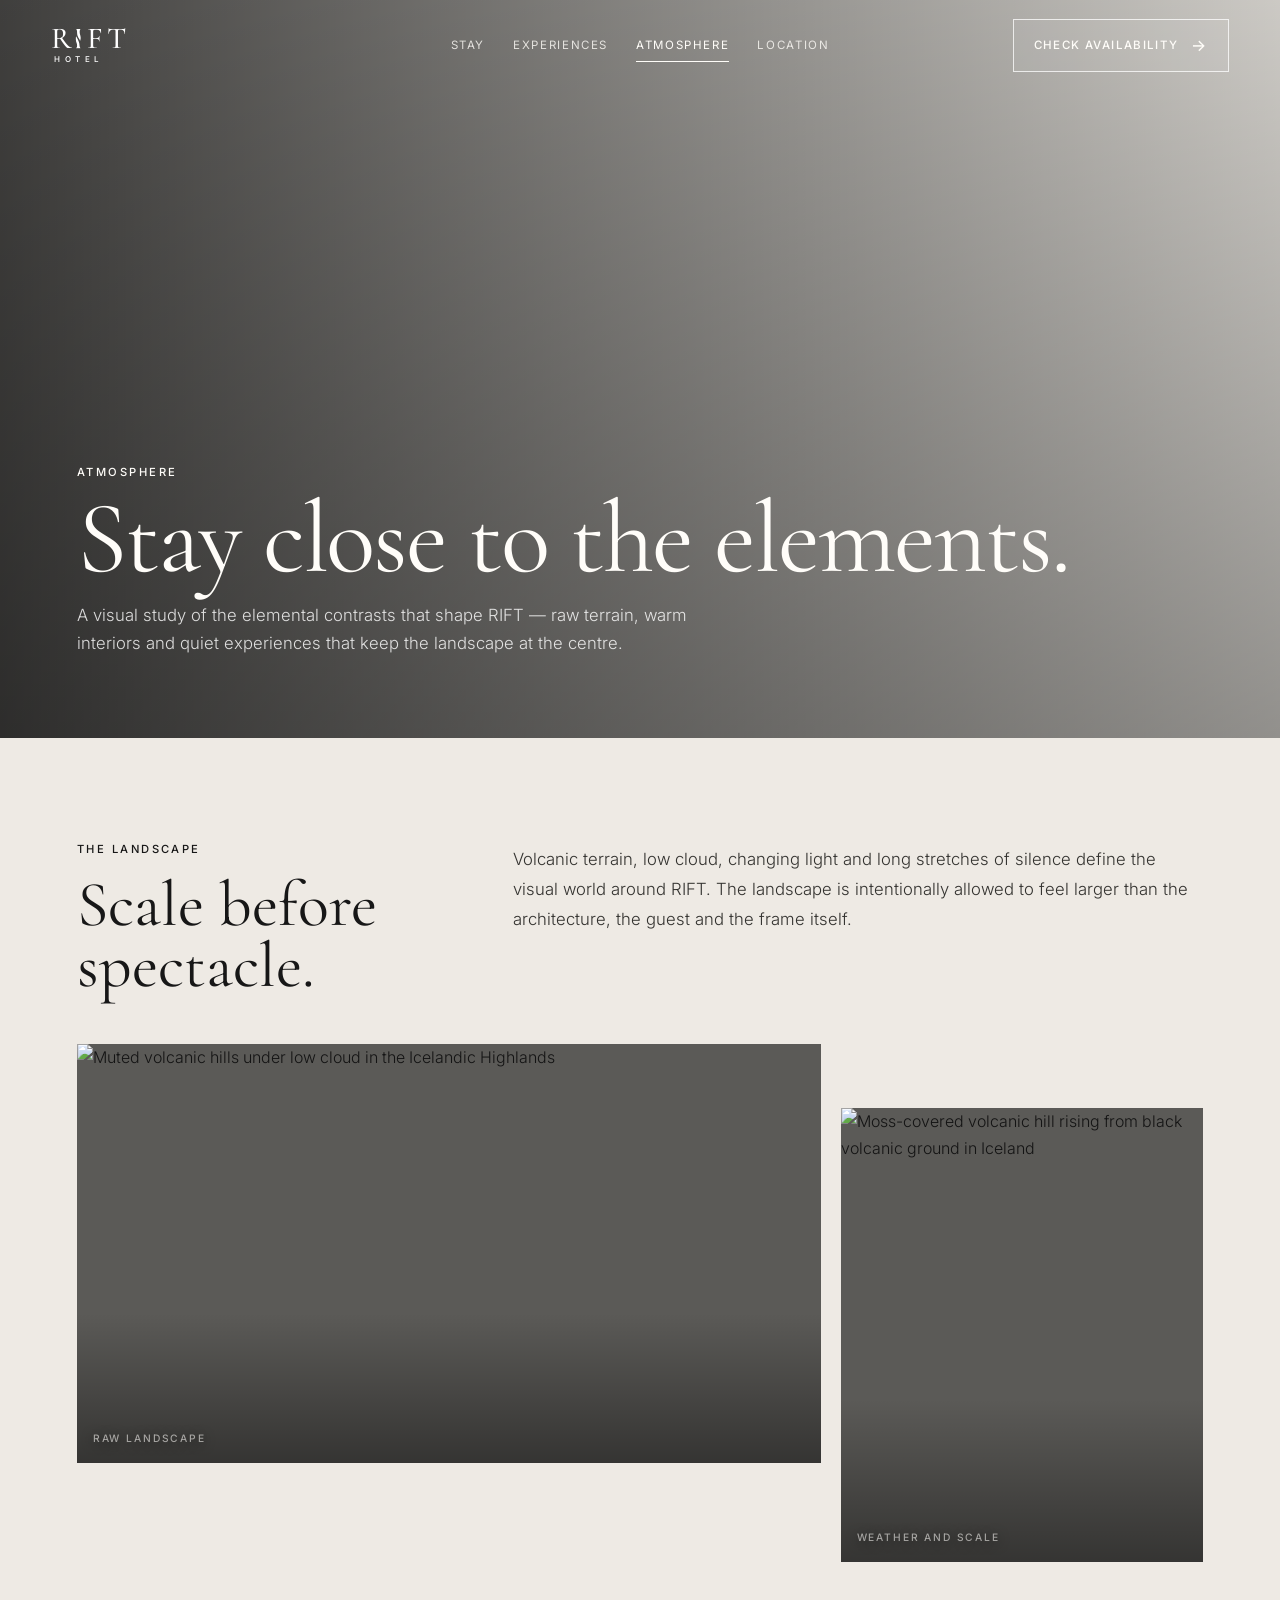
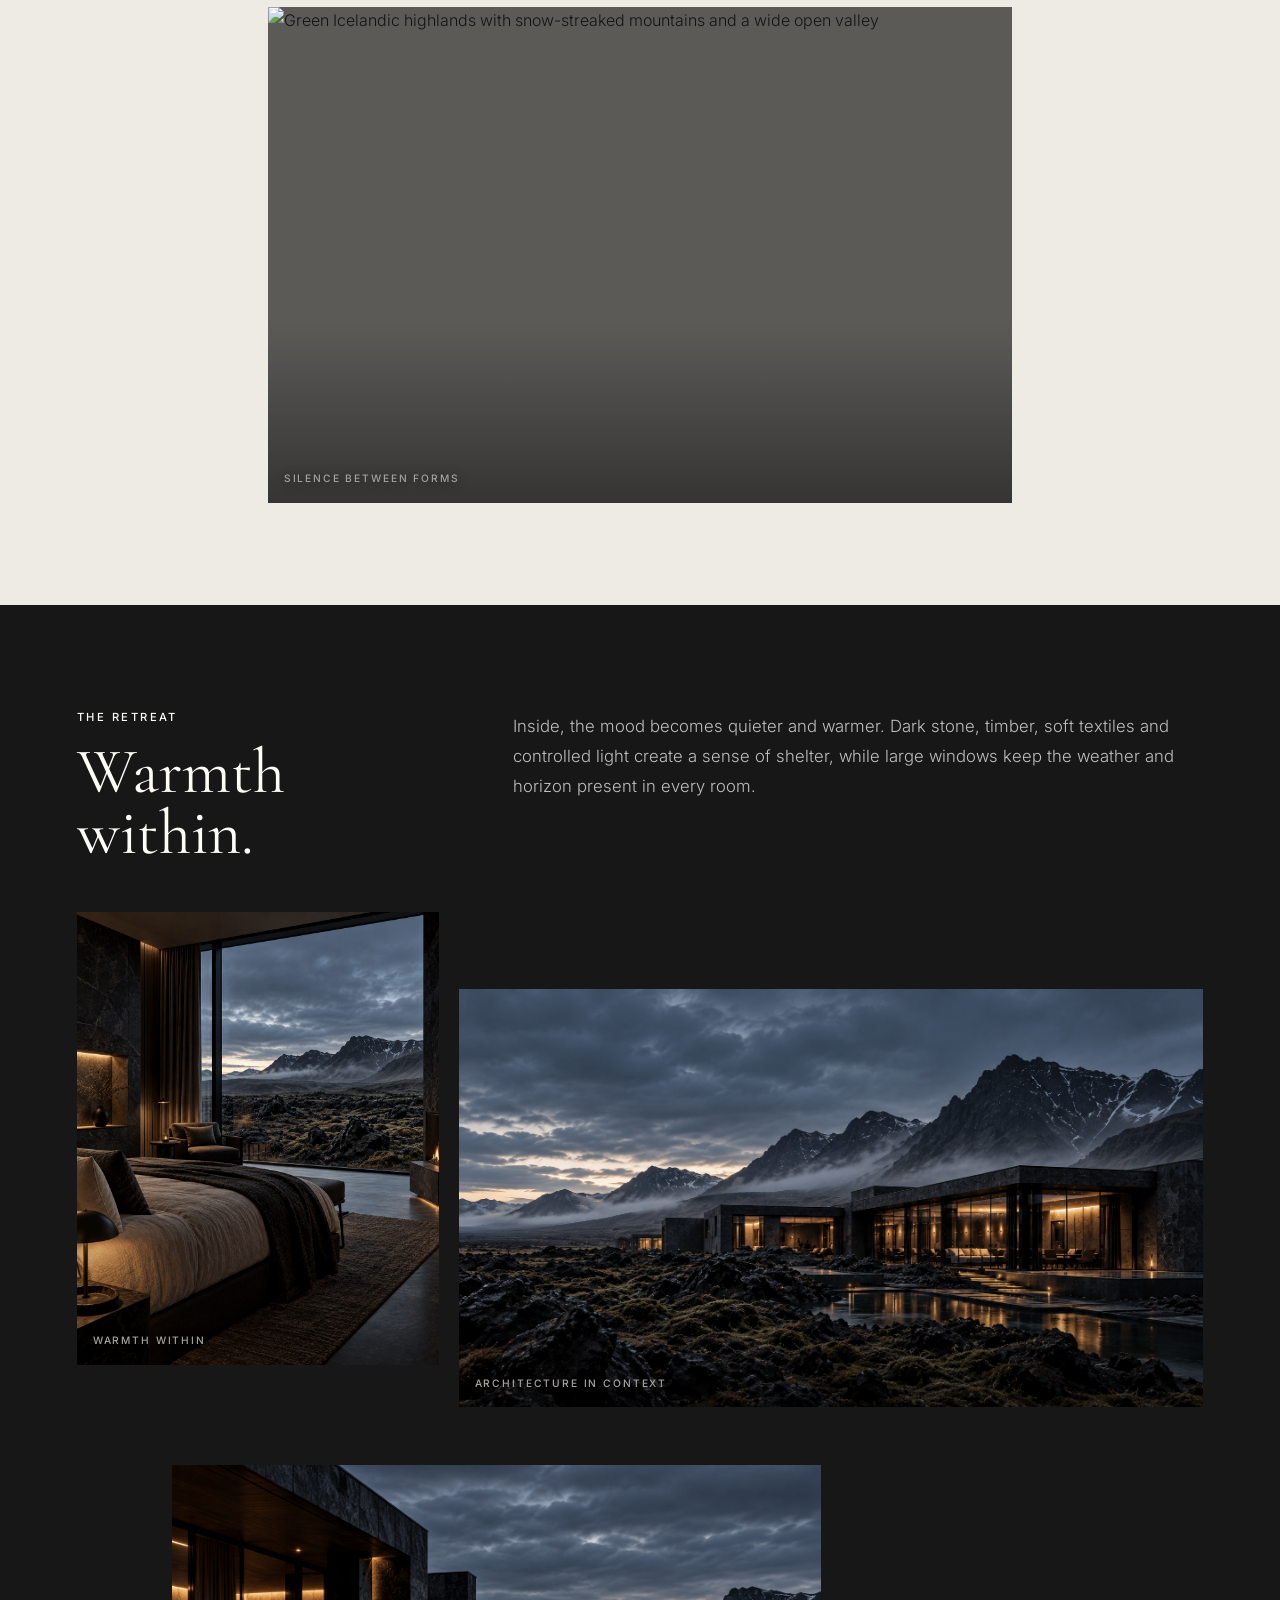
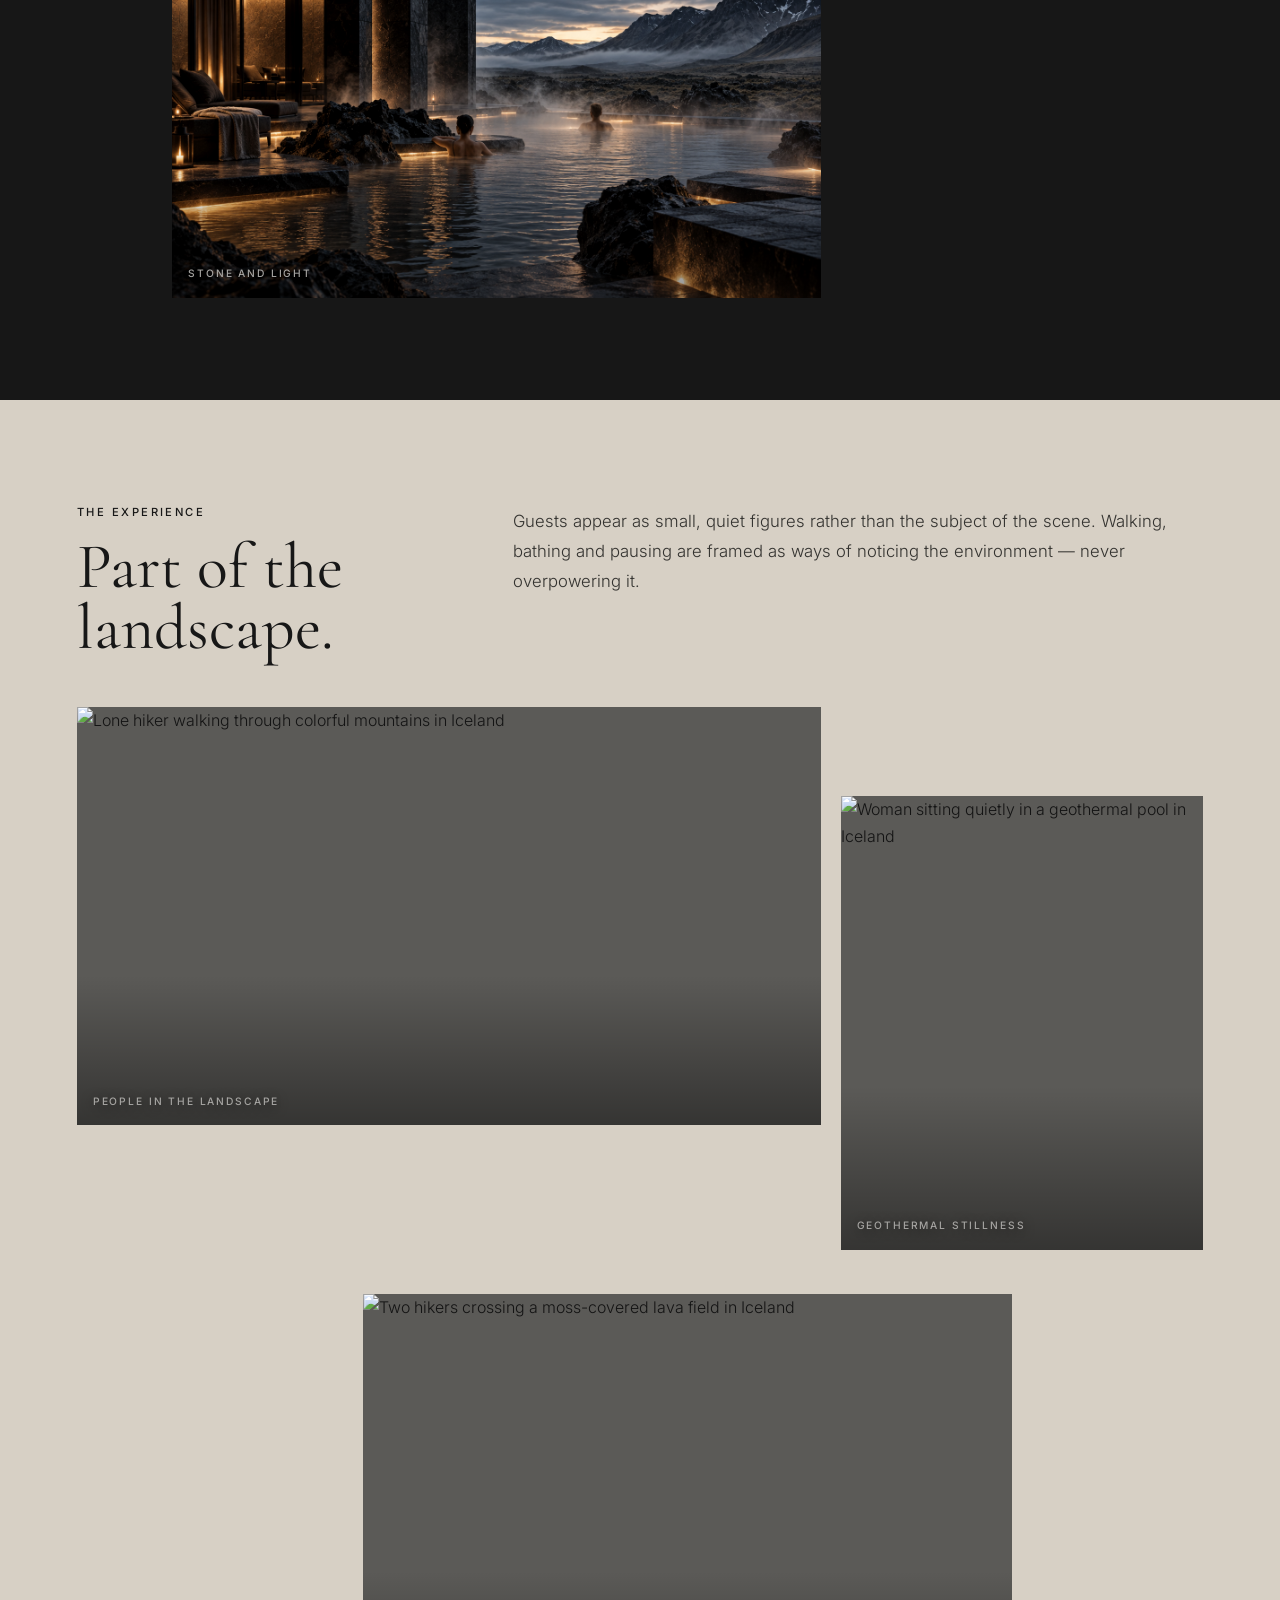
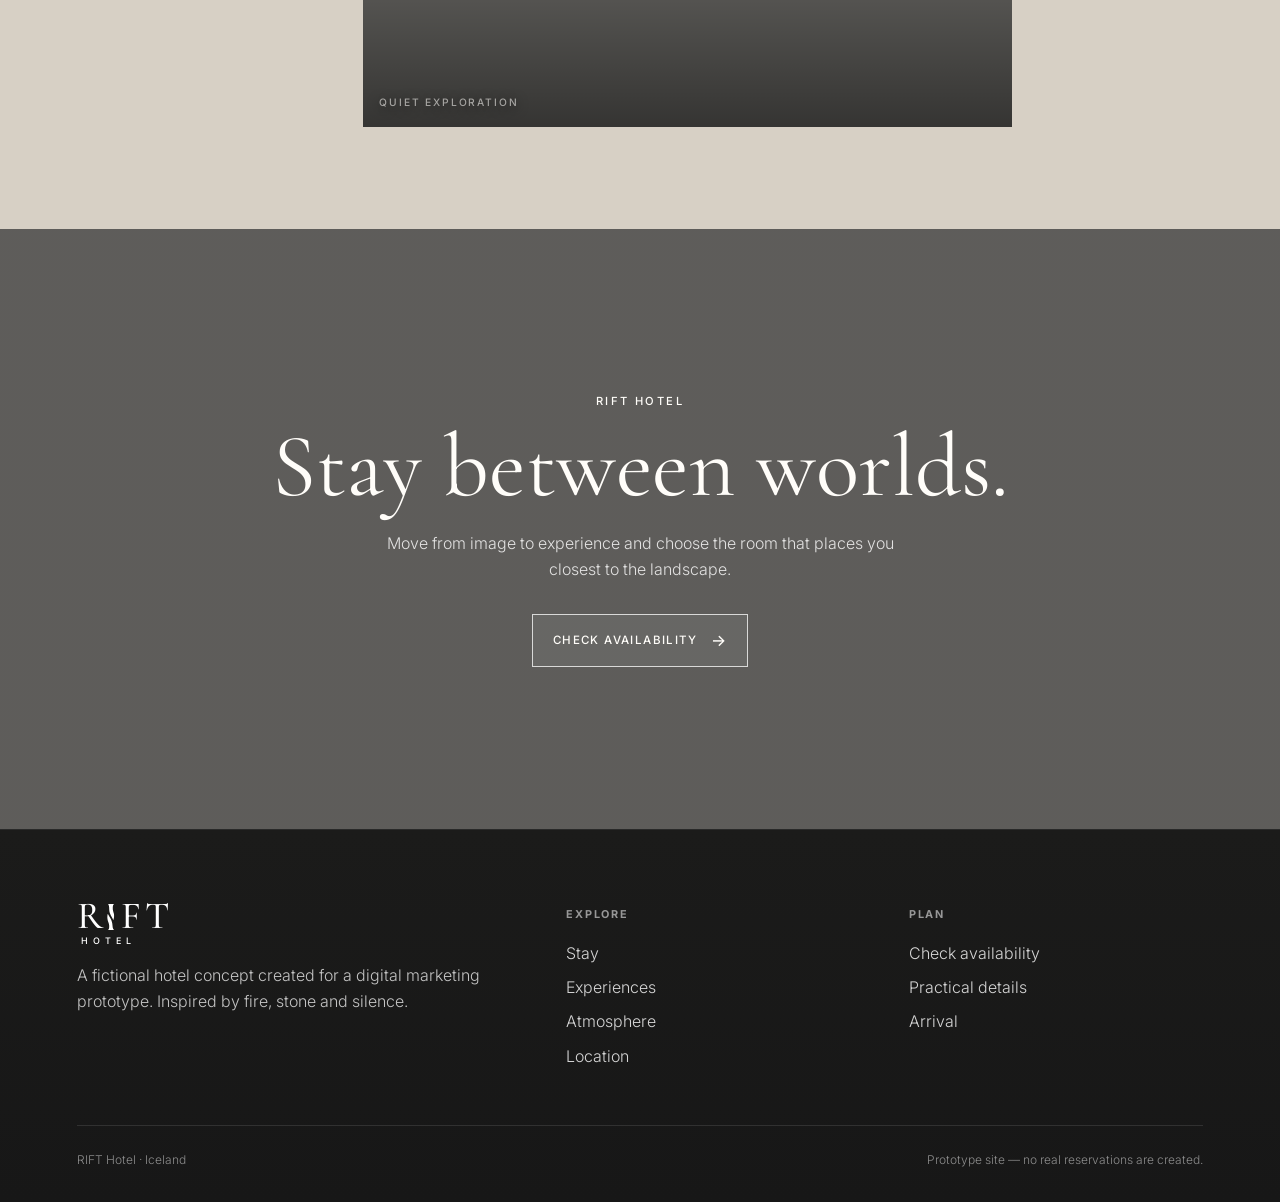
==== commit f1098e3b: "Update atmosphere.html" ====
--- a/atmosphere.html
+++ b/atmosphere.html
@@ -22,7 +22,7 @@
   <section class="page-hero atmosphere-hero">
     <div class="content">
       <div class="eyebrow">Atmosphere</div>
-      <h1>The landscape, held close.</h1>
+      <h1>Stay close to the elements.</h1>
       <p>A visual study of the elemental contrasts that shape RIFT — raw terrain, warm interiors and quiet experiences that keep the landscape at the centre.</p>
     </div>
   </section>
